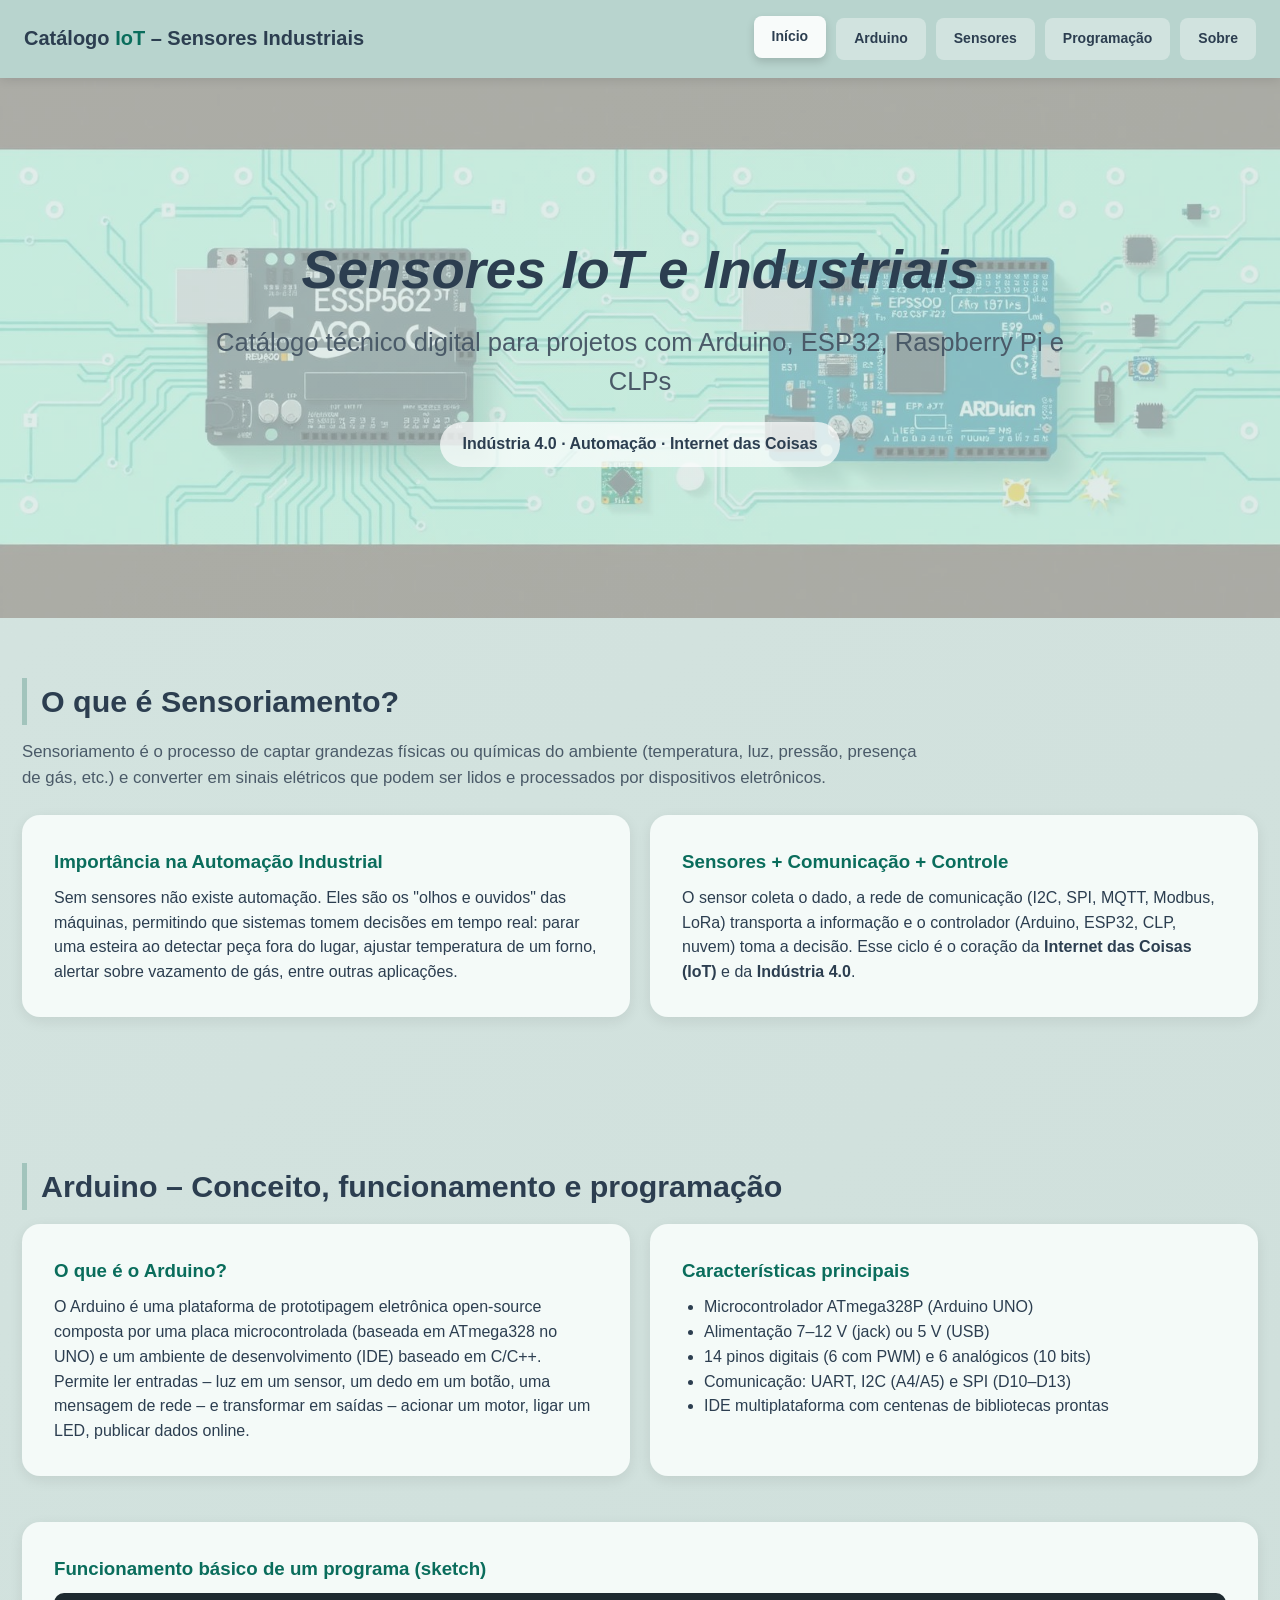
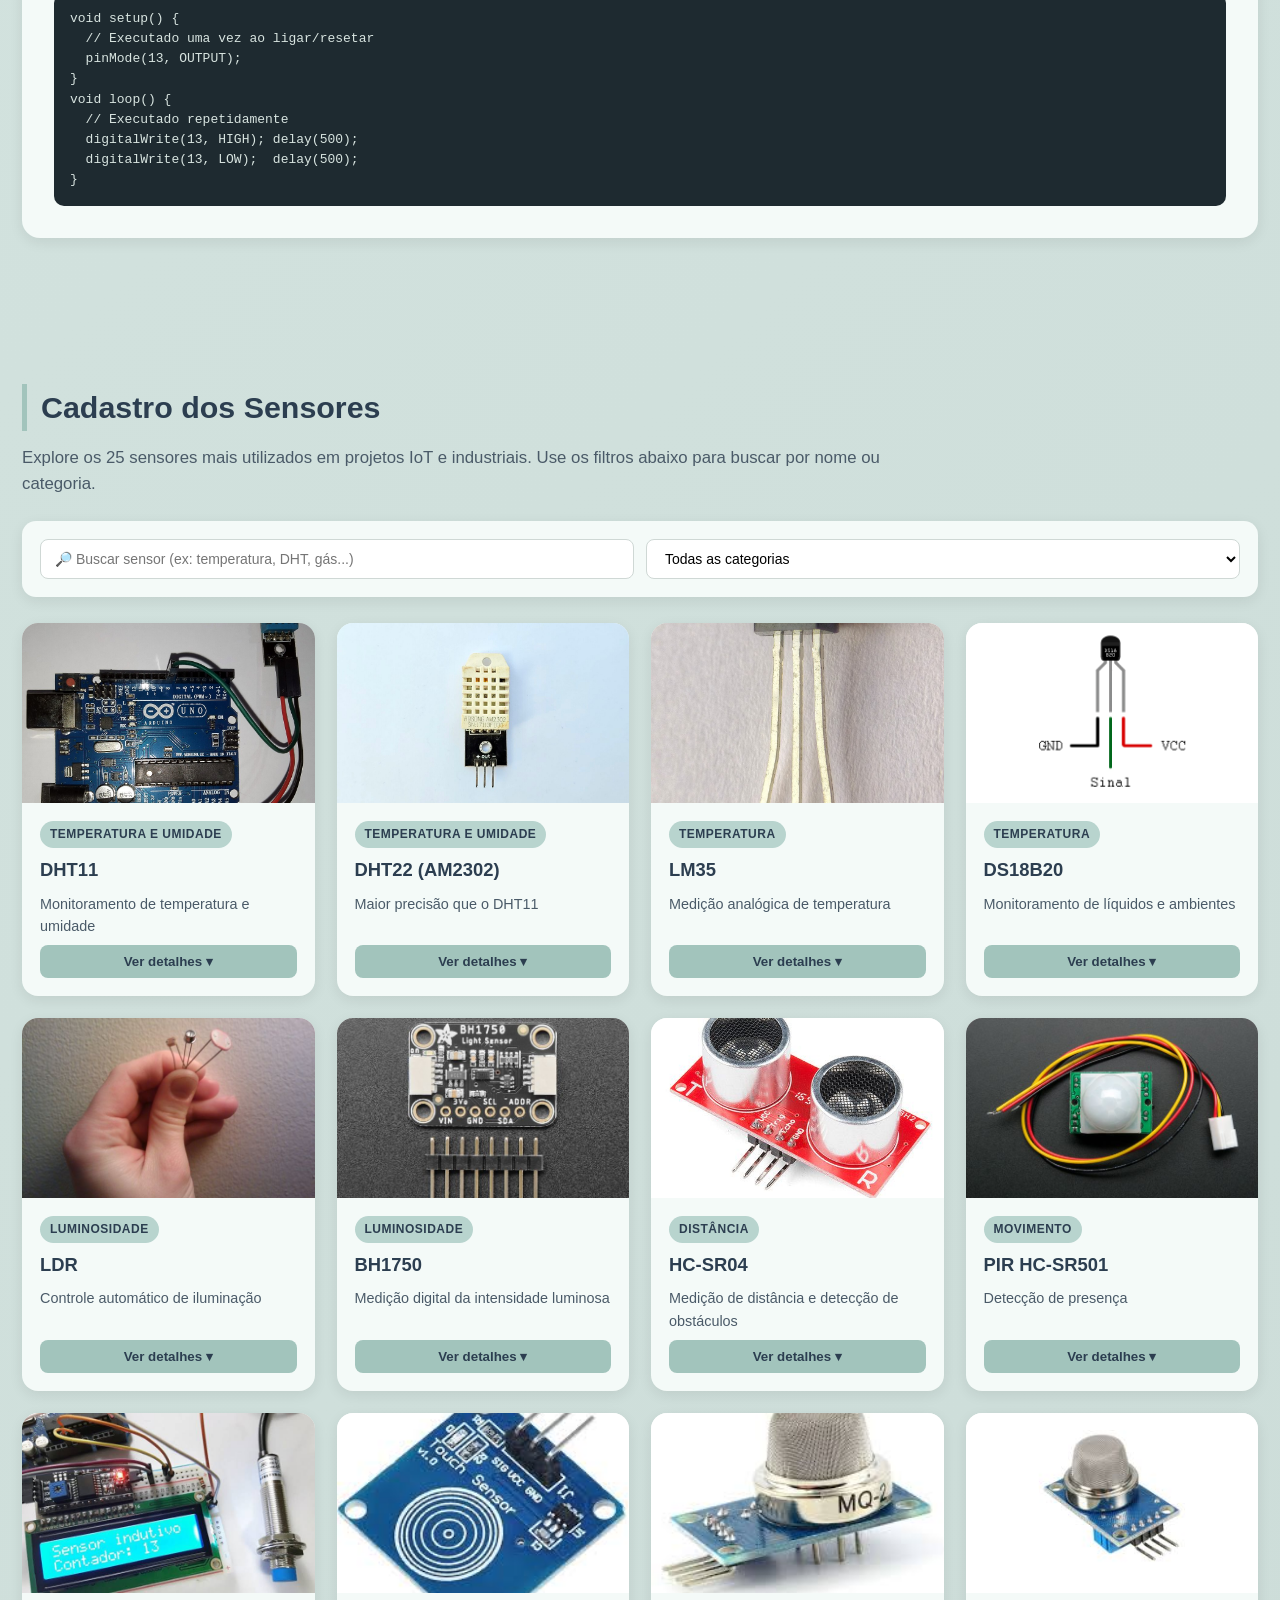
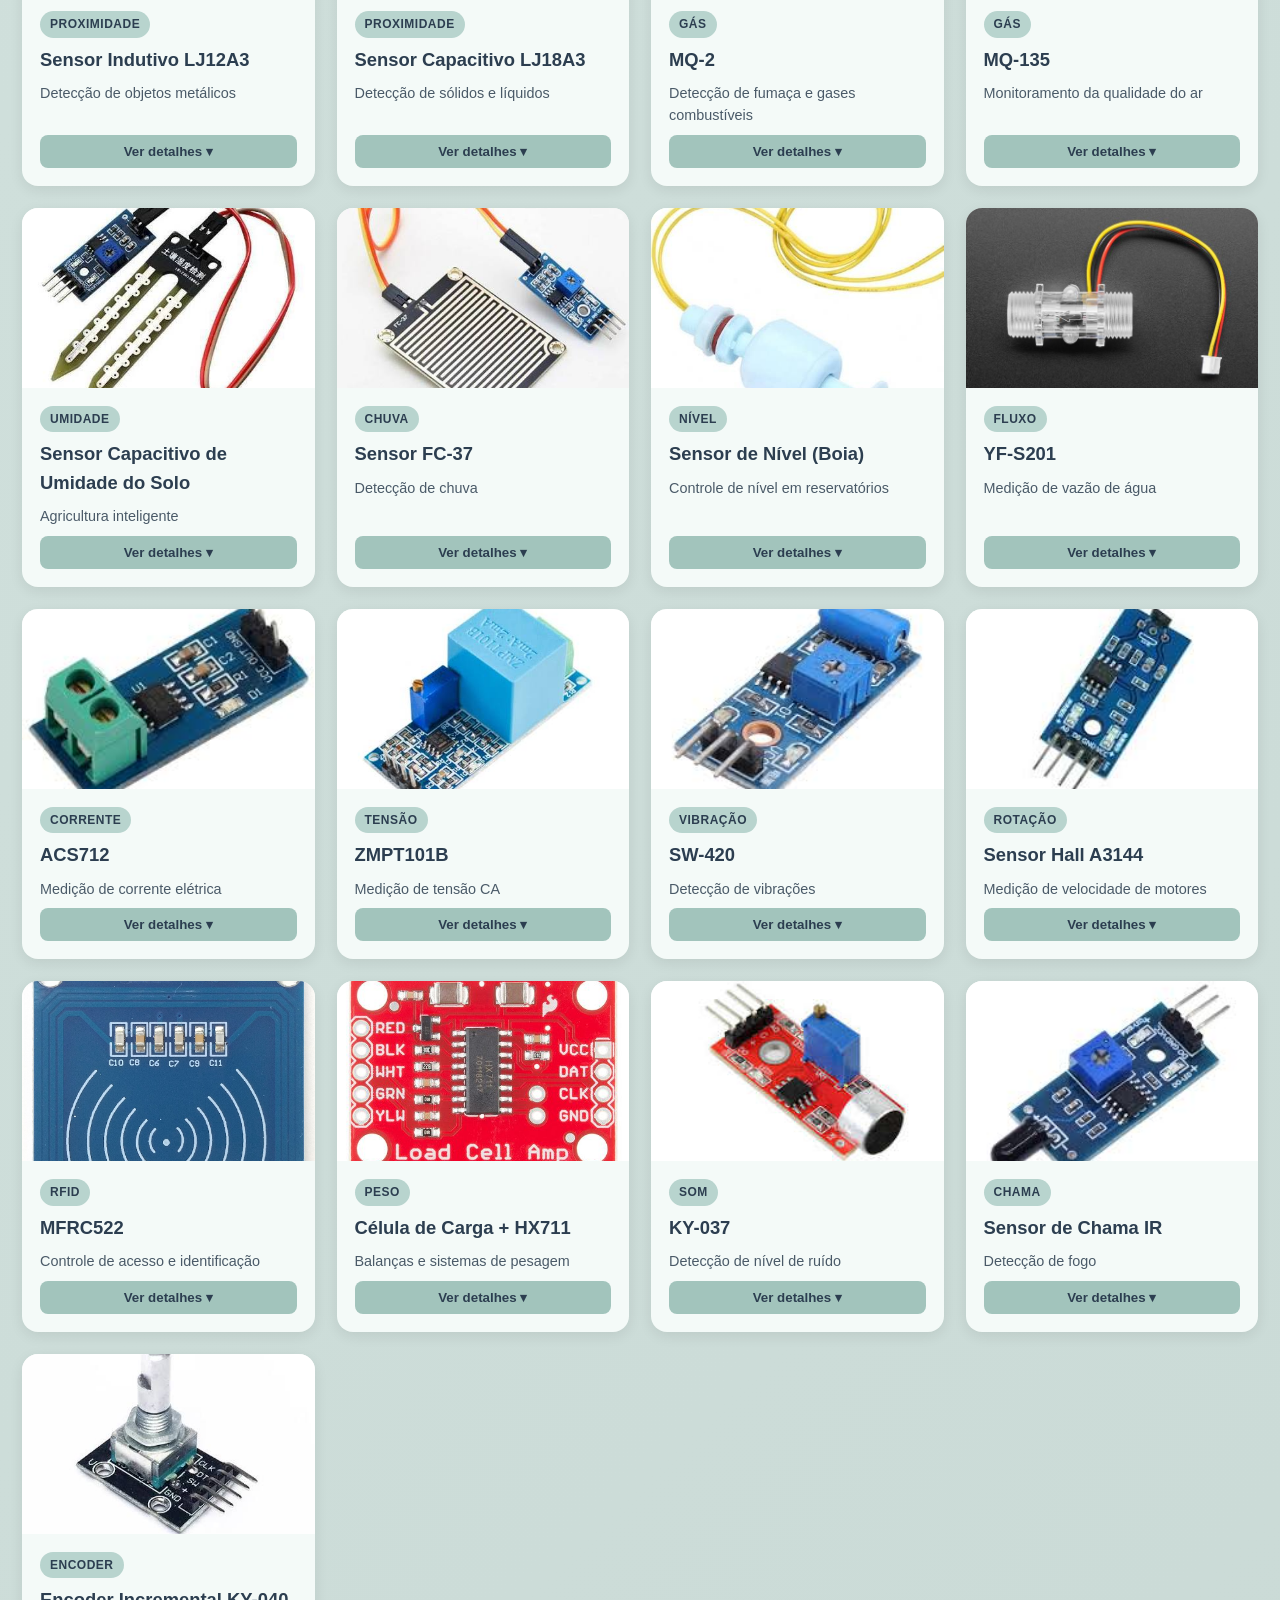
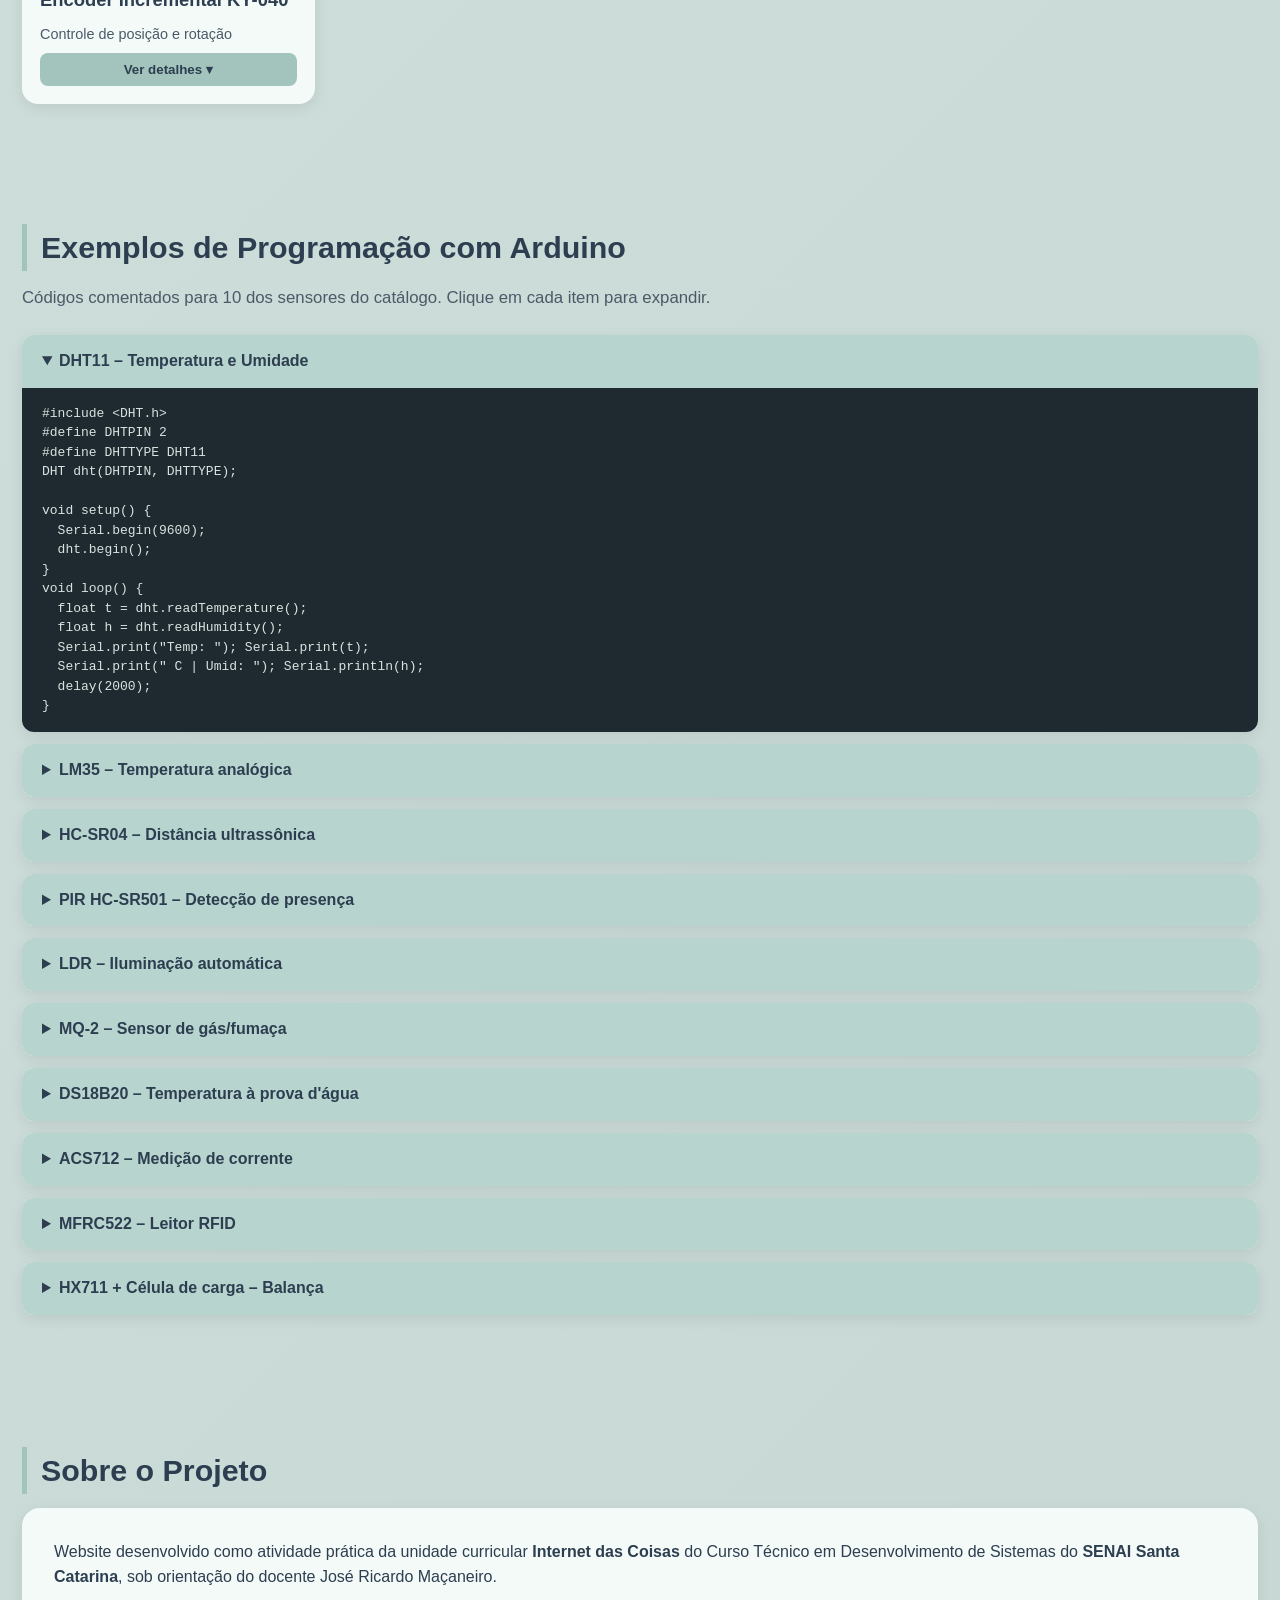
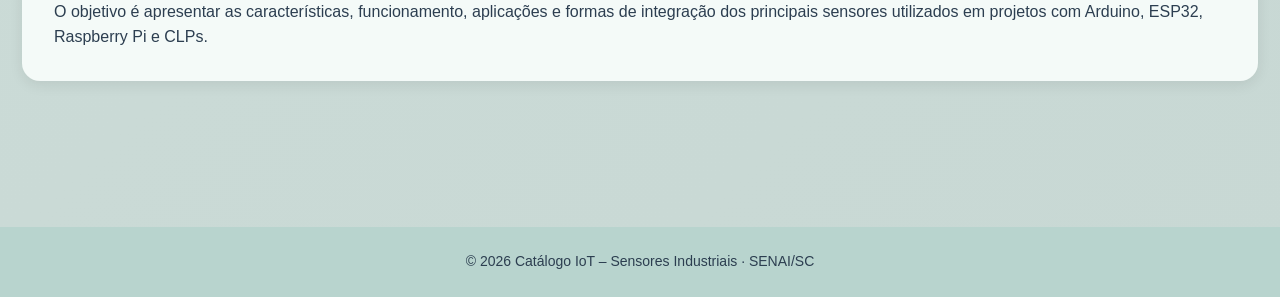
==== index.html @ 63127ea1 "first commit" ====
<!DOCTYPE html>
<html lang="pt-BR">
<head>
<meta charset="UTF-8">
<meta name="viewport" content="width=device-width, initial-scale=1">
<title>Catálogo IoT – Sensores Industriais | SENAI</title>
<script src="./script.js"defer></script>
<meta name="description" content="Catálogo técnico digital de sensores IoT e industriais para uso com Arduino, ESP32, Raspberry Pi e CLPs.">
<link rel="stylesheet" href="./styles.css">

</head>
<body>

<!-- ================= NAV ================= -->
<nav>
  <div class="nav-container">
    <div class="brand">Catálogo <span>IoT</span> – Sensores Industriais</div>
    <div class="nav-links">
      <a class="nav-link active" href="#inicio">Início</a>
      <a class="nav-link" href="#arduino">Arduino</a>
      <a class="nav-link" href="#sensores">Sensores</a>
      <a class="nav-link" href="#programacao">Programação</a>
      <a class="nav-link" href="#sobre">Sobre</a>
    </div>
  </div>
</nav>

<!-- ================= HERO ================= -->
<header class="hero" id="inicio">
  <div class="hero-content">
    <h1>Sensores IoT e Industriais</h1>
    <h2>Catálogo técnico digital para projetos com Arduino, ESP32, Raspberry Pi e CLPs</h2>
    <span class="tag">Indústria 4.0 · Automação · Internet das Coisas</span>
  </div>
</header>

<!-- ================= INÍCIO – conceitos ================= -->
<section class="page">
  <h2 class="section-title">O que é Sensoriamento?</h2>
  <p class="lead">Sensoriamento é o processo de captar grandezas físicas ou químicas do ambiente (temperatura, luz, pressão, presença de gás, etc.) e converter em sinais elétricos que podem ser lidos e processados por dispositivos eletrônicos.</p>

  <div class="two-col">
    <div class="arduino-card">
      <h3>Importância na Automação Industrial</h3>
      <p>Sem sensores não existe automação. Eles são os "olhos e ouvidos" das máquinas, permitindo que sistemas tomem decisões em tempo real: parar uma esteira ao detectar peça fora do lugar, ajustar temperatura de um forno, alertar sobre vazamento de gás, entre outras aplicações.</p>
    </div>
    <div class="arduino-card">
      <h3>Sensores + Comunicação + Controle</h3>
      <p>O sensor coleta o dado, a rede de comunicação (I2C, SPI, MQTT, Modbus, LoRa) transporta a informação e o controlador (Arduino, ESP32, CLP, nuvem) toma a decisão. Esse ciclo é o coração da <b>Internet das Coisas (IoT)</b> e da <b>Indústria 4.0</b>.</p>
    </div>
  </div>
</section>

<!-- ================= ARDUINO ================= -->
<section class="page" id="arduino">
  <h2 class="section-title">Arduino – Conceito, funcionamento e programação</h2>
  <div class="two-col">
    <div class="arduino-card">
      <h3>O que é o Arduino?</h3>
      <p>O Arduino é uma plataforma de prototipagem eletrônica open-source composta por uma placa microcontrolada (baseada em ATmega328 no UNO) e um ambiente de desenvolvimento (IDE) baseado em C/C++. Permite ler entradas – luz em um sensor, um dedo em um botão, uma mensagem de rede – e transformar em saídas – acionar um motor, ligar um LED, publicar dados online.</p>
    </div>
    <div class="arduino-card">
      <h3>Características principais</h3>
      <ul>
        <li>Microcontrolador ATmega328P (Arduino UNO)</li>
        <li>Alimentação 7–12 V (jack) ou 5 V (USB)</li>
        <li>14 pinos digitais (6 com PWM) e 6 analógicos (10 bits)</li>
        <li>Comunicação: UART, I2C (A4/A5) e SPI (D10–D13)</li>
        <li>IDE multiplataforma com centenas de bibliotecas prontas</li>
      </ul>
    </div>
  </div>
  <div class="arduino-card" style="margin-top:20px">
    <h3>Funcionamento básico de um programa (sketch)</h3>
<pre style="background:#1e2a30;color:#d8e4e0;padding:16px;border-radius:10px;overflow-x:auto"><code>void setup() {
  // Executado uma vez ao ligar/resetar
  pinMode(13, OUTPUT);
}
void loop() {
  // Executado repetidamente
  digitalWrite(13, HIGH); delay(500);
  digitalWrite(13, LOW);  delay(500);
}</code></pre>
  </div>
</section>

<!-- ================= SENSORES ================= -->
<section class="page" id="sensores">
  <h2 class="section-title">Cadastro dos Sensores</h2>
  <p class="lead">Explore os 25 sensores mais utilizados em projetos IoT e industriais. Use os filtros abaixo para buscar por nome ou categoria.</p>

  <div class="filters">
    <input type="text" id="q" placeholder="🔎 Buscar sensor (ex: temperatura, DHT, gás...)">
    <select id="cat">
      <option value="">Todas as categorias</option>
      <option value="Chama">Chama</option><option value="Chuva">Chuva</option><option value="Corrente">Corrente</option><option value="Distância">Distância</option><option value="Encoder">Encoder</option><option value="Fluxo">Fluxo</option><option value="Gás">Gás</option><option value="Luminosidade">Luminosidade</option><option value="Movimento">Movimento</option><option value="Nível">Nível</option><option value="Peso">Peso</option><option value="Proximidade">Proximidade</option><option value="RFID">RFID</option><option value="Rotação">Rotação</option><option value="Som">Som</option><option value="Temperatura">Temperatura</option><option value="Temperatura e Umidade">Temperatura e Umidade</option><option value="Tensão">Tensão</option><option value="Umidade">Umidade</option><option value="Vibração">Vibração</option>
    </select>
  </div>

  <div class="grid" id="grid">
    
    <article class="sensor-card" data-cat="Temperatura e Umidade" data-search="dht11 temperatura e umidade monitoramento de temperatura e umidade">
      <div class="card-img"><img src="images/dht11.jpg" alt="Sensor DHT11" loading="lazy"></div>
      <div class="card-body">
        <span class="badge">Temperatura e Umidade</span>
        <h3>DHT11</h3>
        <p class="app">Monitoramento de temperatura e umidade</p>
        <button class="btn-detail" aria-expanded="false">Ver detalhes ▾</button>
        <div class="details" hidden>
          <dl>
            <dt>Conceito</dt><dd>Sensor digital de baixo custo que mede temperatura e umidade relativa do ar em um único módulo.</dd>
            <dt>Princípio de funcionamento</dt><dd>Utiliza um termistor NTC para temperatura e um sensor capacitivo de polímero para umidade. Um microcontrolador interno converte os valores e envia via protocolo digital de fio único.</dd>
            <dt>Especificações técnicas</dt><dd>Alimentação 3.3–5V; Temp: 0–50°C (±2°C); Umidade: 20–90% (±5%); Taxa: 1 Hz.</dd>
            <dt>Tipo de sinal</dt><dd>Digital (1-Wire proprietário)</dd>
            <dt>Aplicações industriais / IoT</dt><dd>Estações meteorológicas, estufas, controle de HVAC residencial, monitoramento de datacenters simples.</dd>
            <dt>Exemplo de uso em projeto</dt><dd>Ligado a um Arduino UNO no pino D2 com biblioteca DHT.h para exibir temperatura e umidade em um display LCD I2C.</dd>
            <dt>Fabricantes / modelos comerciais</dt><dd>Aosong, ELEGOO, Robocore, HiLetgo</dd>
          </dl>
        </div>
      </div>
    </article>
    <article class="sensor-card" data-cat="Temperatura e Umidade" data-search="dht22 (am2302) temperatura e umidade maior precisão que o dht11">
      <div class="card-img"><img src="images/dht22.jpg" alt="Sensor DHT22 (AM2302)" loading="lazy"></div>
      <div class="card-body">
        <span class="badge">Temperatura e Umidade</span>
        <h3>DHT22 (AM2302)</h3>
        <p class="app">Maior precisão que o DHT11</p>
        <button class="btn-detail" aria-expanded="false">Ver detalhes ▾</button>
        <div class="details" hidden>
          <dl>
            <dt>Conceito</dt><dd>Versão aprimorada do DHT11, com maior faixa de medição e melhor precisão.</dd>
            <dt>Princípio de funcionamento</dt><dd>Mesmo princípio (termistor + capacitivo) porém com calibração de fábrica armazenada em memória interna.</dd>
            <dt>Especificações técnicas</dt><dd>Alimentação 3.3–6V; Temp: -40 a 80°C (±0.5°C); Umidade: 0–100% (±2%); Taxa: 0.5 Hz.</dd>
            <dt>Tipo de sinal</dt><dd>Digital (1-Wire proprietário)</dd>
            <dt>Aplicações industriais / IoT</dt><dd>Monitoramento agrícola, indústria alimentícia, climatização precisa, IoT ambiental.</dd>
            <dt>Exemplo de uso em projeto</dt><dd>Conectado a um ESP32 enviando dados de temperatura/umidade a cada 30s para um dashboard MQTT/Node-RED.</dd>
            <dt>Fabricantes / modelos comerciais</dt><dd>Aosong AM2302, Adafruit, DFRobot</dd>
          </dl>
        </div>
      </div>
    </article>
    <article class="sensor-card" data-cat="Temperatura" data-search="lm35 temperatura medição analógica de temperatura">
      <div class="card-img"><img src="images/lm35.jpg" alt="Sensor LM35" loading="lazy"></div>
      <div class="card-body">
        <span class="badge">Temperatura</span>
        <h3>LM35</h3>
        <p class="app">Medição analógica de temperatura</p>
        <button class="btn-detail" aria-expanded="false">Ver detalhes ▾</button>
        <div class="details" hidden>
          <dl>
            <dt>Conceito</dt><dd>Sensor analógico linear de temperatura que fornece 10 mV por °C.</dd>
            <dt>Princípio de funcionamento</dt><dd>Utiliza a variação da tensão base-emissor de um par de transistores em função da temperatura para gerar uma saída proporcional em milivolts.</dd>
            <dt>Especificações técnicas</dt><dd>Alimentação 4–30V; Faixa -55 a 150°C; Precisão ±0.5°C; Saída 10 mV/°C.</dd>
            <dt>Tipo de sinal</dt><dd>Analógico (tensão)</dd>
            <dt>Aplicações industriais / IoT</dt><dd>Termômetros digitais, controle de temperatura em processos, monitoramento de motores.</dd>
            <dt>Exemplo de uso em projeto</dt><dd>Ligado ao pino A0 do Arduino, valor lido por analogRead() e convertido em °C: temp = (leitura*5.0/1023)*100.</dd>
            <dt>Fabricantes / modelos comerciais</dt><dd>Texas Instruments, ON Semiconductor</dd>
          </dl>
        </div>
      </div>
    </article>
    <article class="sensor-card" data-cat="Temperatura" data-search="ds18b20 temperatura monitoramento de líquidos e ambientes">
      <div class="card-img"><img src="images/ds18b20.jpg" alt="Sensor DS18B20" loading="lazy"></div>
      <div class="card-body">
        <span class="badge">Temperatura</span>
        <h3>DS18B20</h3>
        <p class="app">Monitoramento de líquidos e ambientes</p>
        <button class="btn-detail" aria-expanded="false">Ver detalhes ▾</button>
        <div class="details" hidden>
          <dl>
            <dt>Conceito</dt><dd>Sensor digital de temperatura à prova d'água, usa protocolo OneWire.</dd>
            <dt>Princípio de funcionamento</dt><dd>Cada sensor possui um endereço único de 64 bits; converte temperatura em valor digital via ADC interno e transmite pelo barramento 1-Wire.</dd>
            <dt>Especificações técnicas</dt><dd>Alimentação 3.0–5.5V; Faixa -55 a 125°C; Precisão ±0.5°C; Resolução 9–12 bits.</dd>
            <dt>Tipo de sinal</dt><dd>Digital (1-Wire / OneWire)</dd>
            <dt>Aplicações industriais / IoT</dt><dd>Aquários, caldeiras, cervejarias artesanais, monitoramento de estufas, câmaras frias.</dd>
            <dt>Exemplo de uso em projeto</dt><dd>Vários sensores no mesmo pino do Arduino usando OneWire.h + DallasTemperature.h para monitorar caldeira e retorno.</dd>
            <dt>Fabricantes / modelos comerciais</dt><dd>Maxim/Analog Devices, Robocore</dd>
          </dl>
        </div>
      </div>
    </article>
    <article class="sensor-card" data-cat="Luminosidade" data-search="ldr luminosidade controle automático de iluminação">
      <div class="card-img"><img src="images/ldr.jpg" alt="Sensor LDR" loading="lazy"></div>
      <div class="card-body">
        <span class="badge">Luminosidade</span>
        <h3>LDR</h3>
        <p class="app">Controle automático de iluminação</p>
        <button class="btn-detail" aria-expanded="false">Ver detalhes ▾</button>
        <div class="details" hidden>
          <dl>
            <dt>Conceito</dt><dd>Resistor dependente da luz (Light Dependent Resistor); sua resistência diminui quando a incidência luminosa aumenta.</dd>
            <dt>Princípio de funcionamento</dt><dd>Composto de sulfeto de cádmio (CdS); a energia luminosa libera portadores de carga, reduzindo a resistência elétrica do material.</dd>
            <dt>Especificações técnicas</dt><dd>Resistência ~1MΩ no escuro e ~1kΩ na luz; Alimentação livre (com divisor de tensão).</dd>
            <dt>Tipo de sinal</dt><dd>Analógico (via divisor de tensão)</dd>
            <dt>Aplicações industriais / IoT</dt><dd>Postes com acendimento automático, sensores de presença de luz, contagem de rotação.</dd>
            <dt>Exemplo de uso em projeto</dt><dd>Divisor de tensão LDR+10kΩ ligado em A0 do Arduino; acende LED quando a leitura for menor que 300.</dd>
            <dt>Fabricantes / modelos comerciais</dt><dd>GL55xx, Vishay, genéricos</dd>
          </dl>
        </div>
      </div>
    </article>
    <article class="sensor-card" data-cat="Luminosidade" data-search="bh1750 luminosidade medição digital da intensidade luminosa">
      <div class="card-img"><img src="images/bh1750.jpg" alt="Sensor BH1750" loading="lazy"></div>
      <div class="card-body">
        <span class="badge">Luminosidade</span>
        <h3>BH1750</h3>
        <p class="app">Medição digital da intensidade luminosa</p>
        <button class="btn-detail" aria-expanded="false">Ver detalhes ▾</button>
        <div class="details" hidden>
          <dl>
            <dt>Conceito</dt><dd>Sensor digital de luminosidade que fornece leitura direta em lux.</dd>
            <dt>Princípio de funcionamento</dt><dd>Fotodiodo com resposta próxima ao olho humano; ADC de 16 bits converte o sinal e disponibiliza o valor via I2C.</dd>
            <dt>Especificações técnicas</dt><dd>Alimentação 2.4–3.6V; Faixa 1–65535 lux; Resolução 1 lux; Endereços I2C 0x23/0x5C.</dd>
            <dt>Tipo de sinal</dt><dd>Digital I2C</dd>
            <dt>Aplicações industriais / IoT</dt><dd>Automação de iluminação em prédios inteligentes, agricultura de precisão, câmeras.</dd>
            <dt>Exemplo de uso em projeto</dt><dd>ESP32 lendo lux via BH1750.h e ajustando via PWM a intensidade de uma fita LED.</dd>
            <dt>Fabricantes / modelos comerciais</dt><dd>Rohm Semiconductor, GY-30, GY-302</dd>
          </dl>
        </div>
      </div>
    </article>
    <article class="sensor-card" data-cat="Distância" data-search="hc-sr04 distância medição de distância e detecção de obstáculos">
      <div class="card-img"><img src="images/hcsr04.jpg" alt="Sensor HC-SR04" loading="lazy"></div>
      <div class="card-body">
        <span class="badge">Distância</span>
        <h3>HC-SR04</h3>
        <p class="app">Medição de distância e detecção de obstáculos</p>
        <button class="btn-detail" aria-expanded="false">Ver detalhes ▾</button>
        <div class="details" hidden>
          <dl>
            <dt>Conceito</dt><dd>Sensor ultrassônico que mede distância a objetos usando ondas sonoras de 40 kHz.</dd>
            <dt>Princípio de funcionamento</dt><dd>Emite pulso ultrassônico pelo TRIG; ao receber o eco no ECHO, calcula o tempo de ida e volta. Distância = (tempo * velocidade do som)/2.</dd>
            <dt>Especificações técnicas</dt><dd>Alimentação 5V; Faixa 2–400 cm; Precisão ±3 mm; Ângulo ~15°.</dd>
            <dt>Tipo de sinal</dt><dd>Digital (pulso TRIG/ECHO)</dd>
            <dt>Aplicações industriais / IoT</dt><dd>Robôs móveis, estacionamento veicular, medição de nível em silos, portas automáticas.</dd>
            <dt>Exemplo de uso em projeto</dt><dd>Robô Arduino que gira 90° quando lê distância menor que 20 cm à frente.</dd>
            <dt>Fabricantes / modelos comerciais</dt><dd>Elecfreaks, HC-SR04, HY-SRF05</dd>
          </dl>
        </div>
      </div>
    </article>
    <article class="sensor-card" data-cat="Movimento" data-search="pir hc-sr501 movimento detecção de presença">
      <div class="card-img"><img src="images/pir.jpg" alt="Sensor PIR HC-SR501" loading="lazy"></div>
      <div class="card-body">
        <span class="badge">Movimento</span>
        <h3>PIR HC-SR501</h3>
        <p class="app">Detecção de presença</p>
        <button class="btn-detail" aria-expanded="false">Ver detalhes ▾</button>
        <div class="details" hidden>
          <dl>
            <dt>Conceito</dt><dd>Sensor infravermelho passivo (Passive InfraRed) que detecta variações de calor causadas por movimento humano/animal.</dd>
            <dt>Princípio de funcionamento</dt><dd>Dois elementos piroelétricos detectam radiação IR emitida por corpos; quando um corpo se move, gera diferencial de tensão interpretado como movimento.</dd>
            <dt>Especificações técnicas</dt><dd>Alimentação 5–12V; Alcance 3–7 m; Ângulo 120°; Delay/sensibilidade ajustáveis por trimpot.</dd>
            <dt>Tipo de sinal</dt><dd>Digital (nível alto ao detectar)</dd>
            <dt>Aplicações industriais / IoT</dt><dd>Alarmes residenciais, acendimento automático de luz, contagem de pessoas.</dd>
            <dt>Exemplo de uso em projeto</dt><dd>Ligado a ESP8266 para acender lâmpada Wi-Fi via relé e enviar notificação Telegram ao detectar presença.</dd>
            <dt>Fabricantes / modelos comerciais</dt><dd>HC-SR501, HC-SR505, AM312</dd>
          </dl>
        </div>
      </div>
    </article>
    <article class="sensor-card" data-cat="Proximidade" data-search="sensor indutivo lj12a3 proximidade detecção de objetos metálicos">
      <div class="card-img"><img src="images/indutivo.jpg" alt="Sensor Sensor Indutivo LJ12A3" loading="lazy"></div>
      <div class="card-body">
        <span class="badge">Proximidade</span>
        <h3>Sensor Indutivo LJ12A3</h3>
        <p class="app">Detecção de objetos metálicos</p>
        <button class="btn-detail" aria-expanded="false">Ver detalhes ▾</button>
        <div class="details" hidden>
          <dl>
            <dt>Conceito</dt><dd>Sensor de proximidade sem contato que detecta apenas materiais metálicos.</dd>
            <dt>Princípio de funcionamento</dt><dd>Uma bobina gera campo eletromagnético; ao aproximar um metal, correntes de Foucault alteram a impedância da bobina, ativando a saída.</dd>
            <dt>Especificações técnicas</dt><dd>Alimentação 6–36V; Distância 4 mm; Corrente 300 mA; Saída NPN ou PNP (NA/NF).</dd>
            <dt>Tipo de sinal</dt><dd>Digital (NPN/PNP, 24V industrial)</dd>
            <dt>Aplicações industriais / IoT</dt><dd>Contagem de peças em esteiras, fim de curso em máquinas CNC, controle de posição em CLPs.</dd>
            <dt>Exemplo de uso em projeto</dt><dd>Ligado a uma entrada digital de CLP Siemens para contar latas metálicas em uma linha de produção.</dd>
            <dt>Fabricantes / modelos comerciais</dt><dd>Autonics, Omron, Sick, Metaltex</dd>
          </dl>
        </div>
      </div>
    </article>
    <article class="sensor-card" data-cat="Proximidade" data-search="sensor capacitivo lj18a3 proximidade detecção de sólidos e líquidos">
      <div class="card-img"><img src="images/capacitivo.jpg" alt="Sensor Sensor Capacitivo LJ18A3" loading="lazy"></div>
      <div class="card-body">
        <span class="badge">Proximidade</span>
        <h3>Sensor Capacitivo LJ18A3</h3>
        <p class="app">Detecção de sólidos e líquidos</p>
        <button class="btn-detail" aria-expanded="false">Ver detalhes ▾</button>
        <div class="details" hidden>
          <dl>
            <dt>Conceito</dt><dd>Sensor de proximidade capaz de detectar qualquer material (metal, plástico, líquido, vidro).</dd>
            <dt>Princípio de funcionamento</dt><dd>Um capacitor forma-se entre a face do sensor e o alvo; a presença de material altera a capacitância, ativando a saída.</dd>
            <dt>Especificações técnicas</dt><dd>Alimentação 6–36V; Distância 1–25 mm; Saída NPN/PNP; NA/NF.</dd>
            <dt>Tipo de sinal</dt><dd>Digital (NPN/PNP, 24V industrial)</dd>
            <dt>Aplicações industriais / IoT</dt><dd>Detecção de nível de grãos, líquidos em tanques, presença de embalagens.</dd>
            <dt>Exemplo de uso em projeto</dt><dd>Instalado no exterior de um tanque plástico para acionar bomba quando o nível cai.</dd>
            <dt>Fabricantes / modelos comerciais</dt><dd>Autonics, Omron, Sick</dd>
          </dl>
        </div>
      </div>
    </article>
    <article class="sensor-card" data-cat="Gás" data-search="mq-2 gás detecção de fumaça e gases combustíveis">
      <div class="card-img"><img src="images/mq2.jpg" alt="Sensor MQ-2" loading="lazy"></div>
      <div class="card-body">
        <span class="badge">Gás</span>
        <h3>MQ-2</h3>
        <p class="app">Detecção de fumaça e gases combustíveis</p>
        <button class="btn-detail" aria-expanded="false">Ver detalhes ▾</button>
        <div class="details" hidden>
          <dl>
            <dt>Conceito</dt><dd>Sensor de gás semicondutor sensível a GLP, butano, metano, álcool, hidrogênio e fumaça.</dd>
            <dt>Princípio de funcionamento</dt><dd>Um filme de SnO2 aquecido varia sua resistência conforme moléculas de gás são adsorvidas em sua superfície.</dd>
            <dt>Especificações técnicas</dt><dd>Alimentação 5V; Faixa 300–10000 ppm; Aquecedor ~150 mA; Saídas analógica e digital.</dd>
            <dt>Tipo de sinal</dt><dd>Analógico e Digital</dd>
            <dt>Aplicações industriais / IoT</dt><dd>Alarmes de incêndio, detectores de vazamento de GLP em cozinhas industriais.</dd>
            <dt>Exemplo de uso em projeto</dt><dd>ESP32 lendo A0; se leitura &gt; limite, aciona buzzer e envia alerta para app Blynk.</dd>
            <dt>Fabricantes / modelos comerciais</dt><dd>Hanwei Electronics, Winsen</dd>
          </dl>
        </div>
      </div>
    </article>
    <article class="sensor-card" data-cat="Gás" data-search="mq-135 gás monitoramento da qualidade do ar">
      <div class="card-img"><img src="images/mq135.jpg" alt="Sensor MQ-135" loading="lazy"></div>
      <div class="card-body">
        <span class="badge">Gás</span>
        <h3>MQ-135</h3>
        <p class="app">Monitoramento da qualidade do ar</p>
        <button class="btn-detail" aria-expanded="false">Ver detalhes ▾</button>
        <div class="details" hidden>
          <dl>
            <dt>Conceito</dt><dd>Sensor sensível a NH3, NOx, álcool, benzeno, fumaça e CO2, útil para IAQ (Indoor Air Quality).</dd>
            <dt>Princípio de funcionamento</dt><dd>Mesmo princípio semicondutor (SnO2) do MQ-2, calibrado para outros compostos.</dd>
            <dt>Especificações técnicas</dt><dd>Alimentação 5V; Faixa 10–1000 ppm; Aquecedor &lt;800 mW.</dd>
            <dt>Tipo de sinal</dt><dd>Analógico e Digital</dd>
            <dt>Aplicações industriais / IoT</dt><dd>Purificadores de ar inteligentes, monitoramento urbano, estações IoT ambientais.</dd>
            <dt>Exemplo de uso em projeto</dt><dd>Raspberry Pi + ADC MCP3008 lendo MQ-135 e postando índice de qualidade do ar via HTTP.</dd>
            <dt>Fabricantes / modelos comerciais</dt><dd>Hanwei, Winsen</dd>
          </dl>
        </div>
      </div>
    </article>
    <article class="sensor-card" data-cat="Umidade" data-search="sensor capacitivo de umidade do solo umidade agricultura inteligente">
      <div class="card-img"><img src="images/umidade_solo.jpg" alt="Sensor Sensor Capacitivo de Umidade do Solo" loading="lazy"></div>
      <div class="card-body">
        <span class="badge">Umidade</span>
        <h3>Sensor Capacitivo de Umidade do Solo</h3>
        <p class="app">Agricultura inteligente</p>
        <button class="btn-detail" aria-expanded="false">Ver detalhes ▾</button>
        <div class="details" hidden>
          <dl>
            <dt>Conceito</dt><dd>Sensor que mede a umidade do solo por capacitância, sem contato metálico direto com a terra.</dd>
            <dt>Princípio de funcionamento</dt><dd>A umidade do solo altera a constante dielétrica entre placas do sensor, mudando a frequência de um oscilador; convertida em tensão analógica.</dd>
            <dt>Especificações técnicas</dt><dd>Alimentação 3.3–5.5V; Saída 0–3V; Resistente a corrosão.</dd>
            <dt>Tipo de sinal</dt><dd>Analógico</dd>
            <dt>Aplicações industriais / IoT</dt><dd>Irrigação automática de vasos e hortas, agricultura de precisão, estufas.</dd>
            <dt>Exemplo de uso em projeto</dt><dd>ESP32 lê o sensor a cada 10 min e liga relé da bomba d'água quando abaixo de 30%.</dd>
            <dt>Fabricantes / modelos comerciais</dt><dd>DFRobot Gravity, genéricos v1.2/v2.0</dd>
          </dl>
        </div>
      </div>
    </article>
    <article class="sensor-card" data-cat="Chuva" data-search="sensor fc-37 chuva detecção de chuva">
      <div class="card-img"><img src="images/chuva.jpg" alt="Sensor Sensor FC-37" loading="lazy"></div>
      <div class="card-body">
        <span class="badge">Chuva</span>
        <h3>Sensor FC-37</h3>
        <p class="app">Detecção de chuva</p>
        <button class="btn-detail" aria-expanded="false">Ver detalhes ▾</button>
        <div class="details" hidden>
          <dl>
            <dt>Conceito</dt><dd>Módulo que detecta a presença de gotas de água em sua placa condutora.</dd>
            <dt>Princípio de funcionamento</dt><dd>Duas trilhas condutoras em paralelo formam um circuito aberto; ao serem molhadas, sua resistência cai e é lida pelo comparador LM393.</dd>
            <dt>Especificações técnicas</dt><dd>Alimentação 3.3–5V; Saídas analógica (A0) e digital (D0) com limite ajustável.</dd>
            <dt>Tipo de sinal</dt><dd>Analógico e Digital</dd>
            <dt>Aplicações industriais / IoT</dt><dd>Fechamento automático de janelas/toldos, alarme de chuva em estufas, estações climáticas.</dd>
            <dt>Exemplo de uso em projeto</dt><dd>Arduino detecta chuva e aciona servo motor para fechar cobertura do varal.</dd>
            <dt>Fabricantes / modelos comerciais</dt><dd>FC-37, YL-83</dd>
          </dl>
        </div>
      </div>
    </article>
    <article class="sensor-card" data-cat="Nível" data-search="sensor de nível (boia) nível controle de nível em reservatórios">
      <div class="card-img"><img src="images/boia.jpg" alt="Sensor Sensor de Nível (Boia)" loading="lazy"></div>
      <div class="card-body">
        <span class="badge">Nível</span>
        <h3>Sensor de Nível (Boia)</h3>
        <p class="app">Controle de nível em reservatórios</p>
        <button class="btn-detail" aria-expanded="false">Ver detalhes ▾</button>
        <div class="details" hidden>
          <dl>
            <dt>Conceito</dt><dd>Interruptor magnético acionado pela flutuação de uma boia sobre o líquido.</dd>
            <dt>Princípio de funcionamento</dt><dd>Um reed switch dentro do corpo é ativado por um ímã embutido na boia quando esta atinge determinado nível.</dd>
            <dt>Especificações técnicas</dt><dd>Tensão até 100 V; Corrente até 0.5 A; Materiais em PP ou inox.</dd>
            <dt>Tipo de sinal</dt><dd>Digital (contato seco NA/NF)</dd>
            <dt>Aplicações industriais / IoT</dt><dd>Caixas d'água, cisternas, bombas de esgoto, indústrias químicas.</dd>
            <dt>Exemplo de uso em projeto</dt><dd>CLP recebendo contato da boia para ligar bomba de recalque automaticamente.</dd>
            <dt>Fabricantes / modelos comerciais</dt><dd>Icos, Margirius, Genebre</dd>
          </dl>
        </div>
      </div>
    </article>
    <article class="sensor-card" data-cat="Fluxo" data-search="yf-s201 fluxo medição de vazão de água">
      <div class="card-img"><img src="images/yfs201.jpg" alt="Sensor YF-S201" loading="lazy"></div>
      <div class="card-body">
        <span class="badge">Fluxo</span>
        <h3>YF-S201</h3>
        <p class="app">Medição de vazão de água</p>
        <button class="btn-detail" aria-expanded="false">Ver detalhes ▾</button>
        <div class="details" hidden>
          <dl>
            <dt>Conceito</dt><dd>Sensor de vazão que mede quantos litros passam por uma tubulação.</dd>
            <dt>Princípio de funcionamento</dt><dd>Uma turbina interna gira conforme o fluxo; um sensor Hall converte a rotação em pulsos de frequência proporcional à vazão.</dd>
            <dt>Especificações técnicas</dt><dd>Alimentação 5–24V; Faixa 1–30 L/min; Pressão máx. 1.75 MPa; Rosca 1/2".</dd>
            <dt>Tipo de sinal</dt><dd>Digital (pulso de frequência)</dd>
            <dt>Aplicações industriais / IoT</dt><dd>Hidrômetros, controle de consumo em prédios, dosagem em cervejarias.</dd>
            <dt>Exemplo de uso em projeto</dt><dd>Arduino conta pulsos via interrupção e calcula L/min; envia via LoRa para gateway.</dd>
            <dt>Fabricantes / modelos comerciais</dt><dd>YF-S201, Digiten</dd>
          </dl>
        </div>
      </div>
    </article>
    <article class="sensor-card" data-cat="Corrente" data-search="acs712 corrente medição de corrente elétrica">
      <div class="card-img"><img src="images/acs712.jpg" alt="Sensor ACS712" loading="lazy"></div>
      <div class="card-body">
        <span class="badge">Corrente</span>
        <h3>ACS712</h3>
        <p class="app">Medição de corrente elétrica</p>
        <button class="btn-detail" aria-expanded="false">Ver detalhes ▾</button>
        <div class="details" hidden>
          <dl>
            <dt>Conceito</dt><dd>Sensor de corrente CA/CC baseado em efeito Hall, com isolação galvânica.</dd>
            <dt>Princípio de funcionamento</dt><dd>O condutor passa por um caminho interno; o campo magnético gerado é convertido em tensão proporcional à corrente por um elemento Hall.</dd>
            <dt>Especificações técnicas</dt><dd>Alimentação 5V; Faixas 5A/20A/30A; Sensibilidade 185/100/66 mV/A.</dd>
            <dt>Tipo de sinal</dt><dd>Analógico</dd>
            <dt>Aplicações industriais / IoT</dt><dd>Medidores de consumo, proteção contra sobrecorrente, monitoramento de motores.</dd>
            <dt>Exemplo de uso em projeto</dt><dd>Arduino calcula RMS de corrente CA e mostra kWh consumido em display OLED.</dd>
            <dt>Fabricantes / modelos comerciais</dt><dd>Allegro Microsystems</dd>
          </dl>
        </div>
      </div>
    </article>
    <article class="sensor-card" data-cat="Tensão" data-search="zmpt101b tensão medição de tensão ca">
      <div class="card-img"><img src="images/zmpt101b.jpg" alt="Sensor ZMPT101B" loading="lazy"></div>
      <div class="card-body">
        <span class="badge">Tensão</span>
        <h3>ZMPT101B</h3>
        <p class="app">Medição de tensão CA</p>
        <button class="btn-detail" aria-expanded="false">Ver detalhes ▾</button>
        <div class="details" hidden>
          <dl>
            <dt>Conceito</dt><dd>Transformador de precisão para medir tensão alternada da rede elétrica com segurança.</dd>
            <dt>Princípio de funcionamento</dt><dd>Um transformador de tensão reduz 220/110V para valores lidos por microcontrolador; um op-amp ajusta o ganho.</dd>
            <dt>Especificações técnicas</dt><dd>Faixa 0–250 VCA; Saída ajustável 0–3.3V/5V; Precisão ~1%.</dd>
            <dt>Tipo de sinal</dt><dd>Analógico</dd>
            <dt>Aplicações industriais / IoT</dt><dd>Wattímetros, monitoramento de qualidade de energia, medidores inteligentes.</dd>
            <dt>Exemplo de uso em projeto</dt><dd>ESP32 mede Vrms + corrente do ACS712 e calcula potência ativa/reativa e fator de potência.</dd>
            <dt>Fabricantes / modelos comerciais</dt><dd>Qingxian Zeming Langxi Electronic</dd>
          </dl>
        </div>
      </div>
    </article>
    <article class="sensor-card" data-cat="Vibração" data-search="sw-420 vibração detecção de vibrações">
      <div class="card-img"><img src="images/sw420.jpg" alt="Sensor SW-420" loading="lazy"></div>
      <div class="card-body">
        <span class="badge">Vibração</span>
        <h3>SW-420</h3>
        <p class="app">Detecção de vibrações</p>
        <button class="btn-detail" aria-expanded="false">Ver detalhes ▾</button>
        <div class="details" hidden>
          <dl>
            <dt>Conceito</dt><dd>Módulo de detecção de vibração/choque com saída digital.</dd>
            <dt>Princípio de funcionamento</dt><dd>Um cilindro com esfera metálica interna fecha um contato quando vibrado; comparador LM393 gera saída digital com sensibilidade ajustável.</dd>
            <dt>Especificações técnicas</dt><dd>Alimentação 3.3–5V; Sensibilidade via trimpot; Saídas D0 e A0.</dd>
            <dt>Tipo de sinal</dt><dd>Digital (com trimpot) e Analógico</dd>
            <dt>Aplicações industriais / IoT</dt><dd>Alarmes antifurto, monitoramento predictivo de motores, detecção de queda.</dd>
            <dt>Exemplo de uso em projeto</dt><dd>ESP8266 detecta vibração em portão e envia notificação MQTT para Home Assistant.</dd>
            <dt>Fabricantes / modelos comerciais</dt><dd>Genéricos SW-420, SW-18010P</dd>
          </dl>
        </div>
      </div>
    </article>
    <article class="sensor-card" data-cat="Rotação" data-search="sensor hall a3144 rotação medição de velocidade de motores">
      <div class="card-img"><img src="images/hall.jpg" alt="Sensor Sensor Hall A3144" loading="lazy"></div>
      <div class="card-body">
        <span class="badge">Rotação</span>
        <h3>Sensor Hall A3144</h3>
        <p class="app">Medição de velocidade de motores</p>
        <button class="btn-detail" aria-expanded="false">Ver detalhes ▾</button>
        <div class="details" hidden>
          <dl>
            <dt>Conceito</dt><dd>Sensor de efeito Hall que detecta a proximidade de um campo magnético.</dd>
            <dt>Princípio de funcionamento</dt><dd>Uma corrente atravessando um semicondutor sujeito a campo magnético gera diferença de potencial perpendicular (efeito Hall), amplificada em saída digital.</dd>
            <dt>Especificações técnicas</dt><dd>Alimentação 4.5–24V; Saída Open Collector; Corrente 25 mA.</dd>
            <dt>Tipo de sinal</dt><dd>Digital (Open Collector)</dd>
            <dt>Aplicações industriais / IoT</dt><dd>Tacômetros, ventiladores PC, sensores de posição em motores BLDC.</dd>
            <dt>Exemplo de uso em projeto</dt><dd>Arduino conta pulsos do A3144 acionado por ímã na roda para calcular RPM de um motor.</dd>
            <dt>Fabricantes / modelos comerciais</dt><dd>Allegro, Honeywell, Melexis</dd>
          </dl>
        </div>
      </div>
    </article>
    <article class="sensor-card" data-cat="RFID" data-search="mfrc522 rfid controle de acesso e identificação">
      <div class="card-img"><img src="images/mfrc522.jpg" alt="Sensor MFRC522" loading="lazy"></div>
      <div class="card-body">
        <span class="badge">RFID</span>
        <h3>MFRC522</h3>
        <p class="app">Controle de acesso e identificação</p>
        <button class="btn-detail" aria-expanded="false">Ver detalhes ▾</button>
        <div class="details" hidden>
          <dl>
            <dt>Conceito</dt><dd>Módulo leitor/gravador RFID de 13.56 MHz compatível com padrão MIFARE.</dd>
            <dt>Princípio de funcionamento</dt><dd>Antena gera campo eletromagnético de 13.56 MHz que alimenta o cartão passivo; comunicação por modulação de carga entre cartão e módulo, usando SPI para o microcontrolador.</dd>
            <dt>Especificações técnicas</dt><dd>Alimentação 3.3V; Frequência 13.56 MHz; Distância até 5 cm; SPI/I2C/UART.</dd>
            <dt>Tipo de sinal</dt><dd>SPI (padrão) / I2C / UART</dd>
            <dt>Aplicações industriais / IoT</dt><dd>Catracas, controle de ponto, chaves eletrônicas em condomínios, rastreio industrial.</dd>
            <dt>Exemplo de uso em projeto</dt><dd>Arduino com MFRC522.h destranca fechadura elétrica ao ler UID cadastrado.</dd>
            <dt>Fabricantes / modelos comerciais</dt><dd>NXP Semiconductors</dd>
          </dl>
        </div>
      </div>
    </article>
    <article class="sensor-card" data-cat="Peso" data-search="célula de carga + hx711 peso balanças e sistemas de pesagem">
      <div class="card-img"><img src="images/hx711.jpg" alt="Sensor Célula de Carga + HX711" loading="lazy"></div>
      <div class="card-body">
        <span class="badge">Peso</span>
        <h3>Célula de Carga + HX711</h3>
        <p class="app">Balanças e sistemas de pesagem</p>
        <button class="btn-detail" aria-expanded="false">Ver detalhes ▾</button>
        <div class="details" hidden>
          <dl>
            <dt>Conceito</dt><dd>Combinação de uma célula de carga (strain gauge) com o amplificador/ADC HX711 de 24 bits.</dd>
            <dt>Princípio de funcionamento</dt><dd>O peso deforma o extensômetro alterando sua resistência; a ponte de Wheatstone gera pequena tensão diferencial amplificada e digitalizada pelo HX711.</dd>
            <dt>Especificações técnicas</dt><dd>Alimentação 2.7–5V; ADC 24 bits; Taxa 10/80 Hz; Células comuns 1, 5, 10, 20 kg.</dd>
            <dt>Tipo de sinal</dt><dd>Digital (protocolo serial próprio)</dd>
            <dt>Aplicações industriais / IoT</dt><dd>Balanças comerciais, silos de ração, dosadores, prensas.</dd>
            <dt>Exemplo de uso em projeto</dt><dd>Arduino com HX711.h e célula de 5 kg exibe peso em display LCD para uma balança de cozinha.</dd>
            <dt>Fabricantes / modelos comerciais</dt><dd>Avia Semiconductor, SparkFun</dd>
          </dl>
        </div>
      </div>
    </article>
    <article class="sensor-card" data-cat="Som" data-search="ky-037 som detecção de nível de ruído">
      <div class="card-img"><img src="images/ky037.jpg" alt="Sensor KY-037" loading="lazy"></div>
      <div class="card-body">
        <span class="badge">Som</span>
        <h3>KY-037</h3>
        <p class="app">Detecção de nível de ruído</p>
        <button class="btn-detail" aria-expanded="false">Ver detalhes ▾</button>
        <div class="details" hidden>
          <dl>
            <dt>Conceito</dt><dd>Módulo com microfone de eletreto de alta sensibilidade e comparador para detecção de som.</dd>
            <dt>Princípio de funcionamento</dt><dd>O microfone converte pressão sonora em sinal elétrico; o amplificador aumenta a amplitude e o comparador aciona a saída digital.</dd>
            <dt>Especificações técnicas</dt><dd>Alimentação 3.3–5V; Saída analógica e digital; Sensibilidade ajustável.</dd>
            <dt>Tipo de sinal</dt><dd>Analógico e Digital</dd>
            <dt>Aplicações industriais / IoT</dt><dd>Palmas para ligar luz, detecção de estouro de vidros, monitoramento acústico.</dd>
            <dt>Exemplo de uso em projeto</dt><dd>Arduino acende LED quando um som forte é detectado, usando saída digital do módulo.</dd>
            <dt>Fabricantes / modelos comerciais</dt><dd>Keyes, genéricos KY-037/KY-038</dd>
          </dl>
        </div>
      </div>
    </article>
    <article class="sensor-card" data-cat="Chama" data-search="sensor de chama ir chama detecção de fogo">
      <div class="card-img"><img src="images/chama.jpg" alt="Sensor Sensor de Chama IR" loading="lazy"></div>
      <div class="card-body">
        <span class="badge">Chama</span>
        <h3>Sensor de Chama IR</h3>
        <p class="app">Detecção de fogo</p>
        <button class="btn-detail" aria-expanded="false">Ver detalhes ▾</button>
        <div class="details" hidden>
          <dl>
            <dt>Conceito</dt><dd>Sensor sensível a radiação infravermelha emitida por chamas na faixa de 760–1100 nm.</dd>
            <dt>Princípio de funcionamento</dt><dd>Um fotodiodo IR responde à radiação da chama e o LM393 fornece saída digital comparada a um limiar.</dd>
            <dt>Especificações técnicas</dt><dd>Alimentação 3.3–5V; Ângulo ~60°; Distância até 100 cm.</dd>
            <dt>Tipo de sinal</dt><dd>Analógico e Digital</dd>
            <dt>Aplicações industriais / IoT</dt><dd>Robôs bombeiros, alarmes de incêndio, sistemas de segurança em caldeiras.</dd>
            <dt>Exemplo de uso em projeto</dt><dd>Robô Arduino direcionado pelo sensor de chama que aciona ventoinha para apagar vela.</dd>
            <dt>Fabricantes / modelos comerciais</dt><dd>Keyes, genéricos</dd>
          </dl>
        </div>
      </div>
    </article>
    <article class="sensor-card" data-cat="Encoder" data-search="encoder incremental ky-040 encoder controle de posição e rotação">
      <div class="card-img"><img src="images/ky040.jpg" alt="Sensor Encoder Incremental KY-040" loading="lazy"></div>
      <div class="card-body">
        <span class="badge">Encoder</span>
        <h3>Encoder Incremental KY-040</h3>
        <p class="app">Controle de posição e rotação</p>
        <button class="btn-detail" aria-expanded="false">Ver detalhes ▾</button>
        <div class="details" hidden>
          <dl>
            <dt>Conceito</dt><dd>Encoder rotativo incremental com botão de pressão, usado para entrada de usuário e leitura de posição.</dd>
            <dt>Princípio de funcionamento</dt><dd>Dois canais (A e B) defasados 90° geram pulsos ao girar; a ordem determina a direção e a quantidade determina o deslocamento.</dd>
            <dt>Especificações técnicas</dt><dd>Alimentação 5V; 20 pulsos/volta; Chave push-button integrada.</dd>
            <dt>Tipo de sinal</dt><dd>Digital (quadratura)</dd>
            <dt>Aplicações industriais / IoT</dt><dd>Menus em displays, controle de volume, ajuste de setpoint em CLPs.</dd>
            <dt>Exemplo de uso em projeto</dt><dd>Arduino ajusta setpoint de temperatura em display OLED com giro e confirma com o clique do encoder.</dd>
            <dt>Fabricantes / modelos comerciais</dt><dd>Keyes, Bourns, ALPS</dd>
          </dl>
        </div>
      </div>
    </article>
  </div>
  <p id="empty" style="display:none;text-align:center;margin-top:30px;color:var(--ink-2)">Nenhum sensor encontrado com esse filtro.</p>
</section>

<!-- ================= PROGRAMAÇÃO ================= -->
<section class="page" id="programacao">
  <h2 class="section-title">Exemplos de Programação com Arduino</h2>
  <p class="lead">Códigos comentados para 10 dos sensores do catálogo. Clique em cada item para expandir.</p>
  
    <details class="prog-item" open>
      <summary>DHT11 – Temperatura e Umidade</summary>
      <pre><code>#include &lt;DHT.h&gt;
#define DHTPIN 2
#define DHTTYPE DHT11
DHT dht(DHTPIN, DHTTYPE);

void setup() {
  Serial.begin(9600);
  dht.begin();
}
void loop() {
  float t = dht.readTemperature();
  float h = dht.readHumidity();
  Serial.print("Temp: "); Serial.print(t);
  Serial.print(" C | Umid: "); Serial.println(h);
  delay(2000);
}</code></pre>
    </details>
    <details class="prog-item" >
      <summary>LM35 – Temperatura analógica</summary>
      <pre><code>void setup() { Serial.begin(9600); }
void loop() {
  int leitura = analogRead(A0);
  float tempC = (leitura * 5.0 / 1023.0) * 100.0;
  Serial.print("Temperatura: ");
  Serial.print(tempC); Serial.println(" C");
  delay(1000);
}</code></pre>
    </details>
    <details class="prog-item" >
      <summary>HC-SR04 – Distância ultrassônica</summary>
      <pre><code>#define TRIG 9
#define ECHO 10
void setup() {
  pinMode(TRIG, OUTPUT); pinMode(ECHO, INPUT);
  Serial.begin(9600);
}
void loop() {
  digitalWrite(TRIG, LOW); delayMicroseconds(2);
  digitalWrite(TRIG, HIGH); delayMicroseconds(10);
  digitalWrite(TRIG, LOW);
  long dur = pulseIn(ECHO, HIGH);
  float cm = dur * 0.0343 / 2;
  Serial.print("Dist: "); Serial.println(cm);
  delay(300);
}</code></pre>
    </details>
    <details class="prog-item" >
      <summary>PIR HC-SR501 – Detecção de presença</summary>
      <pre><code>#define PIR 2
#define LED 13
void setup() {
  pinMode(PIR, INPUT); pinMode(LED, OUTPUT);
  Serial.begin(9600);
}
void loop() {
  if (digitalRead(PIR) == HIGH) {
    digitalWrite(LED, HIGH);
    Serial.println("Movimento detectado!");
  } else digitalWrite(LED, LOW);
  delay(200);
}</code></pre>
    </details>
    <details class="prog-item" >
      <summary>LDR – Iluminação automática</summary>
      <pre><code>#define LDR A0
#define LED 9
void setup() { pinMode(LED, OUTPUT); Serial.begin(9600); }
void loop() {
  int luz = analogRead(LDR);
  Serial.println(luz);
  if (luz &lt; 300) digitalWrite(LED, HIGH);
  else digitalWrite(LED, LOW);
  delay(200);
}</code></pre>
    </details>
    <details class="prog-item" >
      <summary>MQ-2 – Sensor de gás/fumaça</summary>
      <pre><code>#define MQ2_A A0
#define BUZZER 8
void setup() { pinMode(BUZZER, OUTPUT); Serial.begin(9600); }
void loop() {
  int gas = analogRead(MQ2_A);
  Serial.print("Gas: "); Serial.println(gas);
  digitalWrite(BUZZER, gas &gt; 400 ? HIGH : LOW);
  delay(500);
}</code></pre>
    </details>
    <details class="prog-item" >
      <summary>DS18B20 – Temperatura à prova d'água</summary>
      <pre><code>#include &lt;OneWire.h&gt;
#include &lt;DallasTemperature.h&gt;
OneWire oneWire(2);
DallasTemperature sensors(&amp;oneWire);

void setup() {
  Serial.begin(9600);
  sensors.begin();
}
void loop() {
  sensors.requestTemperatures();
  Serial.print("Temp: ");
  Serial.println(sensors.getTempCByIndex(0));
  delay(1000);
}</code></pre>
    </details>
    <details class="prog-item" >
      <summary>ACS712 – Medição de corrente</summary>
      <pre><code>#define ACS A0
void setup() { Serial.begin(9600); }
void loop() {
  int leitura = analogRead(ACS);
  float tensao = (leitura / 1023.0) * 5.0;
  float corrente = (tensao - 2.5) / 0.185; // modelo 5A
  Serial.print("Corrente (A): ");
  Serial.println(corrente, 3);
  delay(500);
}</code></pre>
    </details>
    <details class="prog-item" >
      <summary>MFRC522 – Leitor RFID</summary>
      <pre><code>#include &lt;SPI.h&gt;
#include &lt;MFRC522.h&gt;
MFRC522 rfid(10, 9); // SS, RST

void setup() {
  Serial.begin(9600); SPI.begin(); rfid.PCD_Init();
}
void loop() {
  if (rfid.PICC_IsNewCardPresent() &amp;&amp; rfid.PICC_ReadCardSerial()) {
    Serial.print("UID: ");
    for (byte i=0;i&lt;rfid.uid.size;i++) {
      Serial.print(rfid.uid.uidByte[i], HEX); Serial.print(" ");
    }
    Serial.println();
    rfid.PICC_HaltA();
  }
}</code></pre>
    </details>
    <details class="prog-item" >
      <summary>HX711 + Célula de carga – Balança</summary>
      <pre><code>#include &lt;HX711.h&gt;
HX711 balanca;
void setup() {
  Serial.begin(9600);
  balanca.begin(3, 2); // DT, SCK
  balanca.set_scale(2280.f); // calibração
  balanca.tare();
}
void loop() {
  float peso = balanca.get_units(10);
  Serial.print("Peso (g): "); Serial.println(peso);
  delay(500);
}</code></pre>
    </details>
</section>

<!-- ================= SOBRE ================= -->
<section class="page" id="sobre">
  <h2 class="section-title">Sobre o Projeto</h2>
  <div class="arduino-card">
    <p>Website desenvolvido como atividade prática da unidade curricular <b>Internet das Coisas</b> do Curso Técnico em Desenvolvimento de Sistemas do <b>SENAI Santa Catarina</b>, sob orientação do docente José Ricardo Maçaneiro.</p>
    <p style="margin-top:10px">O objetivo é apresentar as características, funcionamento, aplicações e formas de integração dos principais sensores utilizados em projetos com Arduino, ESP32, Raspberry Pi e CLPs.</p>
  </div>
</section>

<footer>
  © <span id="year"></span> Catálogo IoT – Sensores Industriais · SENAI/SC
</footer>

</body>
</html>
---- styles.css ----
/* =========================================================
   Design system – paleta verde-menta inspirada no site Abel Company
   ========================================================= */
* { margin: 0; padding: 0; box-sizing: border-box; }
:root {
  --mint-1:#d4e4e0; --mint-2:#c8d8d4; --mint-3:#b8d4ce; --mint-4:#a2c4bc;
  --ink:#2c3e50; --ink-2:#4a5a68; --white:#fff; --card:#f4faf8;
  --shadow: 0 4px 14px rgba(0,0,0,.08);
}
html { scroll-behavior:smooth; }
body {
  font-family: 'Segoe UI', Tahoma, Geneva, Verdana, sans-serif;
  background: linear-gradient(135deg, var(--mint-1) 0%, var(--mint-2) 100%);
  min-height:100vh; color:var(--ink); line-height:1.55;
}

/* Navegação */
nav { background-color: var(--mint-3); padding:18px 0; box-shadow:0 2px 10px rgba(0,0,0,.1); position:sticky; top:0; z-index:100; }
.nav-container { max-width:1400px; margin:0 auto; display:flex; justify-content:space-between; align-items:center; flex-wrap:wrap; gap:15px; padding:0 24px; }
.brand { font-weight:700; font-size:20px; color:var(--ink); }
.brand span { color:#0a6d5c; }
.nav-links { display:flex; flex-wrap:wrap; gap:10px; }
.nav-link { color:var(--ink); text-decoration:none; font-size:14px; font-weight:600; padding:10px 18px; border-radius:8px; transition:all .3s; background:rgba(255,255,255,.35); }
.nav-link:hover, .nav-link.active { background:rgba(255,255,255,.9); transform:translateY(-2px); box-shadow:0 4px 8px rgba(0,0,0,.15); }

/* Hero */
.hero { position:relative; min-height:60vh; display:flex; align-items:center; justify-content:center; padding:60px 20px; overflow:hidden; }
.hero::before { content:''; position:absolute; inset:0; background:url('images/hero.jpg') center/cover no-repeat; opacity:.35; }
.hero-content { position:relative; max-width:900px; text-align:center; }
.hero h1 { font-size:clamp(2rem,5vw,3.4rem); font-style:italic; color:var(--ink); margin-bottom:10px; }
.hero h2 { font-size:clamp(1.1rem,2.2vw,1.6rem); color:var(--ink-2); font-weight:500; }
.hero .tag { display:inline-block; margin-top:20px; padding:10px 22px; background:rgba(255,255,255,.7); border-radius:30px; font-weight:600; }

/* Seções */
section.page { padding:60px 22px; max-width:1300px; margin:0 auto; }
section.page h2.section-title { font-size:1.9rem; margin-bottom:14px; color:var(--ink); border-left:5px solid var(--mint-4); padding-left:14px; }
section.page p.lead { font-size:1.05rem; color:var(--ink-2); margin-bottom:24px; max-width:900px; }

/* Cards Arduino / Info */
.arduino-card { background:var(--card); border-radius:18px; box-shadow:var(--shadow); padding:32px; margin-bottom:26px; }
.arduino-card h3 { color:#0a6d5c; margin-bottom:10px; }
.arduino-card ul { margin-left:22px; }
.two-col { display:grid; grid-template-columns:1fr 1fr; gap:20px; }
@media(max-width:800px) { .two-col { grid-template-columns:1fr; } }

/* Filtros */
.filters { display:flex; flex-wrap:wrap; gap:12px; margin-bottom:26px; background:var(--card); padding:18px; border-radius:14px; box-shadow:var(--shadow); }
.filters input, .filters select { padding:10px 14px; border:1px solid #cfd8d5; border-radius:8px; font-size:14px; background:#fff; flex:1; min-width:180px; }

/* Grid de sensores */
.grid { display:grid; grid-template-columns:repeat(auto-fill,minmax(280px,1fr)); gap:22px; }
.sensor-card { background:var(--card); border-radius:16px; overflow:hidden; box-shadow:var(--shadow); display:flex; flex-direction:column; transition:transform .3s, box-shadow .3s; }
.sensor-card:hover { transform:translateY(-4px); box-shadow:0 10px 24px rgba(0,0,0,.14); }
.card-img { height:180px; overflow:hidden; background:#e6efec; display:flex; align-items:center; justify-content:center; }
.card-img img { width:100%; height:100%; object-fit:cover; }
.card-body { padding:18px; display:flex; flex-direction:column; gap:8px; flex:1; }
.badge { align-self:flex-start; background:var(--mint-3); color:var(--ink); font-size:12px; font-weight:700; padding:4px 10px; border-radius:20px; text-transform:uppercase; letter-spacing:.5px; }
.card-body h3 { font-size:1.15rem; color:var(--ink); }
.card-body .app { font-size:.9rem; color:var(--ink-2); }
.btn-detail { margin-top:auto; background:var(--mint-4); color:var(--ink); border:none; padding:9px 14px; border-radius:8px; cursor:pointer; font-weight:600; transition:background .2s; }
.btn-detail:hover { background:#8fb5ad; }
.details { margin-top:12px; font-size:.9rem; }
.details dt { font-weight:700; margin-top:8px; color:#0a6d5c; }
.details dd { margin-left:0; color:var(--ink-2); }

/* Códigos */
.prog-item { background:var(--card); margin-bottom:12px; border-radius:12px; box-shadow:var(--shadow); overflow:hidden; }
.prog-item summary { cursor:pointer; padding:14px 20px; font-weight:600; background:var(--mint-3); }
.prog-item pre { padding:16px 20px; overflow-x:auto; background:#1e2a30; color:#d8e4e0; font-size:13px; line-height:1.5; }
.code-block { background:#1e2a30; color:#d8e4e0; padding:16px; border-radius:10px; overflow-x:auto; }

/* Footer */
footer { background:var(--mint-3); text-align:center; padding:24px; margin-top:60px; color:var(--ink); font-size:14px; }

/* Utilitário: scroll acima do nav sticky */
section.page { scroll-margin-top:90px; }

/* Classes utilitárias */
.card-top-space { margin-top:20px; }
.about-paragraph { margin-top:10px; }
.empty-state { display:none; text-align:center; margin-top:30px; color:var(--ink-2); }
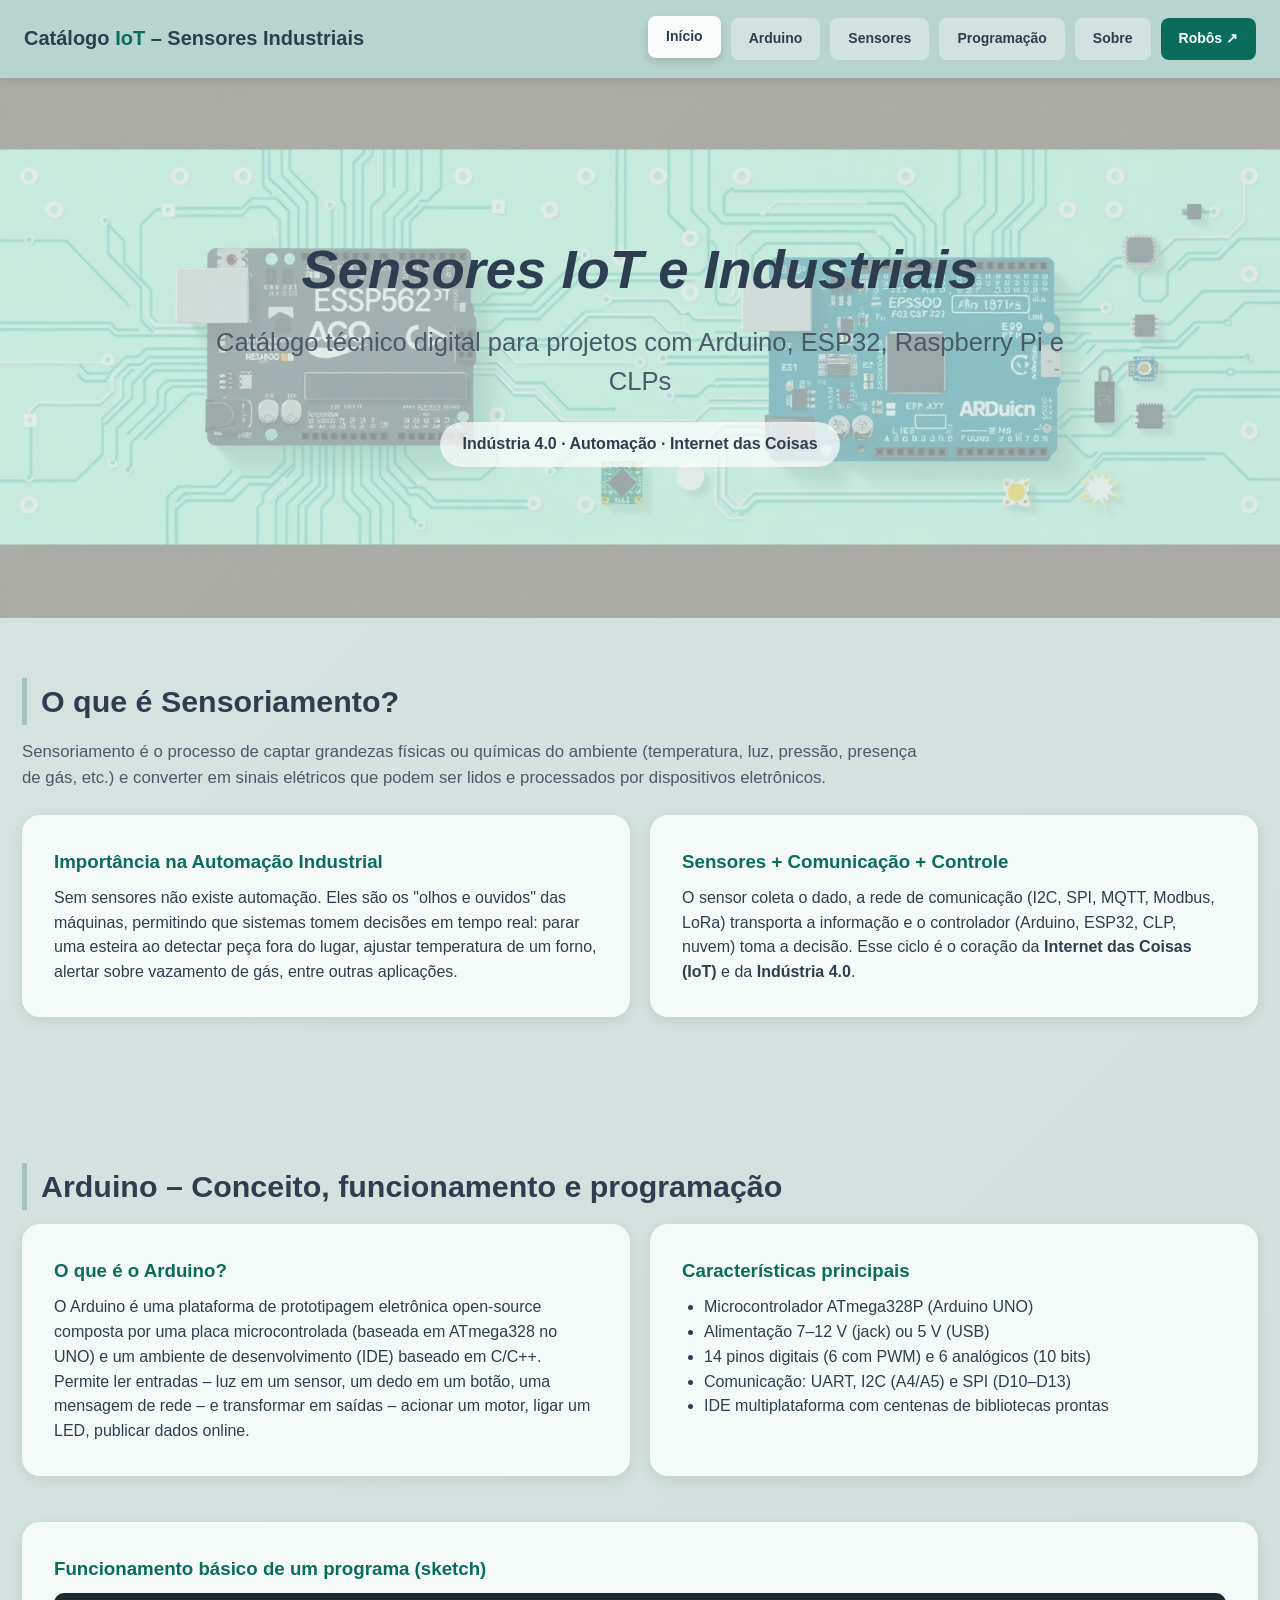
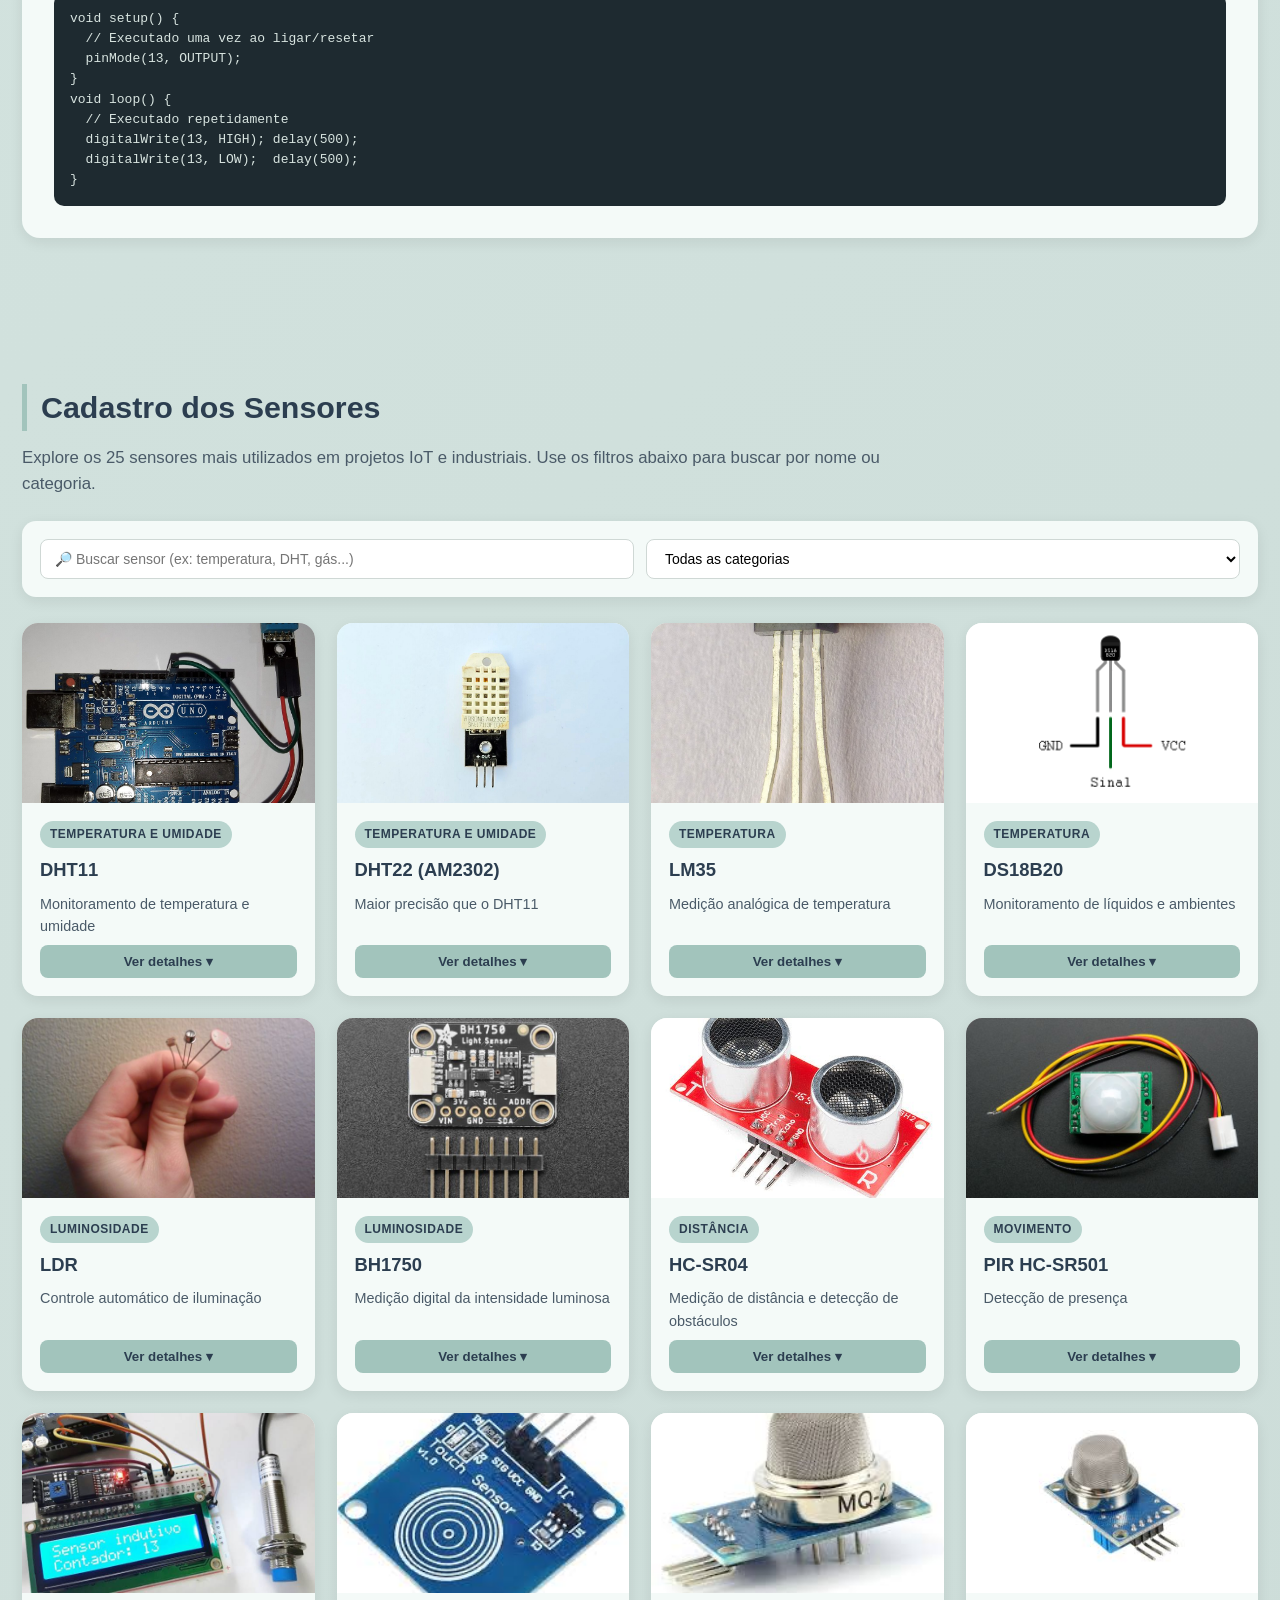
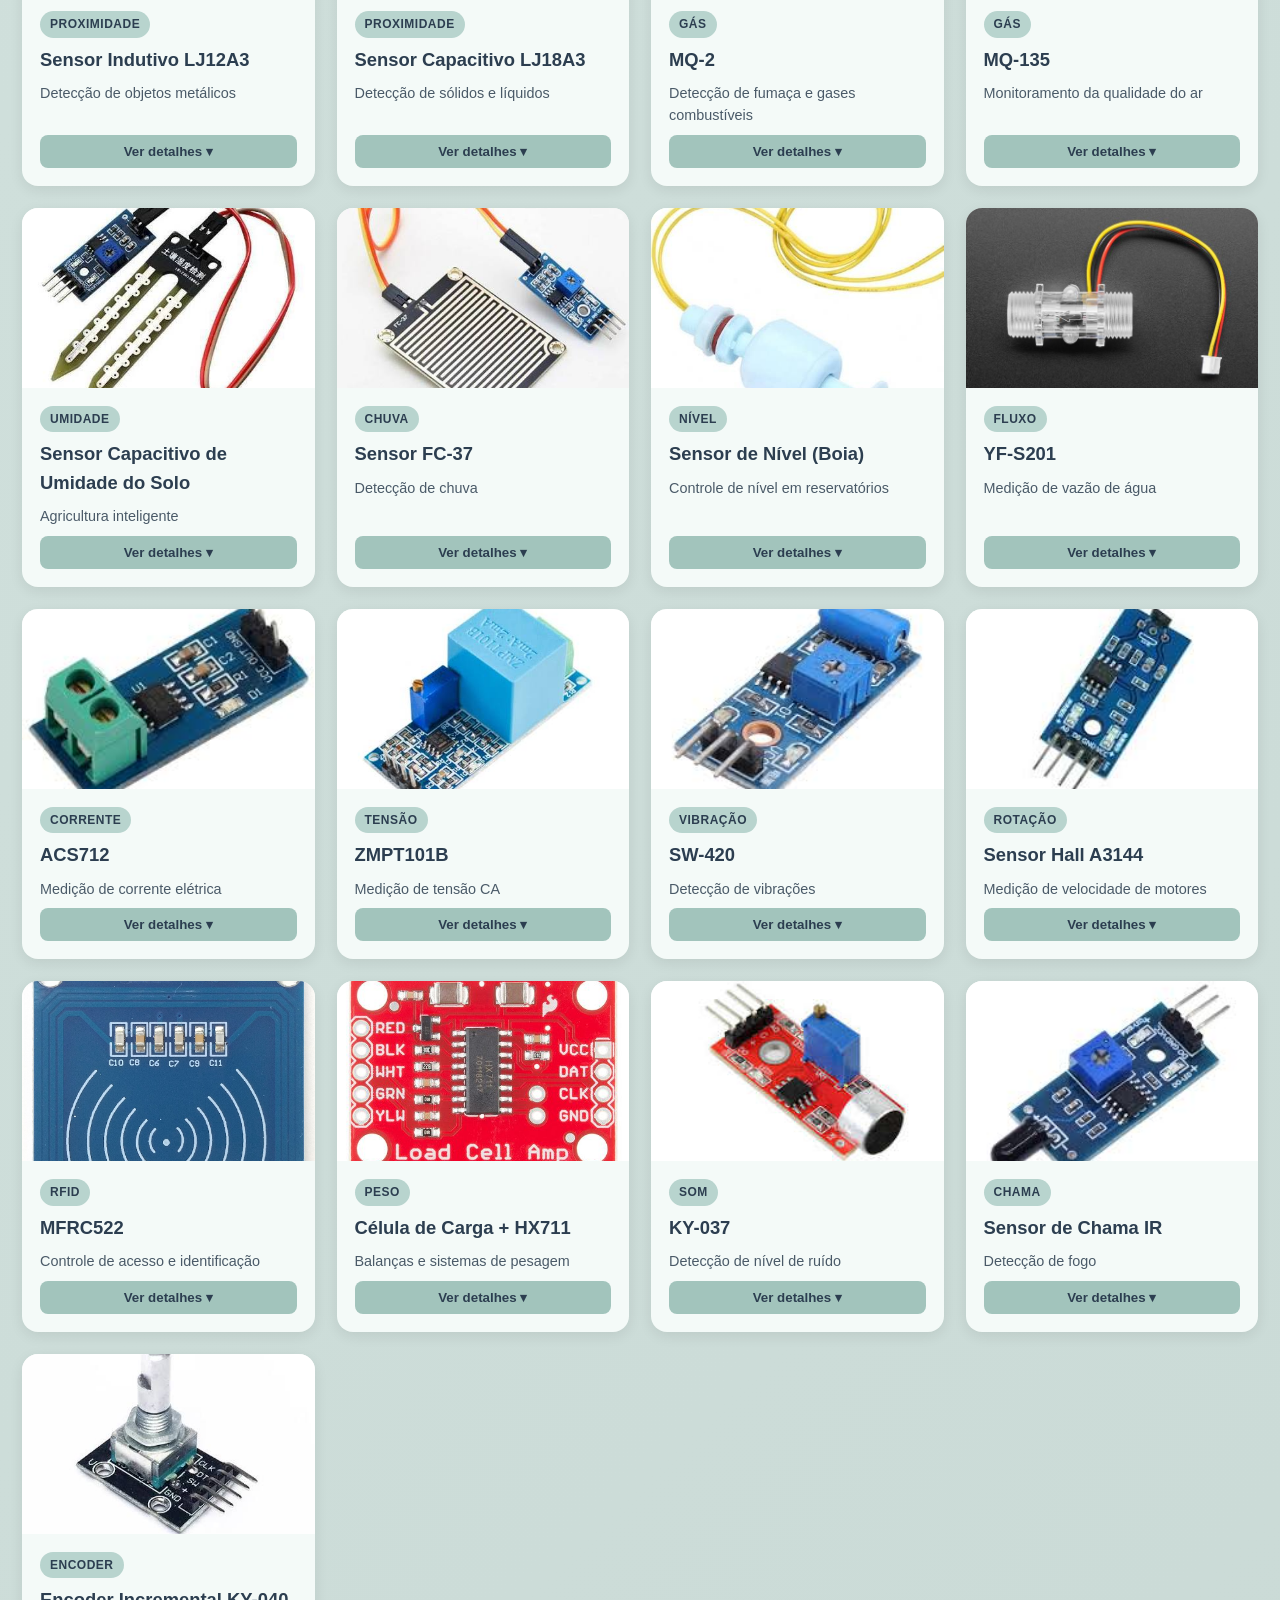
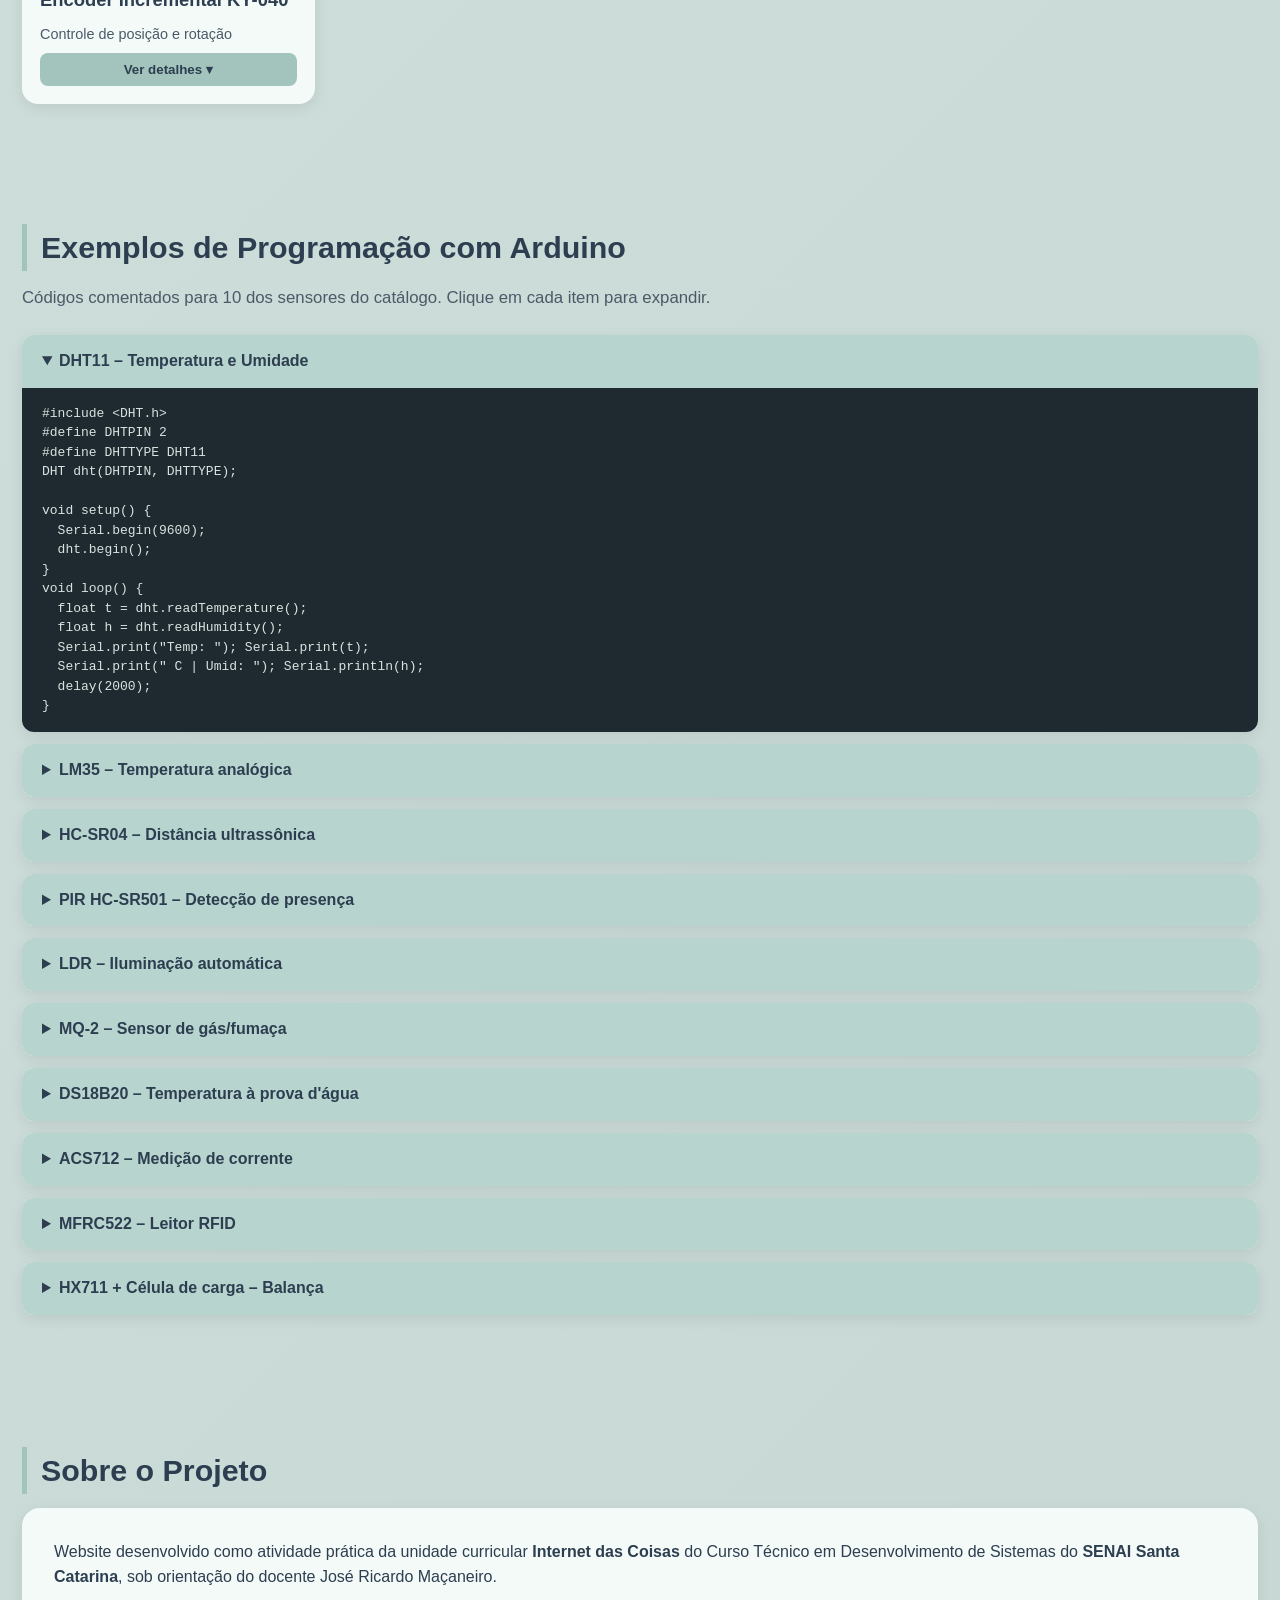
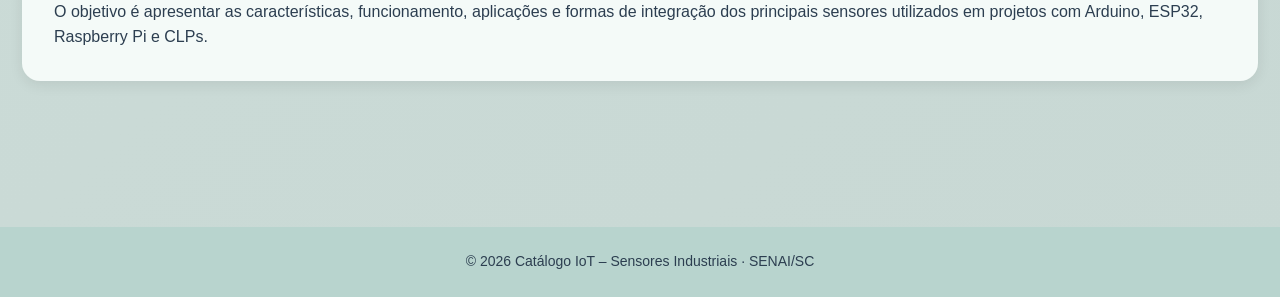
==== commit e251bc15: "site dos robôs" ====
--- a/index.html
+++ b/index.html
@@ -21,6 +21,9 @@
       <a class="nav-link" href="#sensores">Sensores</a>
       <a class="nav-link" href="#programacao">Programação</a>
       <a class="nav-link" href="#sobre">Sobre</a>
+      <a class="nav-link" href="https://site-macaneiro.vercel.app/" target="_blank" style="background: #0a6d5c; color: white;">
+        Robôs ↗
+      </a>
     </div>
   </div>
 </nav>
--- a/styles.css
+++ b/styles.css
@@ -1,6 +1,4 @@
-/* =========================================================
-   Design system – paleta verde-menta inspirada no site Abel Company
-   ========================================================= */
+
 * { margin: 0; padding: 0; box-sizing: border-box; }
 :root {
   --mint-1:#d4e4e0; --mint-2:#c8d8d4; --mint-3:#b8d4ce; --mint-4:#a2c4bc;
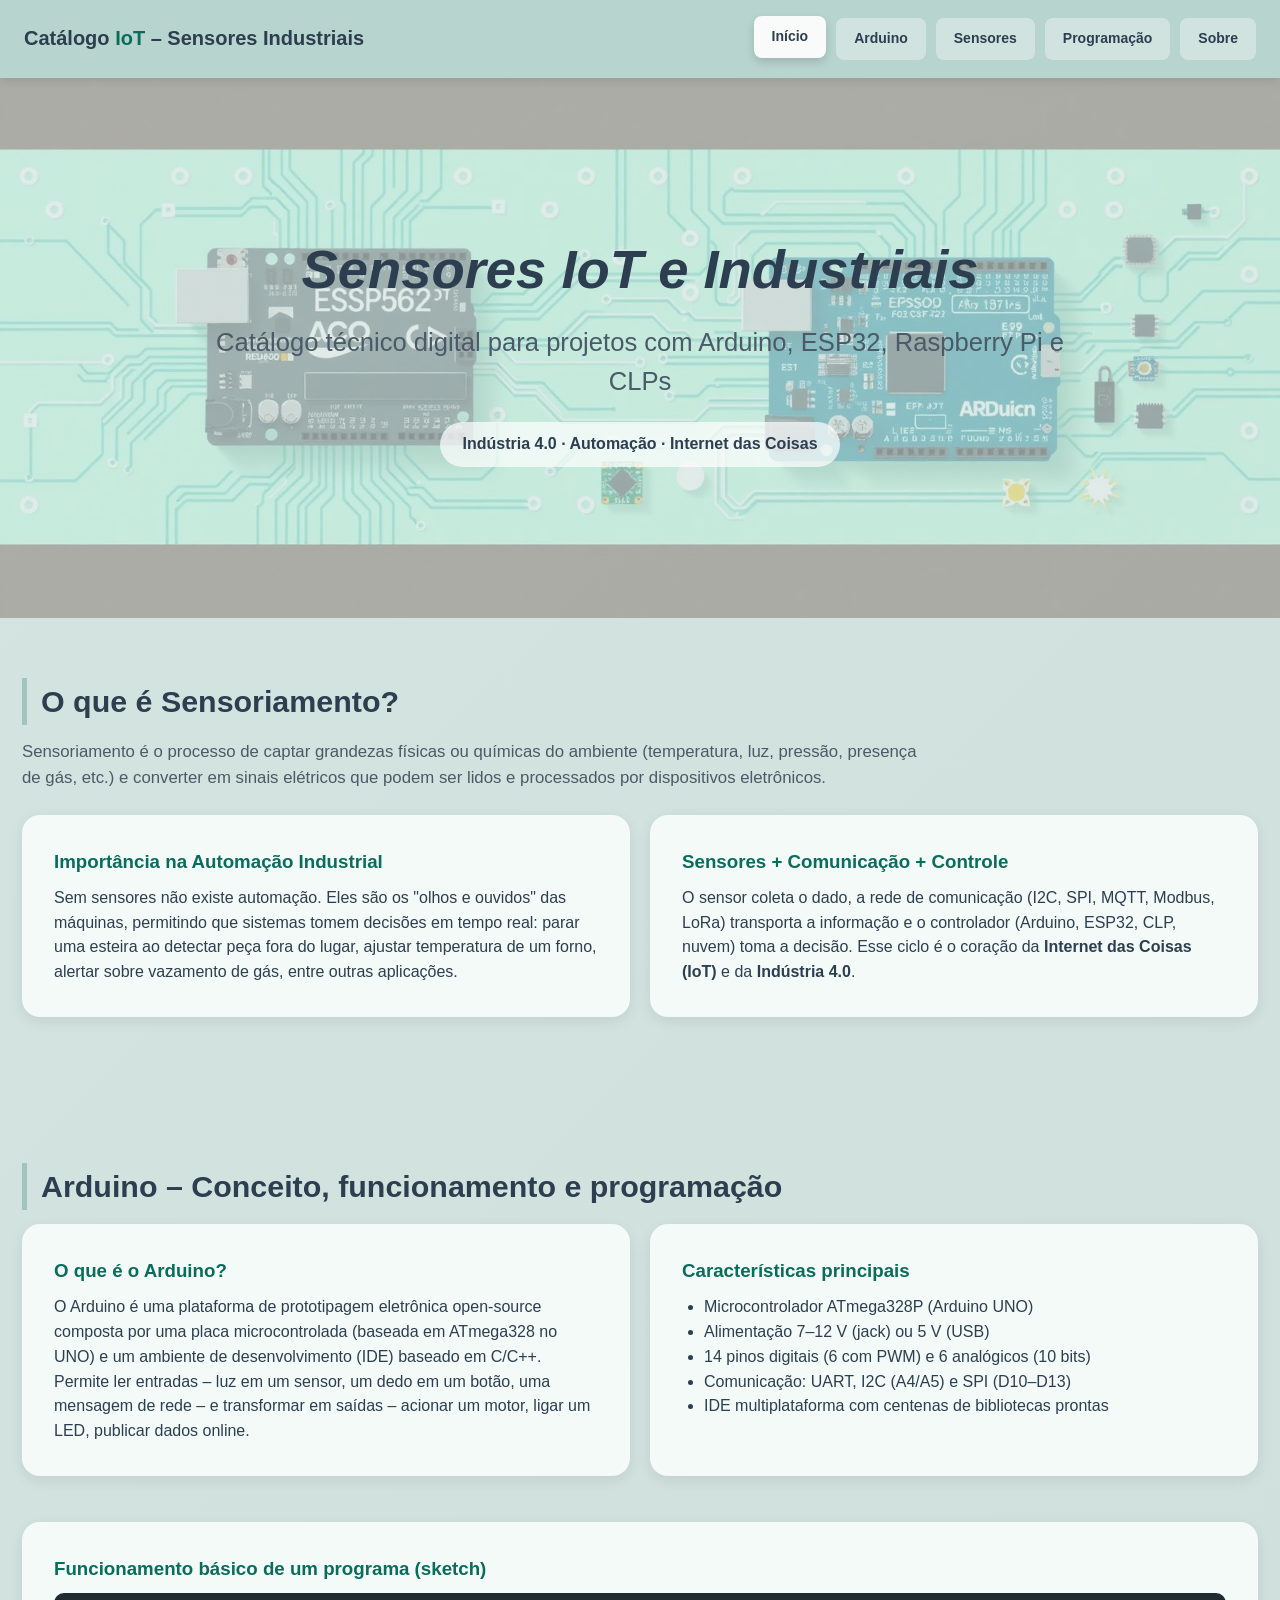
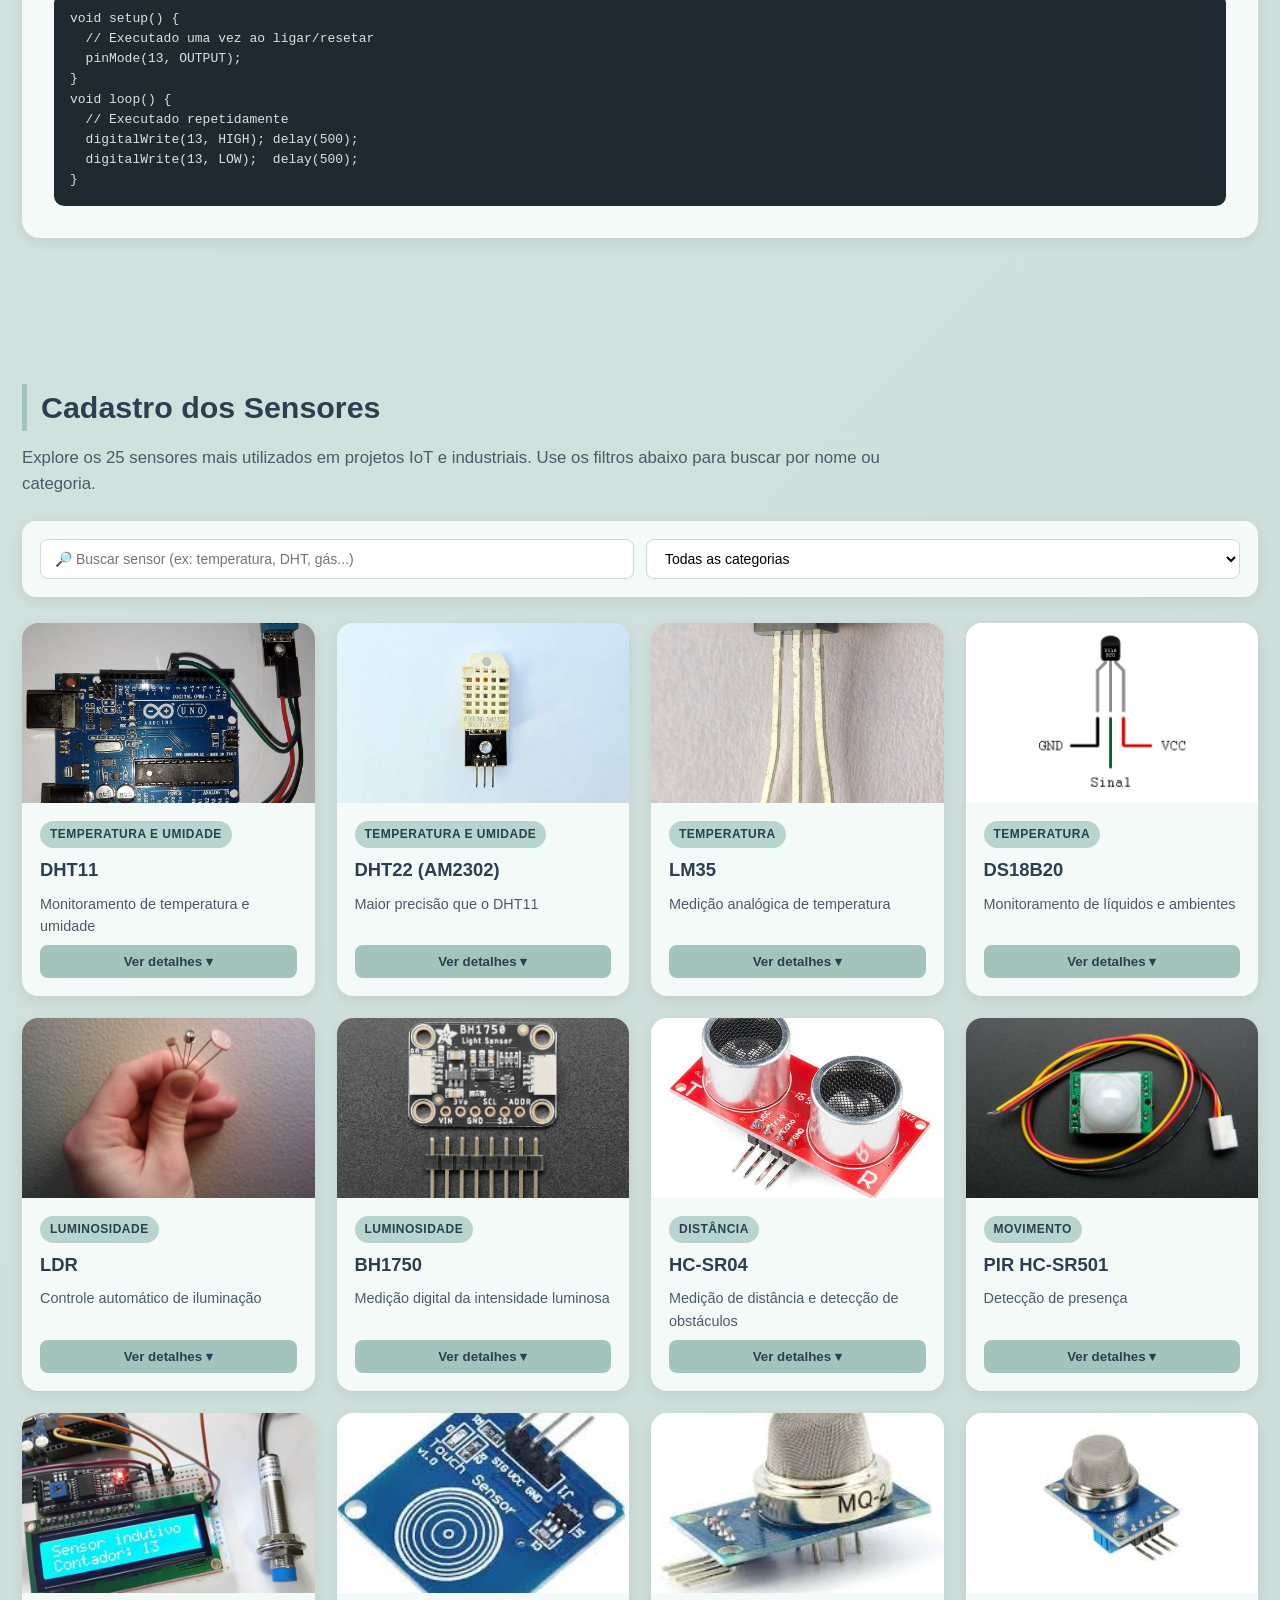
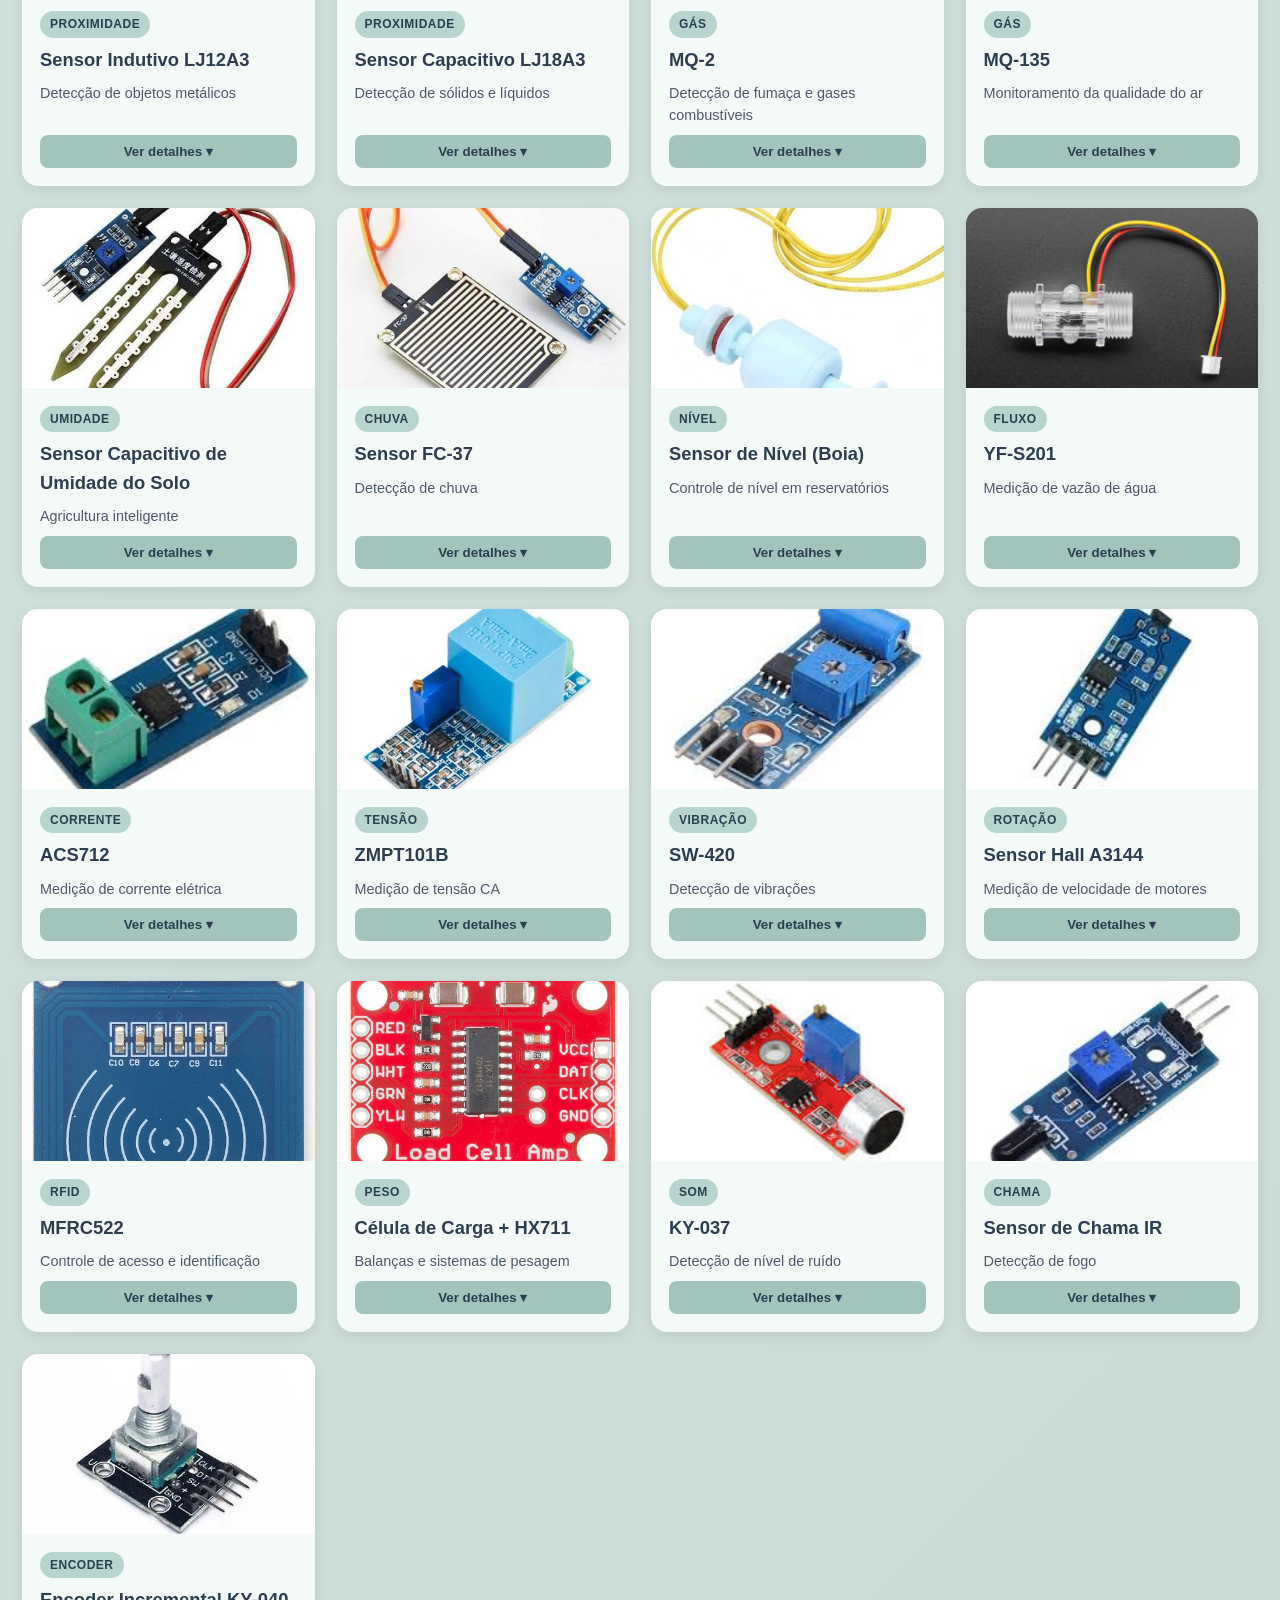
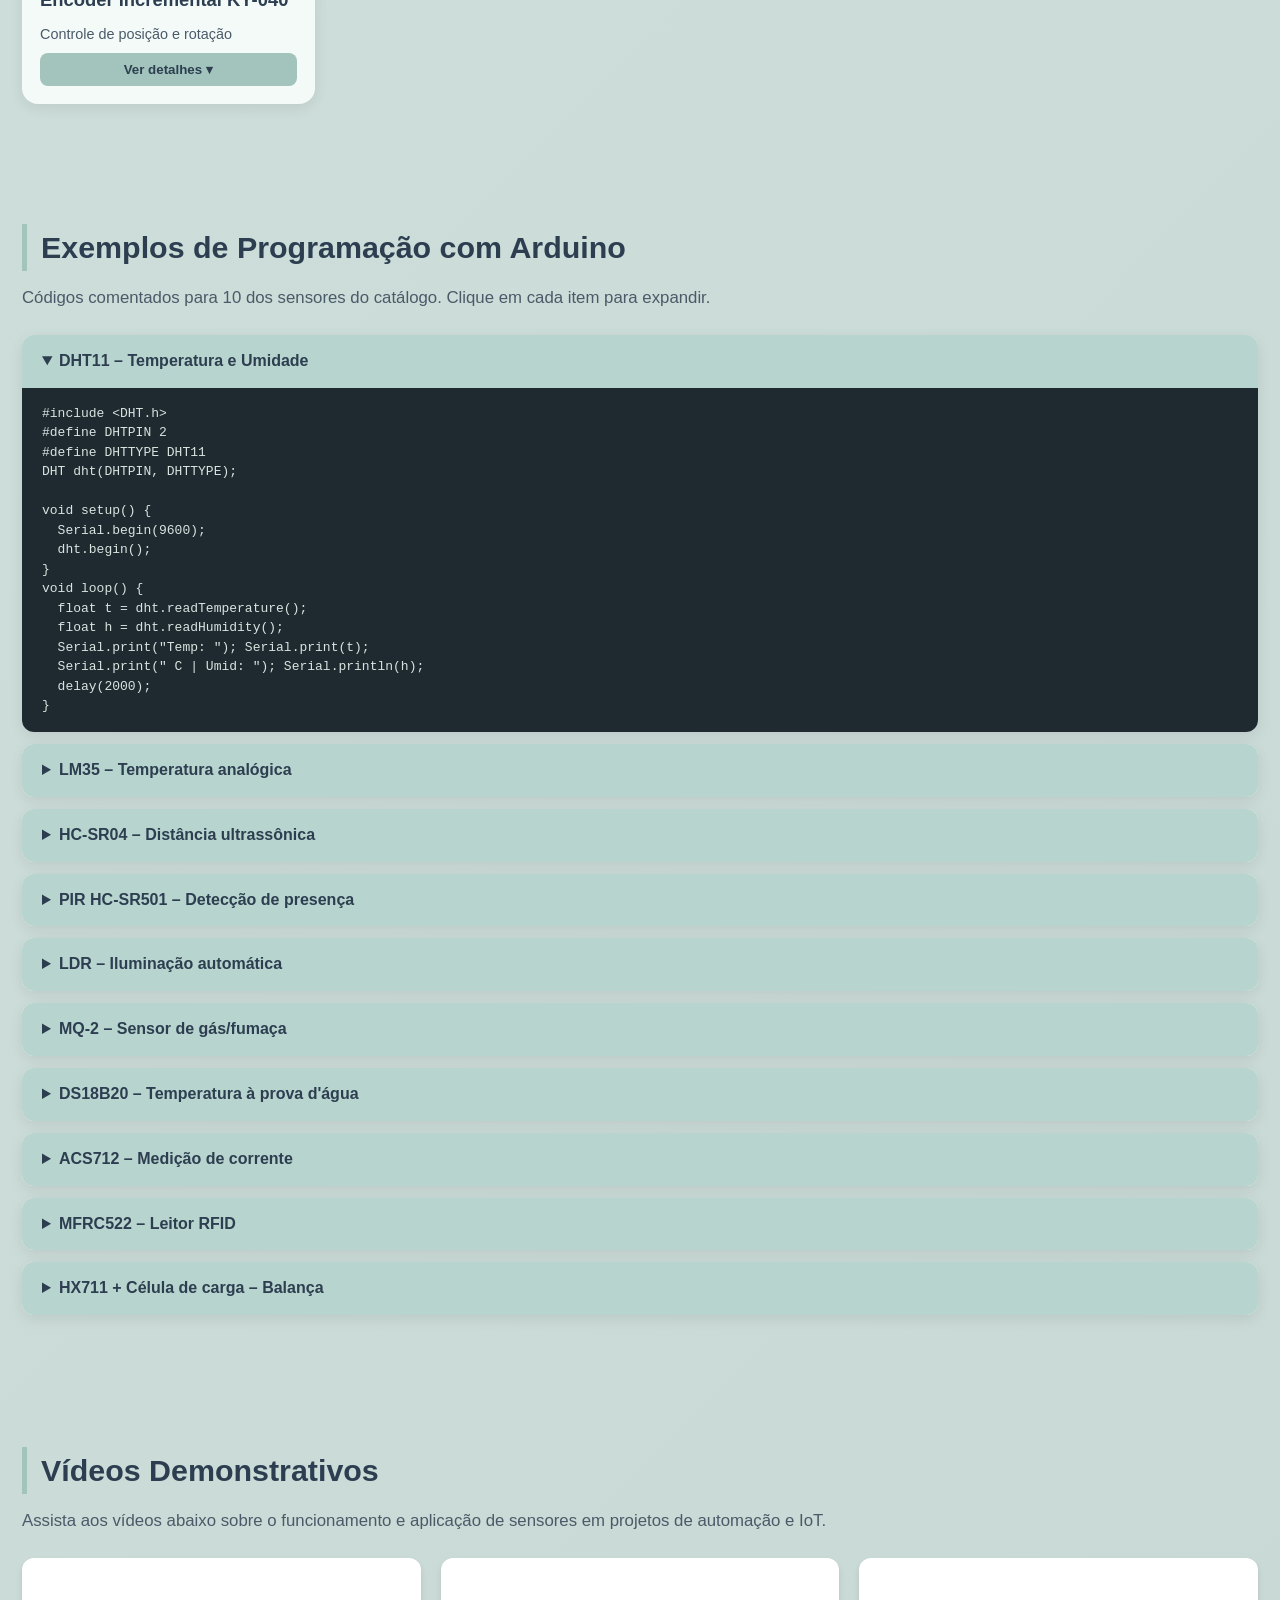
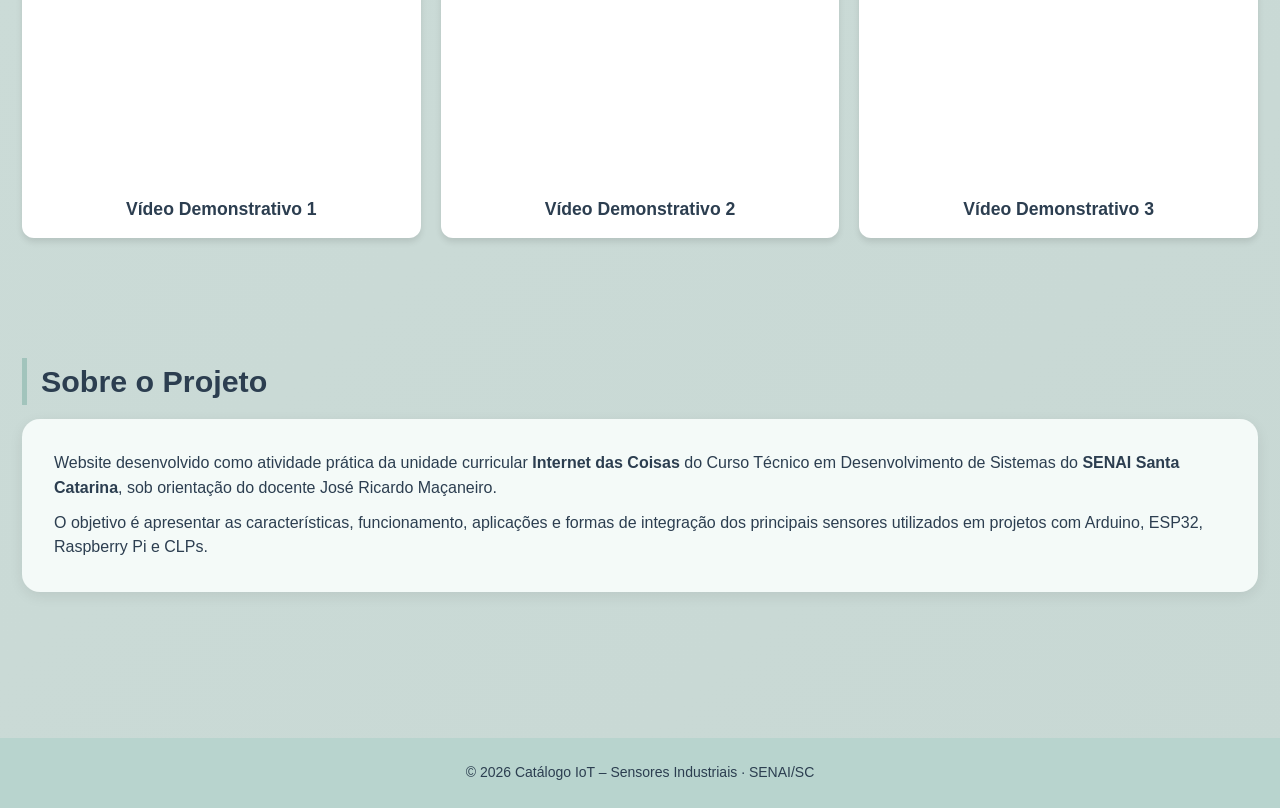
==== commit 6b9de7e0: "Videos Arduinos" ====
--- a/index.html
+++ b/index.html
@@ -21,9 +21,6 @@
       <a class="nav-link" href="#sensores">Sensores</a>
       <a class="nav-link" href="#programacao">Programação</a>
       <a class="nav-link" href="#sobre">Sobre</a>
-      <a class="nav-link" href="https://site-macaneiro.vercel.app/" target="_blank" style="background: #0a6d5c; color: white;">
-        Robôs ↗
-      </a>
     </div>
   </div>
 </nav>
@@ -769,6 +766,34 @@
     </details>
 </section>
 
+<section class="page" id="videos">
+  <h2 class="section-title">Vídeos Demonstrativos</h2>
+  <p class="lead">Assista aos vídeos abaixo sobre o funcionamento e aplicação de sensores em projetos de automação e IoT.</p>
+  
+  <div class="video-grid">
+    <div class="video-card">
+      <div class="video-container">
+        <iframe src="https://www.youtube.com/embed/CDL35vgY7Bw" title="Vídeo Demonstrativo 1" frameborder="0" allow="accelerometer; autoplay; clipboard-write; encrypted-media; gyroscope; picture-in-picture; web-share" allowfullscreen></iframe>
+      </div>
+      <h3>Vídeo Demonstrativo 1</h3>
+    </div>
+
+    <div class="video-card">
+      <div class="video-container">
+        <iframe src="https://www.youtube.com/embed/377jkQuDaVc" title="Vídeo Demonstrativo 2" frameborder="0" allow="accelerometer; autoplay; clipboard-write; encrypted-media; gyroscope; picture-in-picture; web-share" allowfullscreen></iframe>
+      </div>
+      <h3>Vídeo Demonstrativo 2</h3>
+    </div>
+
+    <div class="video-card">
+      <div class="video-container">
+        <iframe src="https://www.youtube.com/embed/dptFgBCqmzM" title="Vídeo Demonstrativo 3" frameborder="0" allow="accelerometer; autoplay; clipboard-write; encrypted-media; gyroscope; picture-in-picture; web-share" allowfullscreen></iframe>
+      </div>
+      <h3>Vídeo Demonstrativo 3</h3>
+    </div>
+  </div>
+</section>
+
 <!-- ================= SOBRE ================= -->
 <section class="page" id="sobre">
   <h2 class="section-title">Sobre o Projeto</h2>
--- a/styles.css
+++ b/styles.css
@@ -1,4 +1,6 @@
-
+/* =========================================================
+   Design system – paleta verde-menta inspirada no site Abel Company
+   ========================================================= */
 * { margin: 0; padding: 0; box-sizing: border-box; }
 :root {
   --mint-1:#d4e4e0; --mint-2:#c8d8d4; --mint-3:#b8d4ce; --mint-4:#a2c4bc;
@@ -10,6 +12,46 @@
   font-family: 'Segoe UI', Tahoma, Geneva, Verdana, sans-serif;
   background: linear-gradient(135deg, var(--mint-1) 0%, var(--mint-2) 100%);
   min-height:100vh; color:var(--ink); line-height:1.55;
+}
+
+.video-grid {
+  display: grid;
+  grid-template-columns: repeat(auto-fit, minmax(300px, 1fr));
+  gap: 20px;
+  margin-top: 20px;
+}
+
+.video-card {
+  background: var(--bg-card, #ffffff);
+  border-radius: 12px;
+  padding: 15px;
+  box-shadow: 0 4px 6px rgba(0,0,0,0.1);
+  display: flex;
+  flex-direction: column;
+}
+
+.video-card h3 {
+  margin-top: 15px;
+  font-size: 1.1rem;
+  text-align: center;
+}
+
+.video-container {
+  position: relative;
+  width: 100%;
+  padding-bottom: 56.25%; /* Proporção 16:9 */
+  height: 0;
+  overflow: hidden;
+  border-radius: 8px;
+}
+
+.video-container iframe {
+  position: absolute;
+  top: 0;
+  left: 0;
+  width: 100%;
+  height: 100%;
+  border: 0;
 }
 
 /* Navegação */
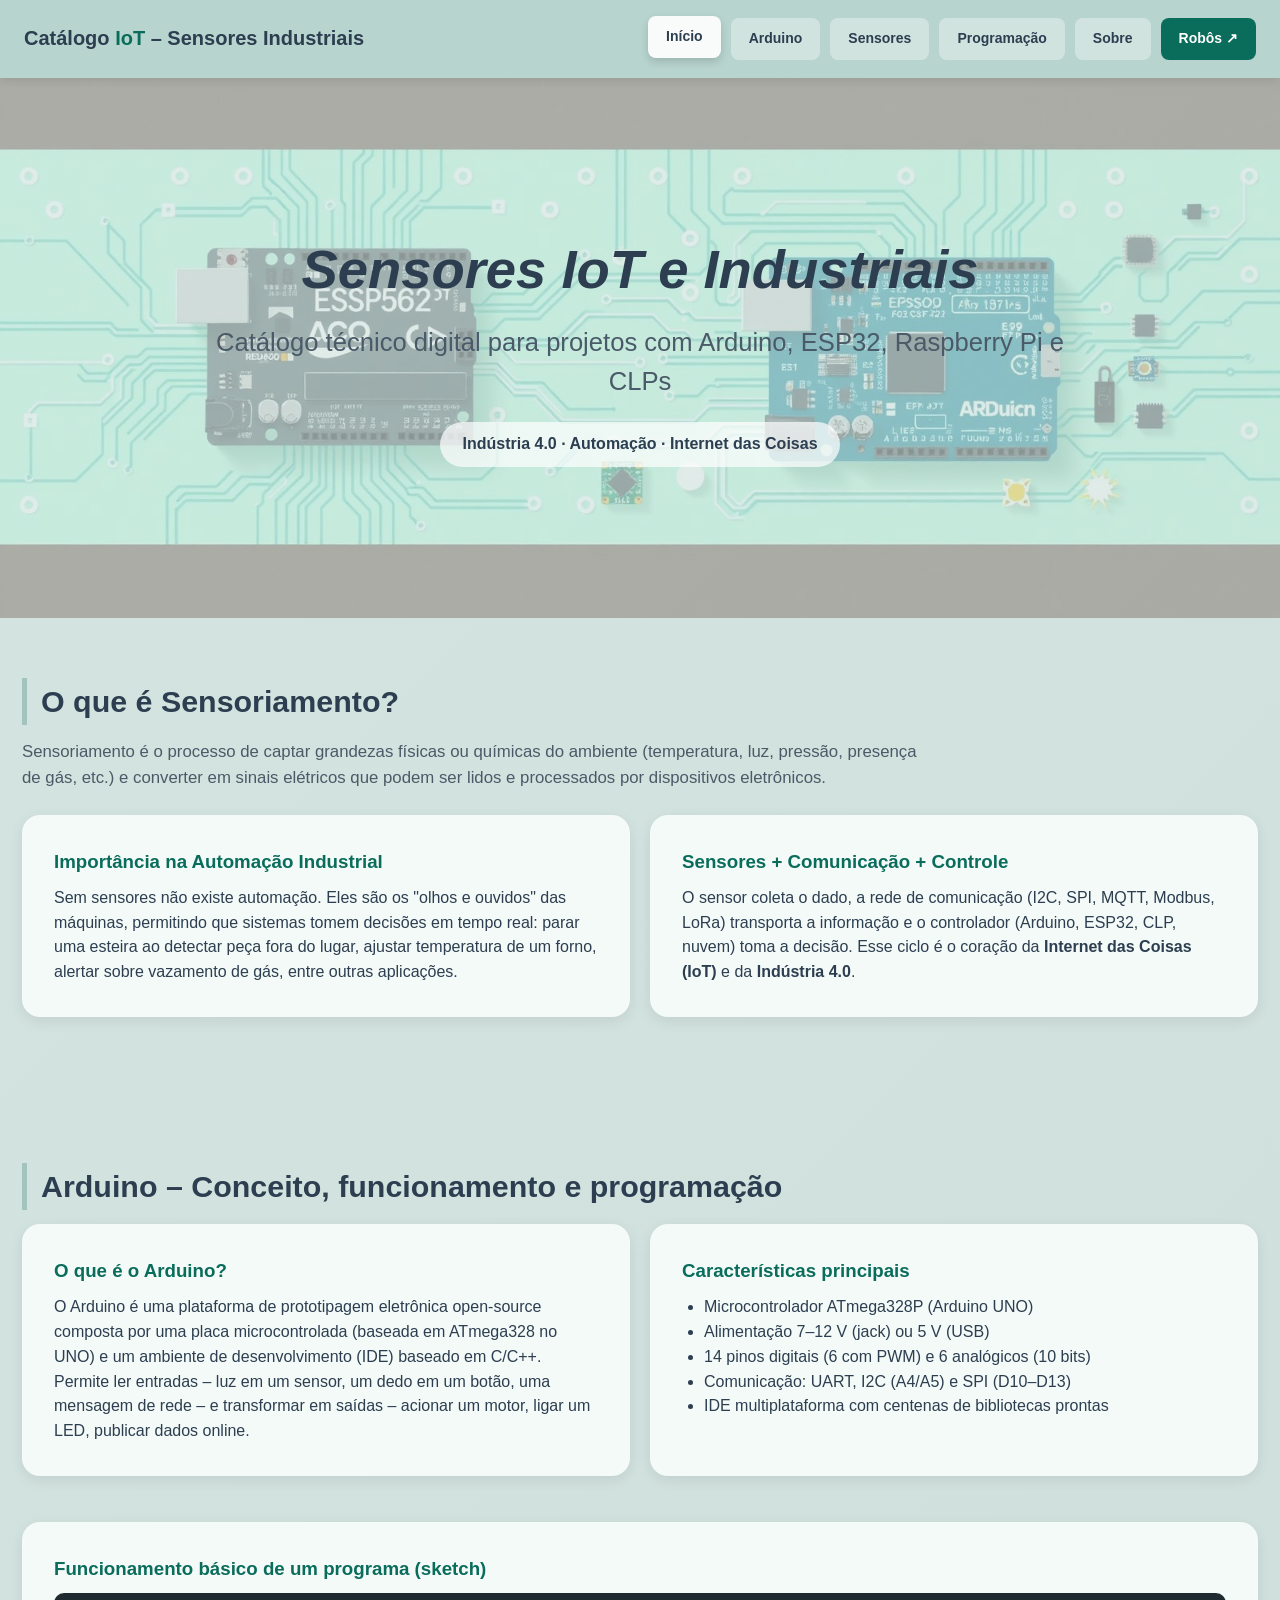
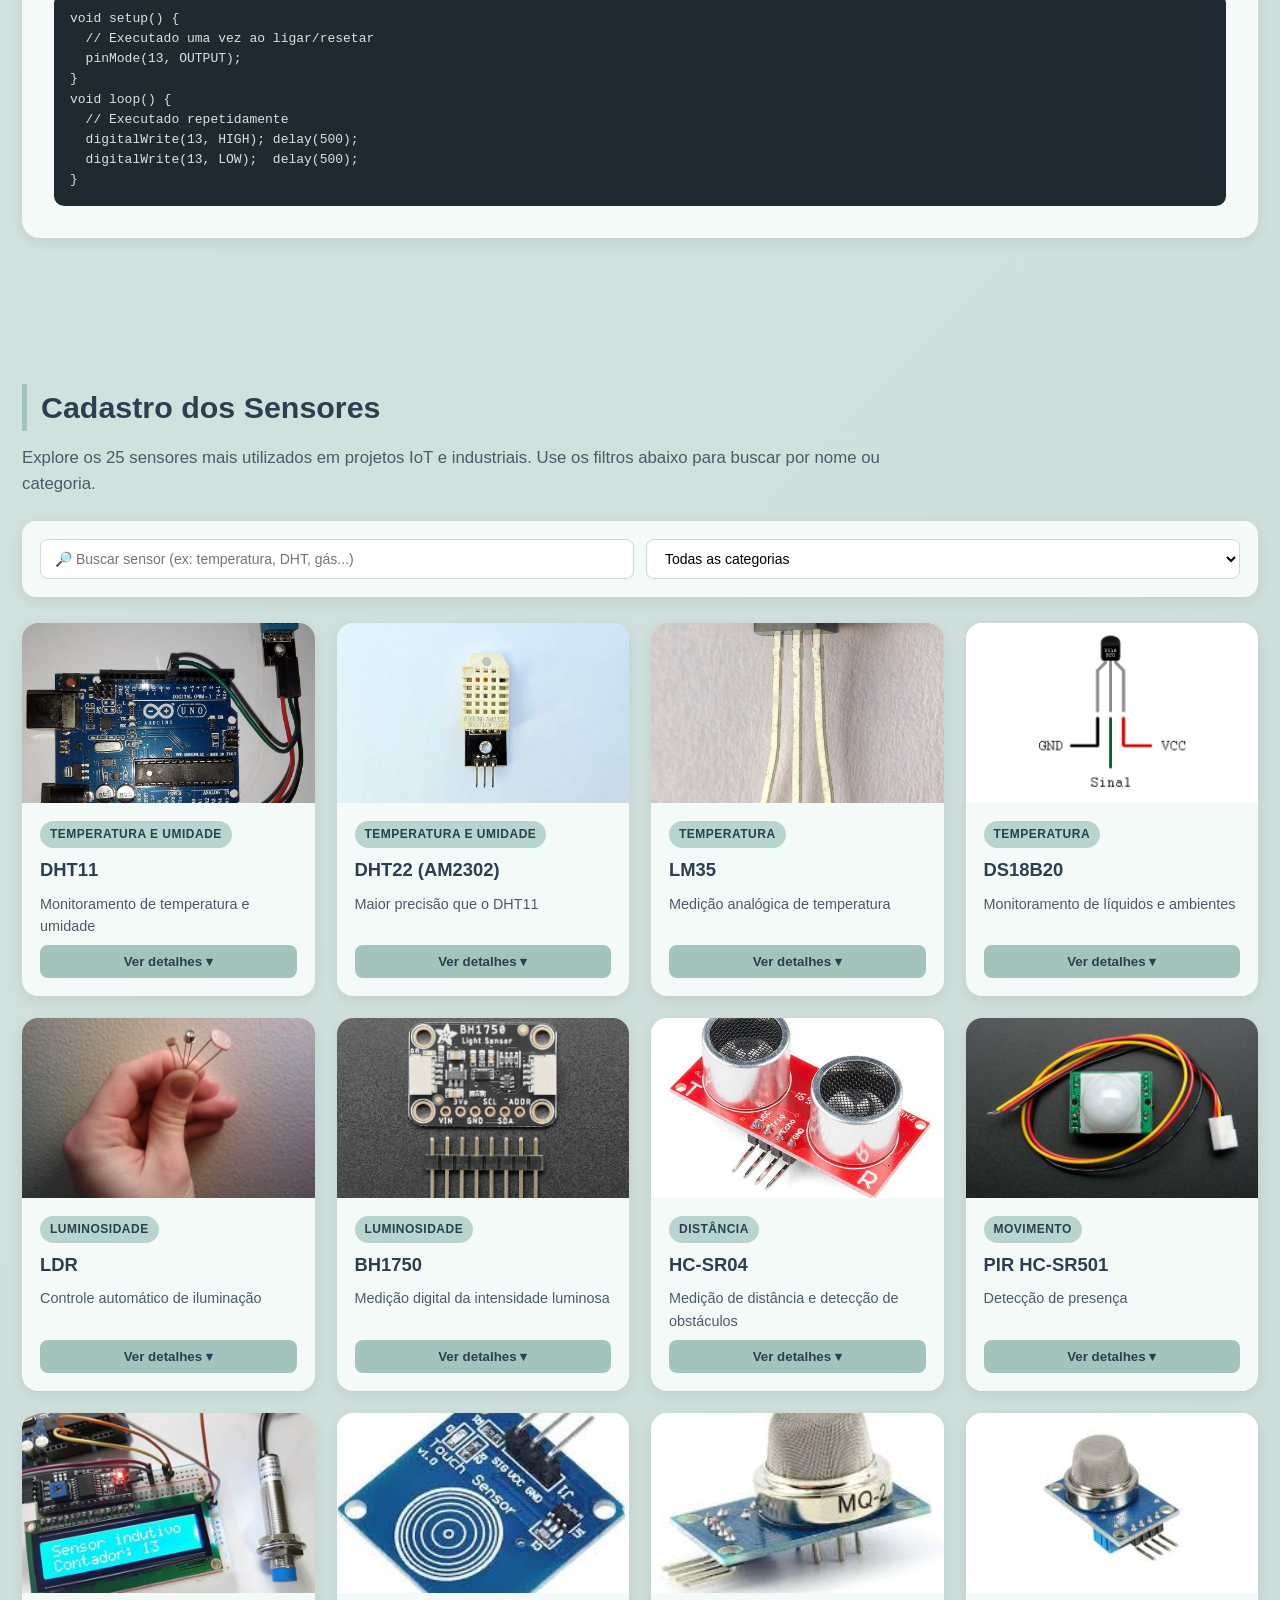
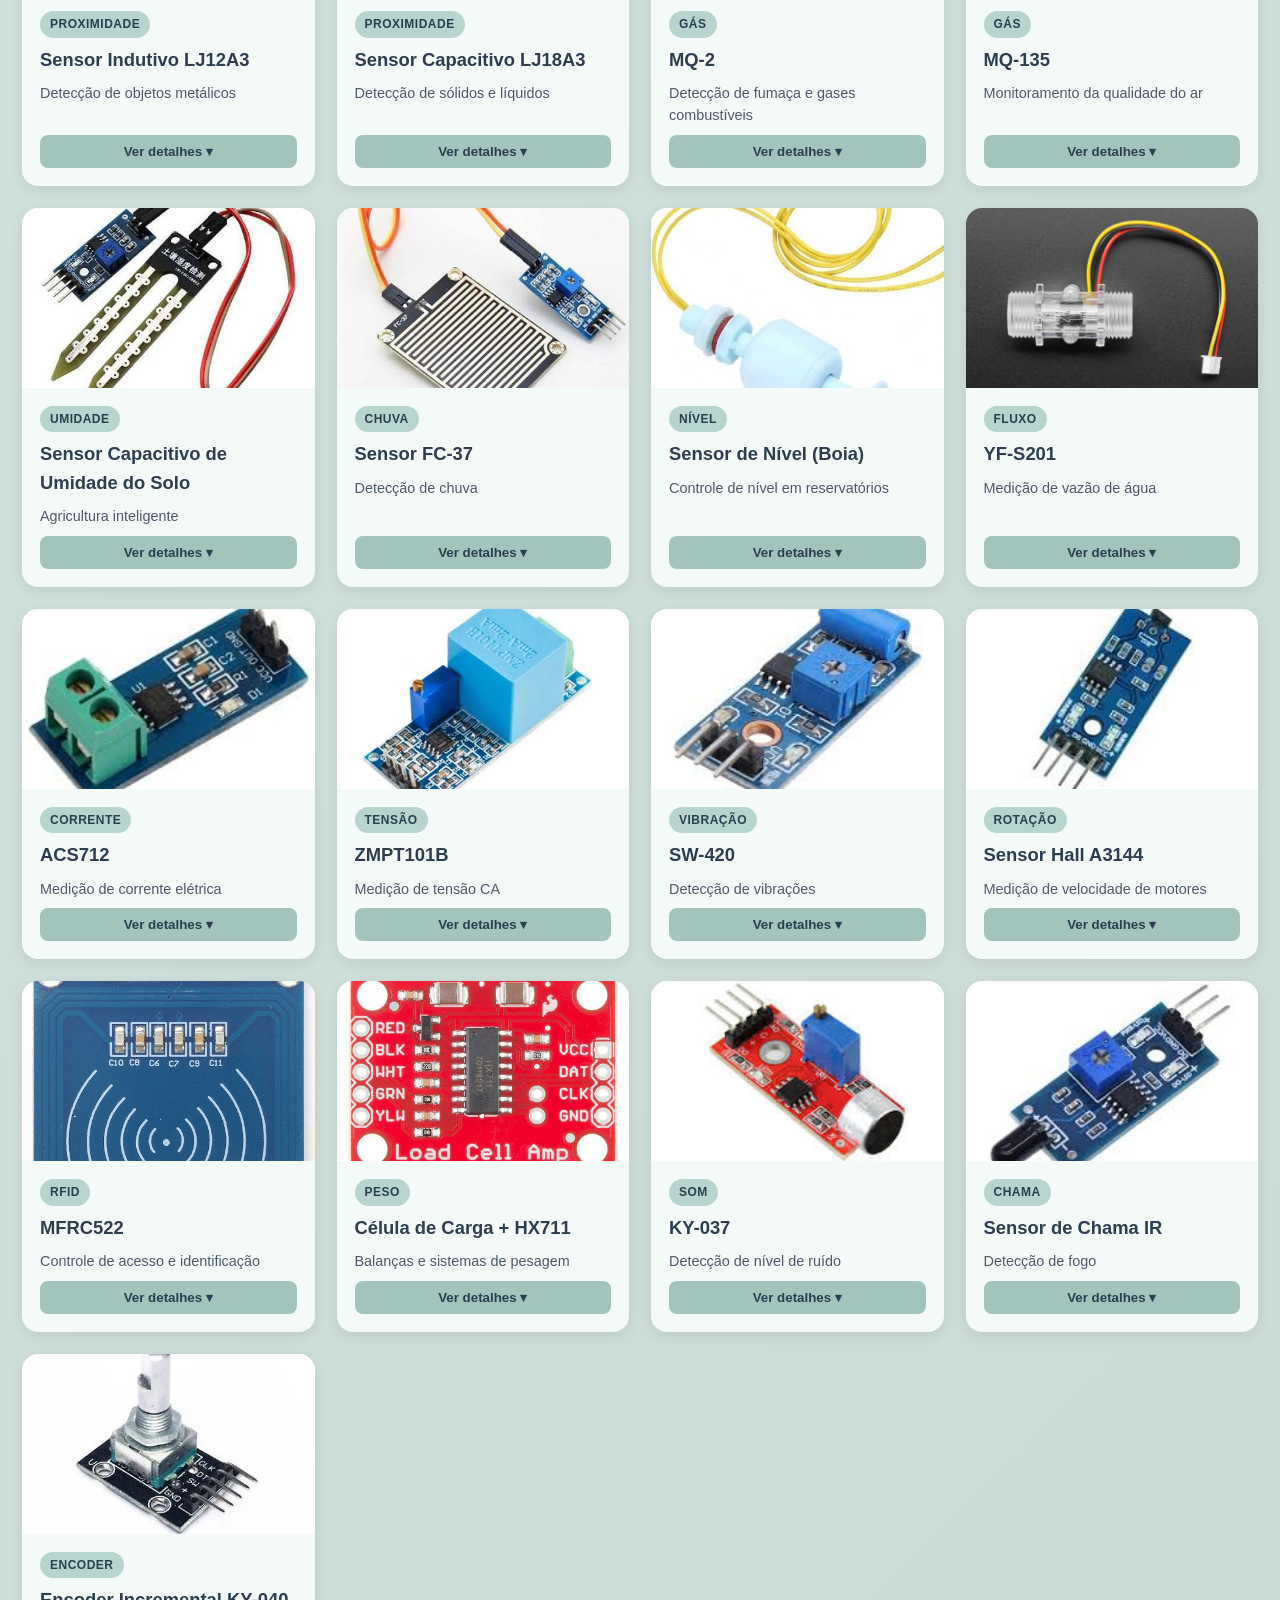
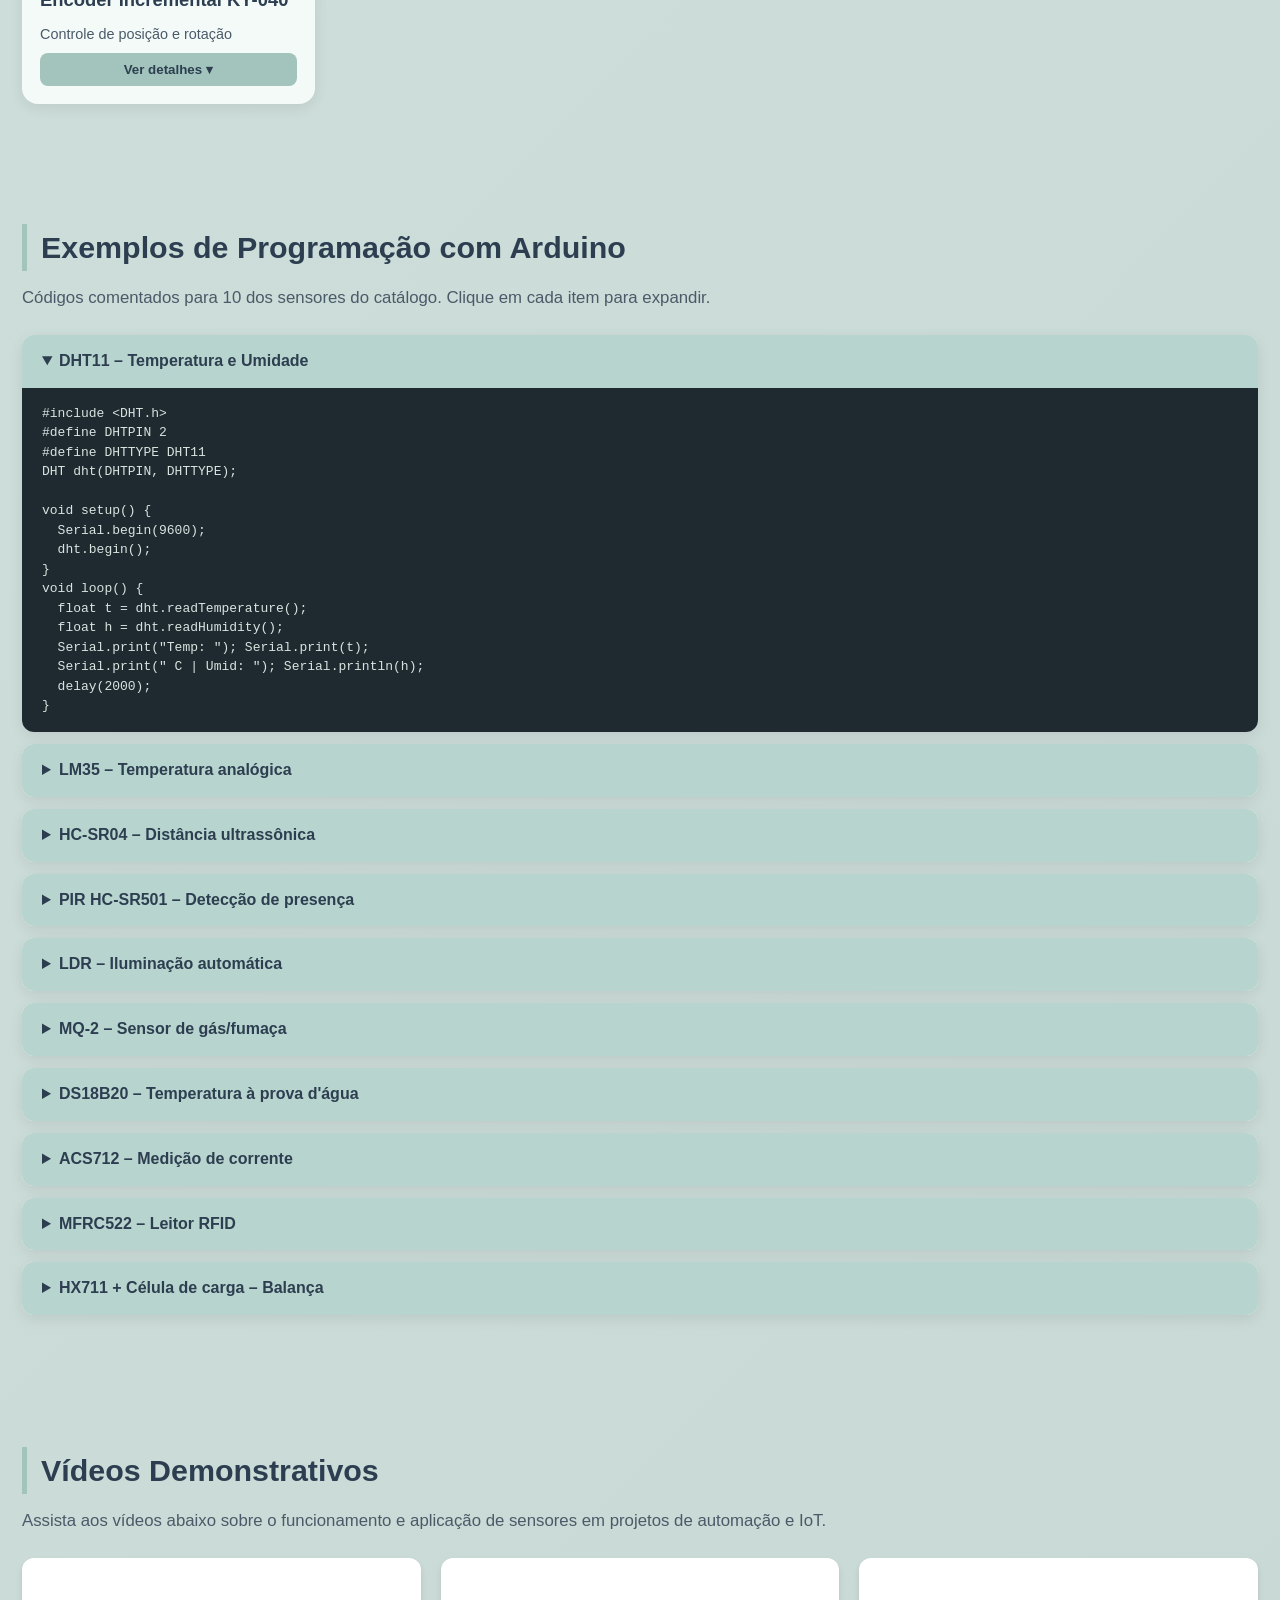
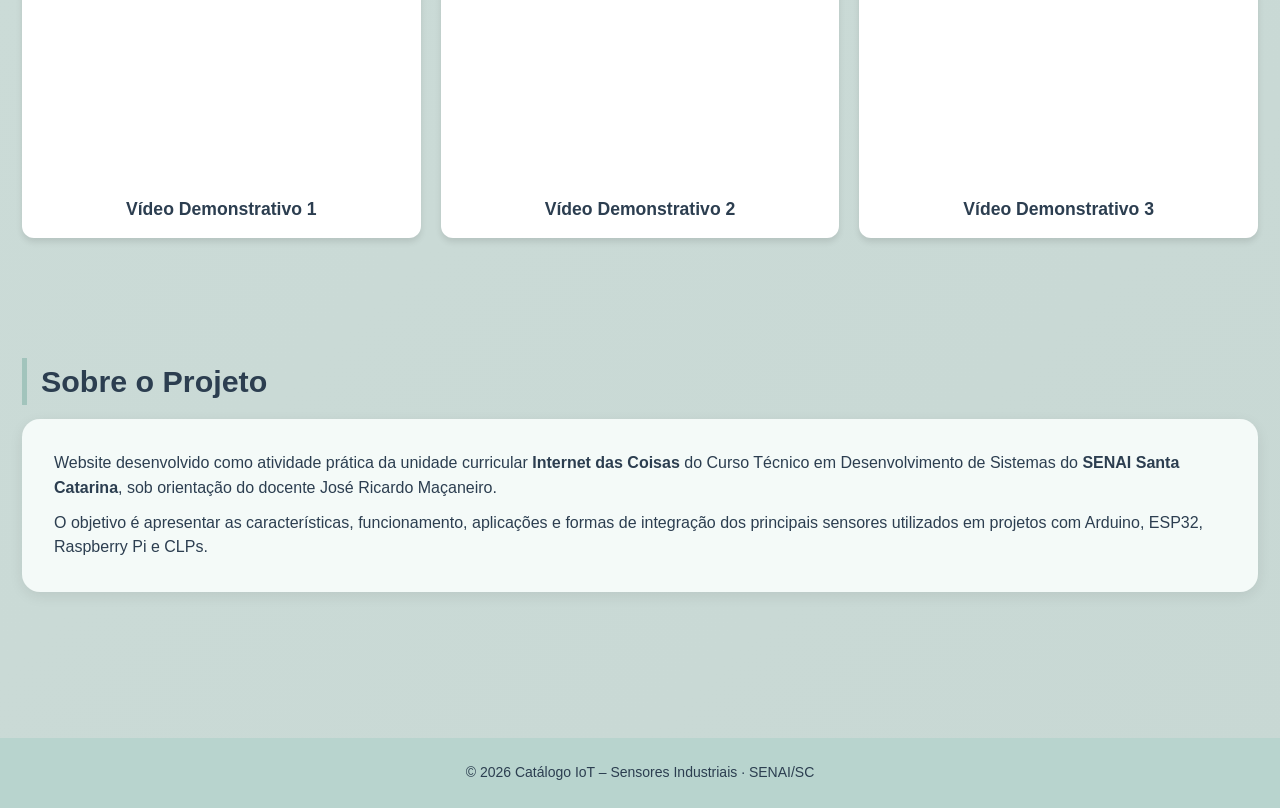
==== commit ce0fb49d: "Merge branch 'main' of https://github.com/abelsilvaneto/sensores-oit" ====
--- a/index.html
+++ b/index.html
@@ -21,6 +21,9 @@
       <a class="nav-link" href="#sensores">Sensores</a>
       <a class="nav-link" href="#programacao">Programação</a>
       <a class="nav-link" href="#sobre">Sobre</a>
+      <a class="nav-link" href="https://site-macaneiro.vercel.app/" target="_blank" style="background: #0a6d5c; color: white;">
+        Robôs ↗
+      </a>
     </div>
   </div>
 </nav>
--- a/styles.css
+++ b/styles.css
@@ -1,6 +1,4 @@
-/* =========================================================
-   Design system – paleta verde-menta inspirada no site Abel Company
-   ========================================================= */
+
 * { margin: 0; padding: 0; box-sizing: border-box; }
 :root {
   --mint-1:#d4e4e0; --mint-2:#c8d8d4; --mint-3:#b8d4ce; --mint-4:#a2c4bc;
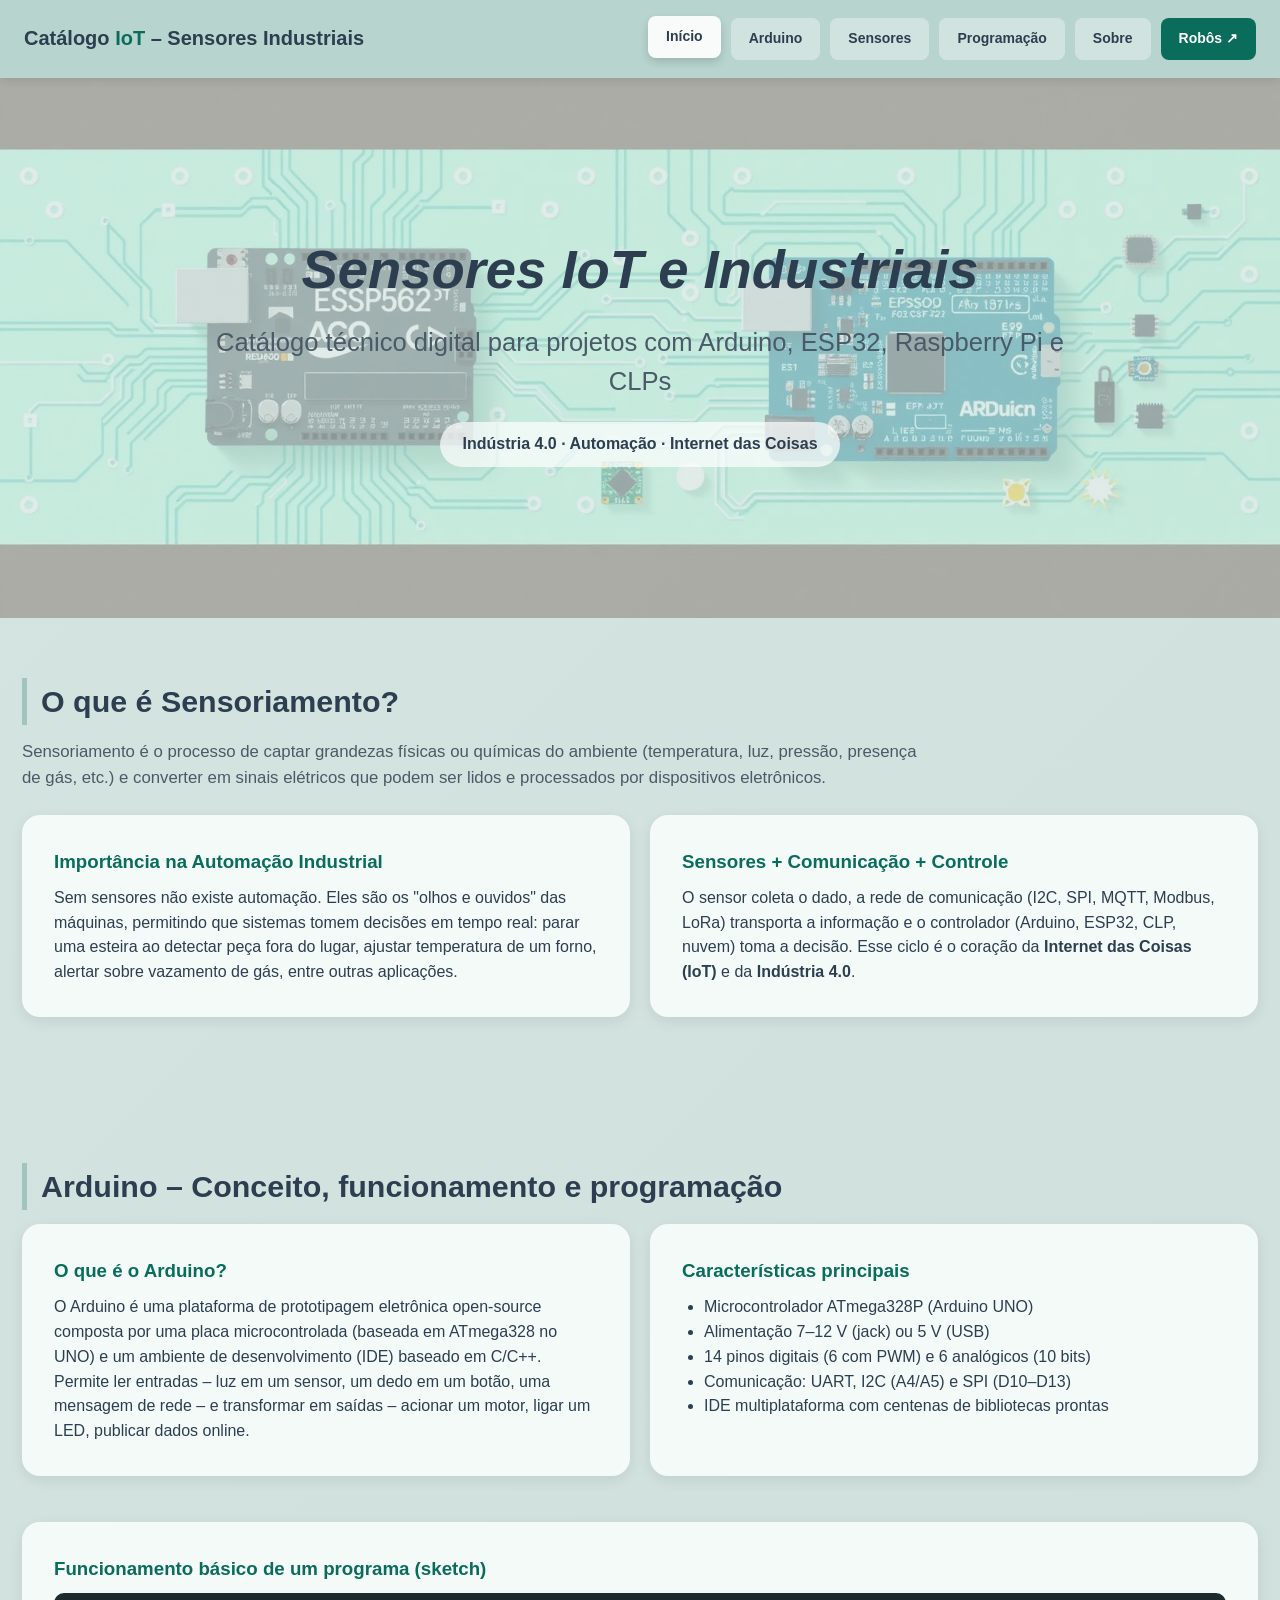
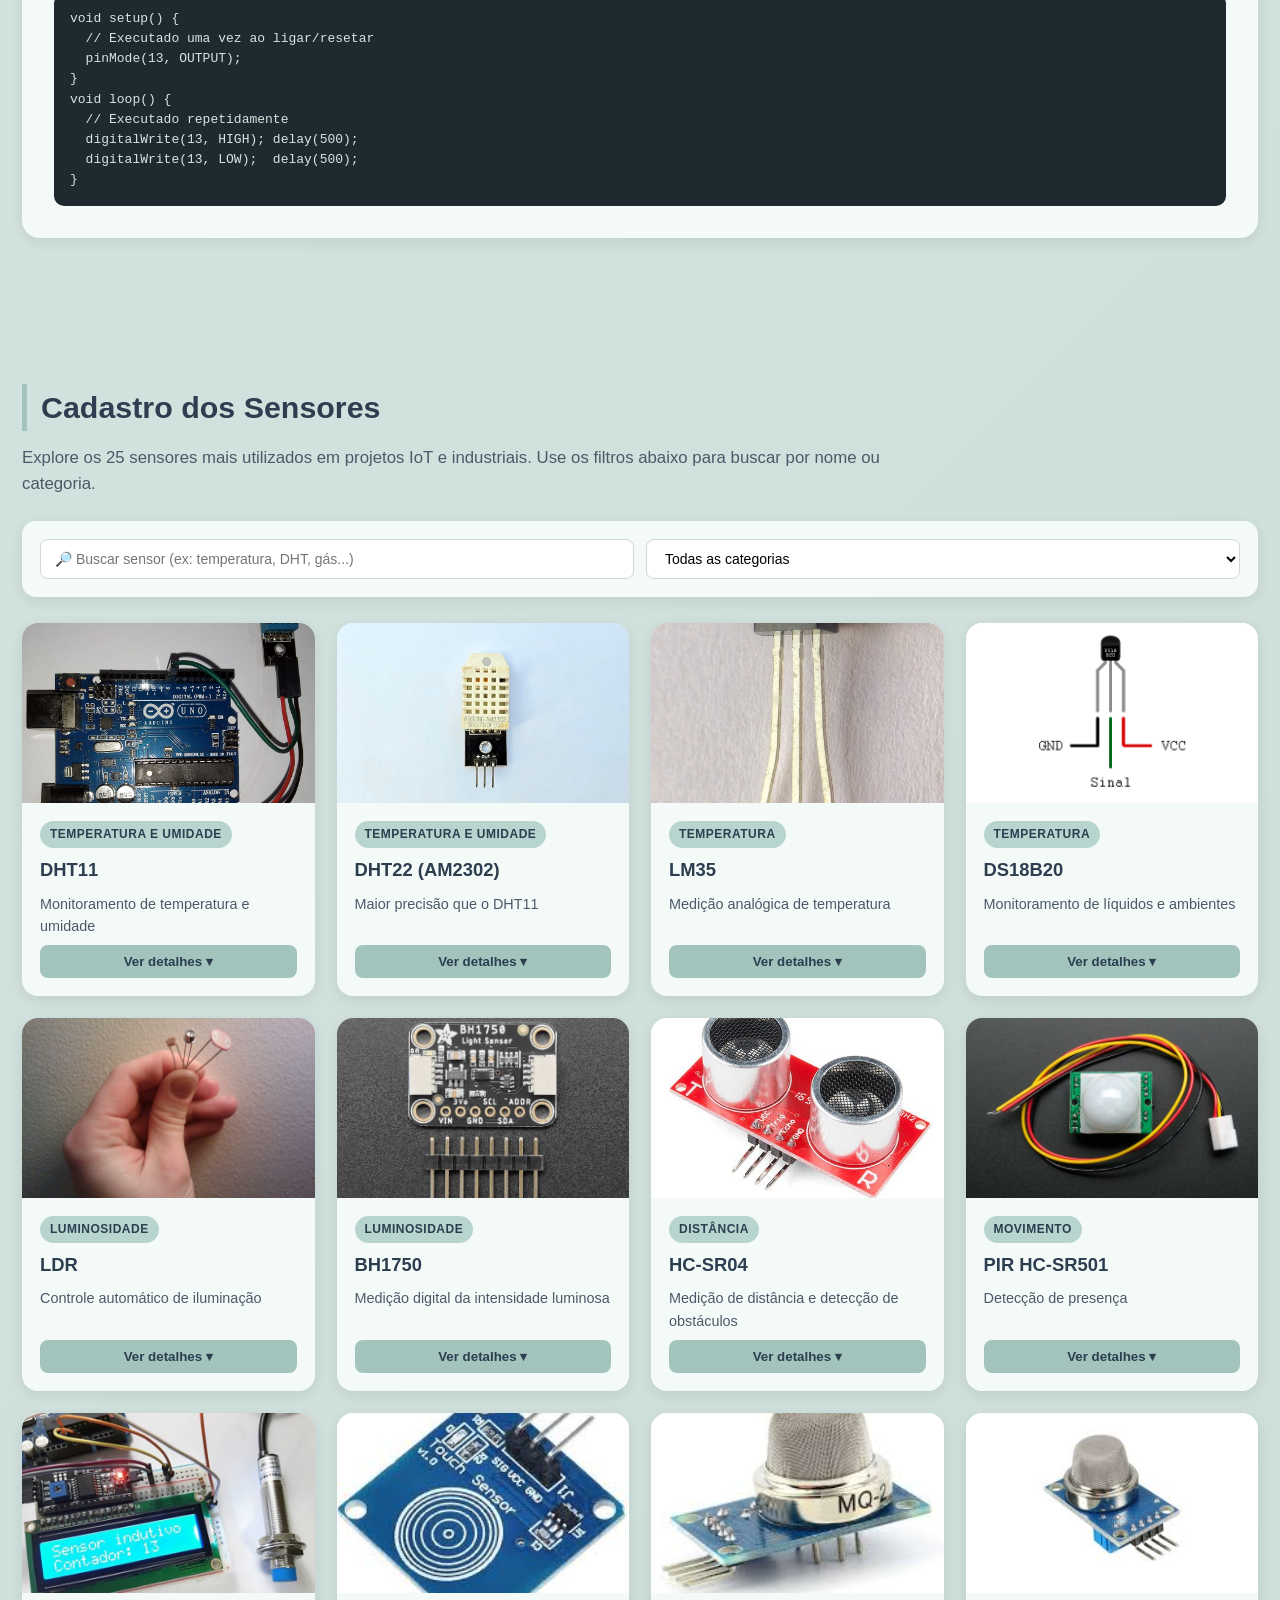
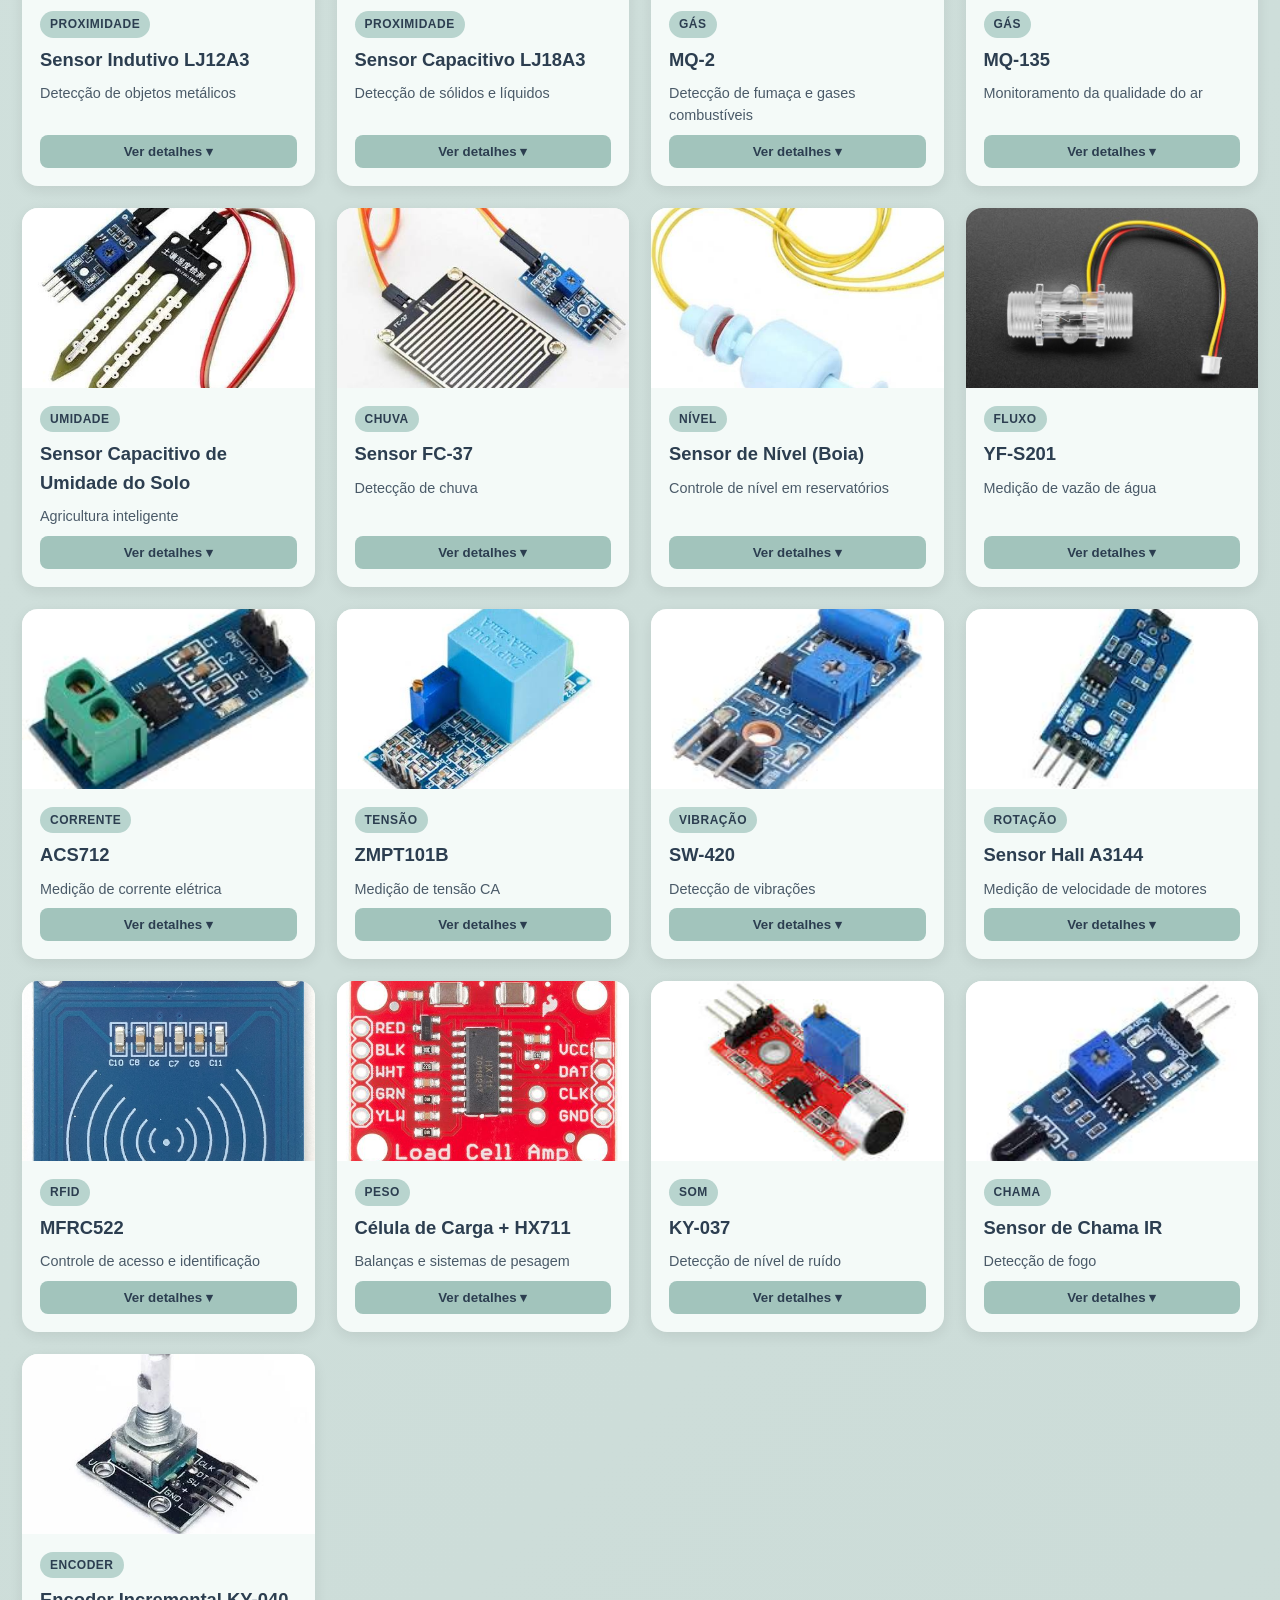
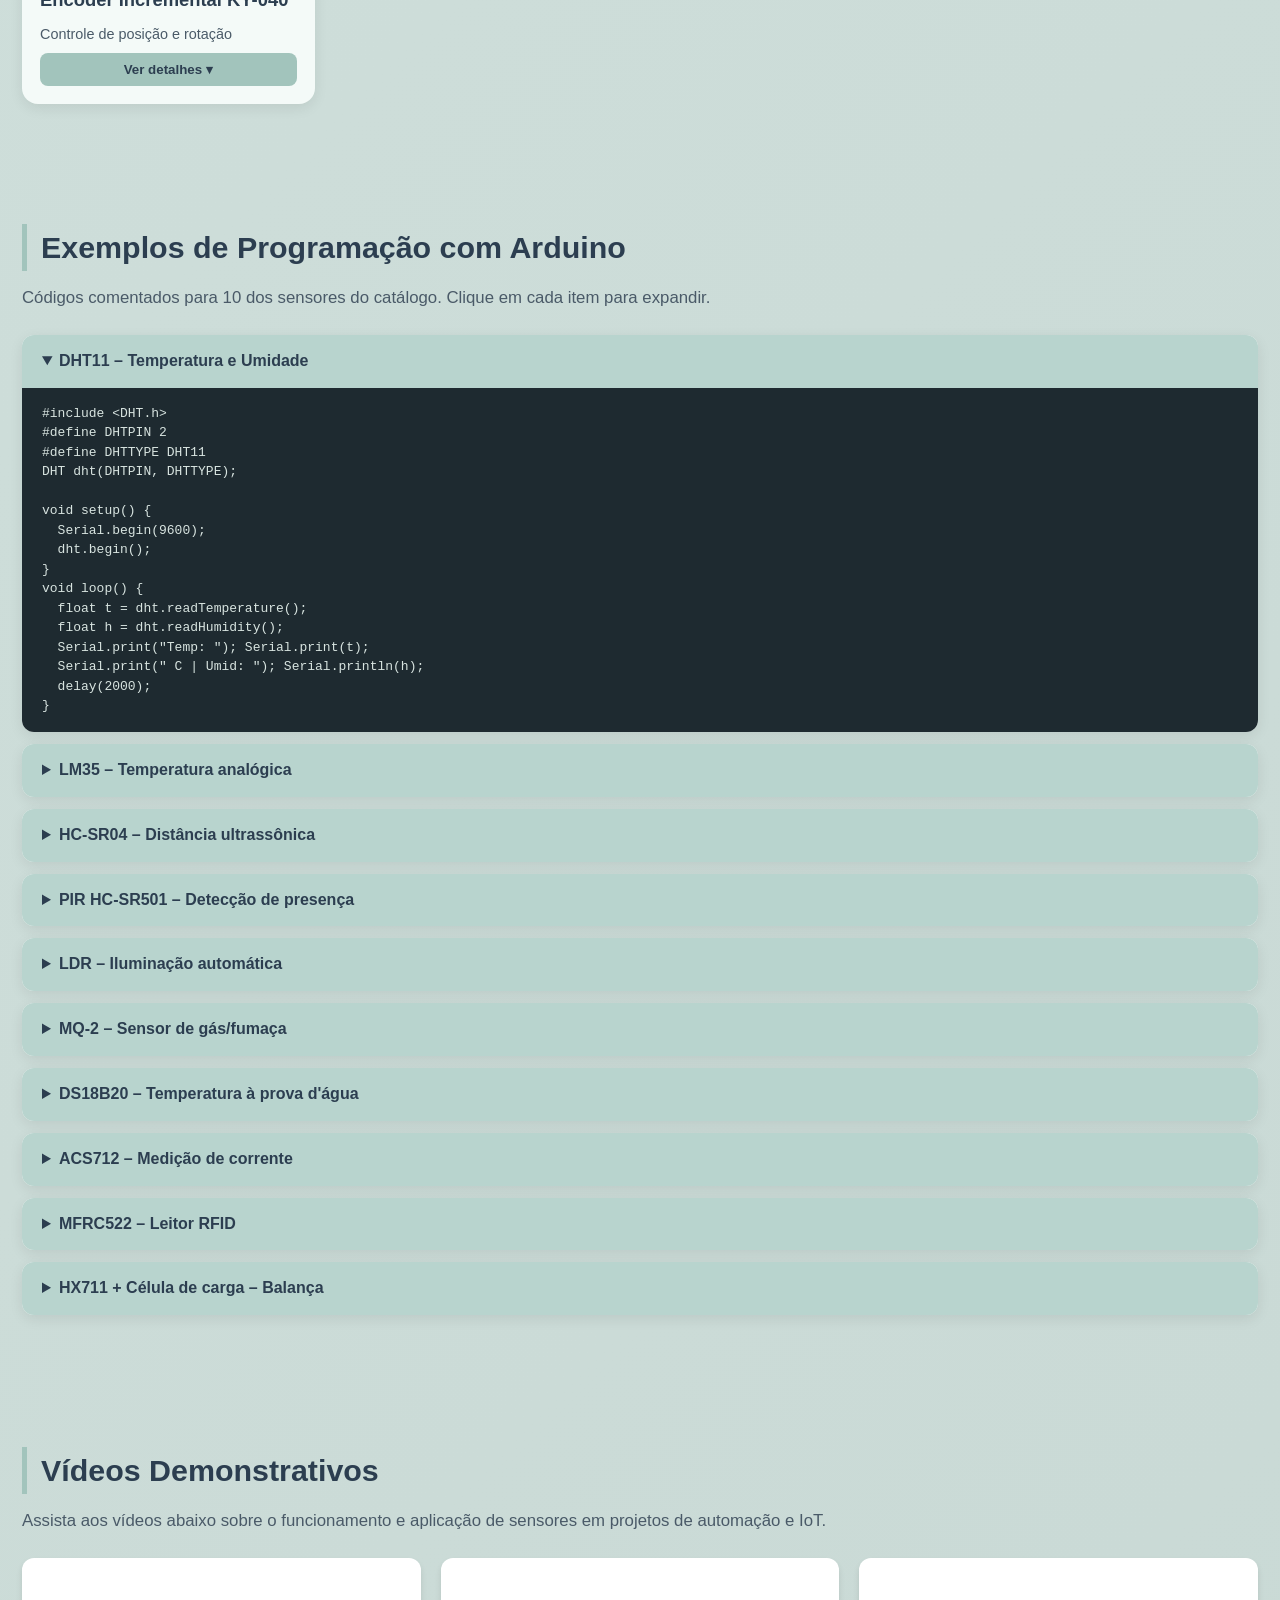
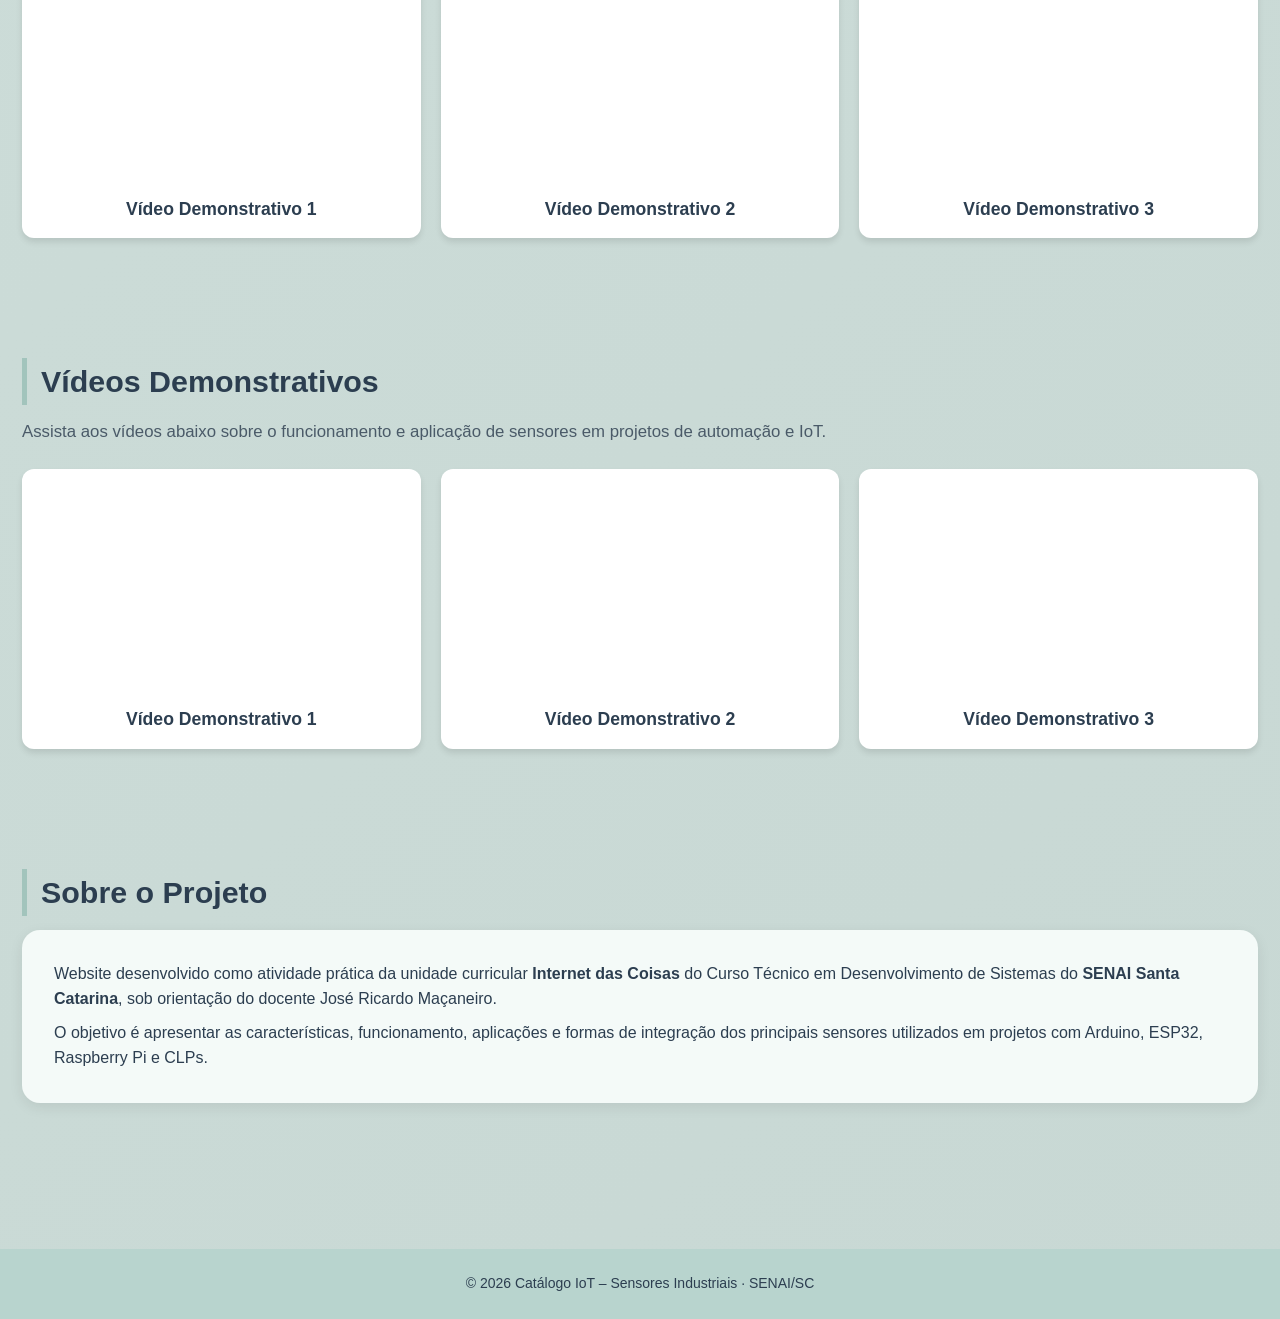
==== commit 7a88b11f: "Arduino video" ====
--- a/index.html
+++ b/index.html
@@ -797,6 +797,34 @@
   </div>
 </section>
 
+<section class="page" id="videos">
+  <h2 class="section-title">Vídeos Demonstrativos</h2>
+  <p class="lead">Assista aos vídeos abaixo sobre o funcionamento e aplicação de sensores em projetos de automação e IoT.</p>
+  
+  <div class="video-grid">
+    <div class="video-card">
+      <div class="video-container">
+        <iframe src="https://www.youtube.com/embed/xsrm7AO8uVc" title="Vídeo Demonstrativo 1" frameborder="0" allow="accelerometer; autoplay; clipboard-write; encrypted-media; gyroscope; picture-in-picture; web-share" allowfullscreen></iframe>
+      </div>
+      <h3>Vídeo Demonstrativo 1</h3>
+    </div>
+
+    <div class="video-card">
+      <div class="video-container">
+        <iframe src="https://www.youtube.com/embed/q3nLmZelKnI" title="Vídeo Demonstrativo 2" frameborder="0" allow="accelerometer; autoplay; clipboard-write; encrypted-media; gyroscope; picture-in-picture; web-share" allowfullscreen></iframe>
+      </div>
+      <h3>Vídeo Demonstrativo 2</h3>
+    </div>
+
+    <div class="video-card">
+      <div class="video-container">
+        <iframe src="https://www.youtube.com/embed/yov9PGa2Hv4" title="Vídeo Demonstrativo 3" frameborder="0" allow="accelerometer; autoplay; clipboard-write; encrypted-media; gyroscope; picture-in-picture; web-share" allowfullscreen></iframe>
+      </div>
+      <h3>Vídeo Demonstrativo 3</h3>
+    </div>
+  </div>
+</section>
+
 <!-- ================= SOBRE ================= -->
 <section class="page" id="sobre">
   <h2 class="section-title">Sobre o Projeto</h2>
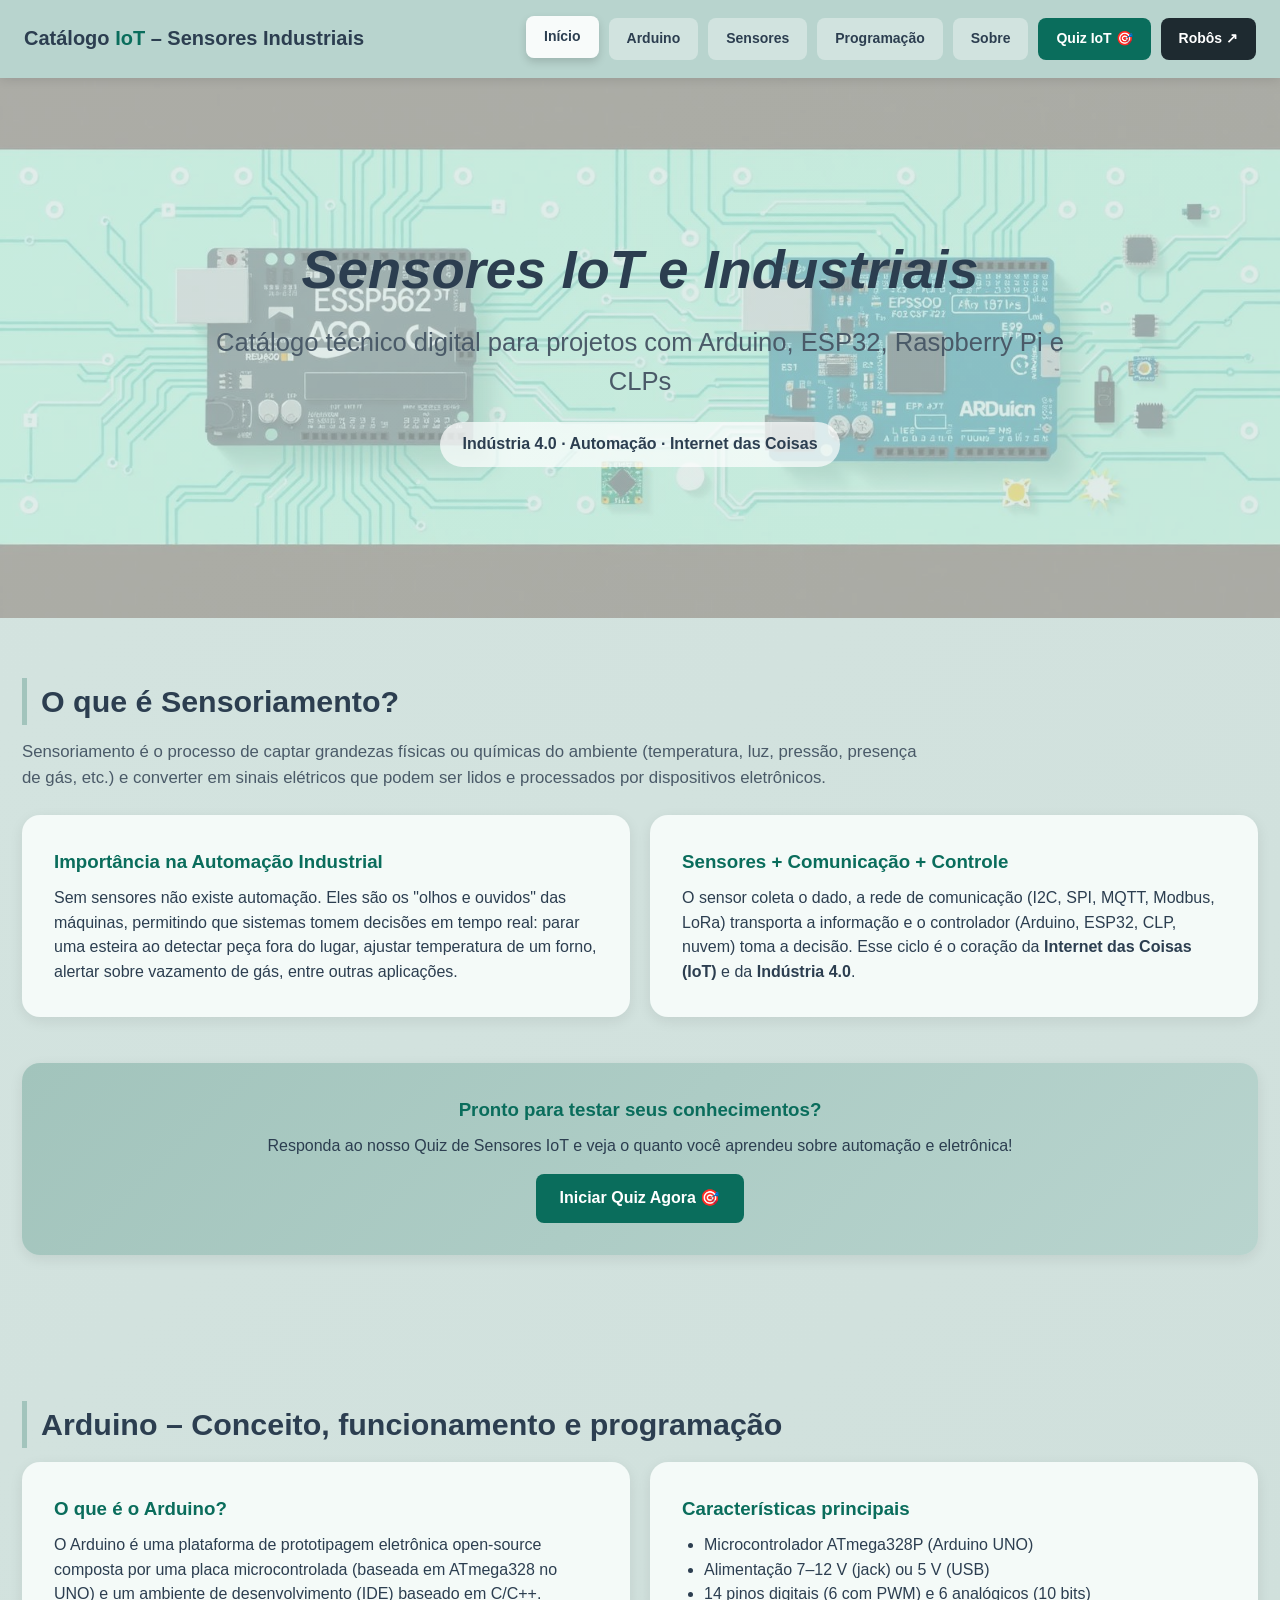
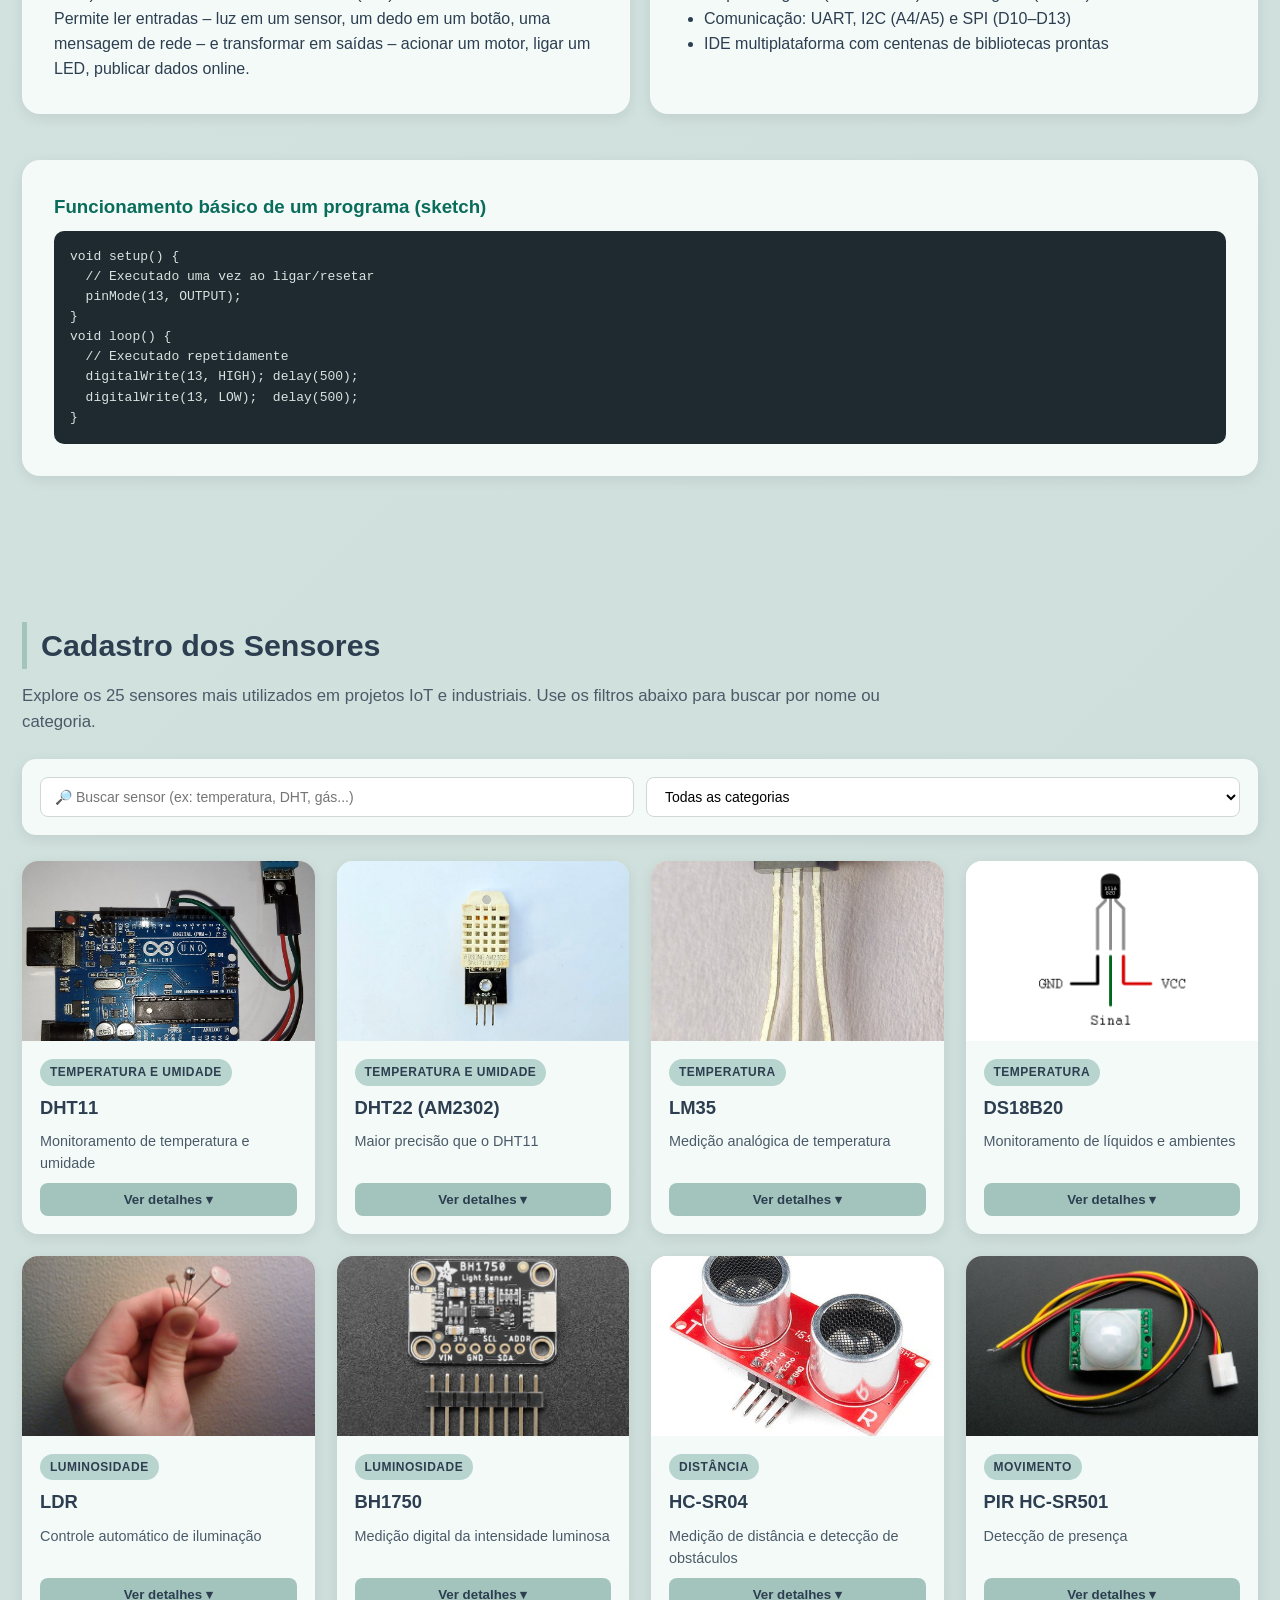
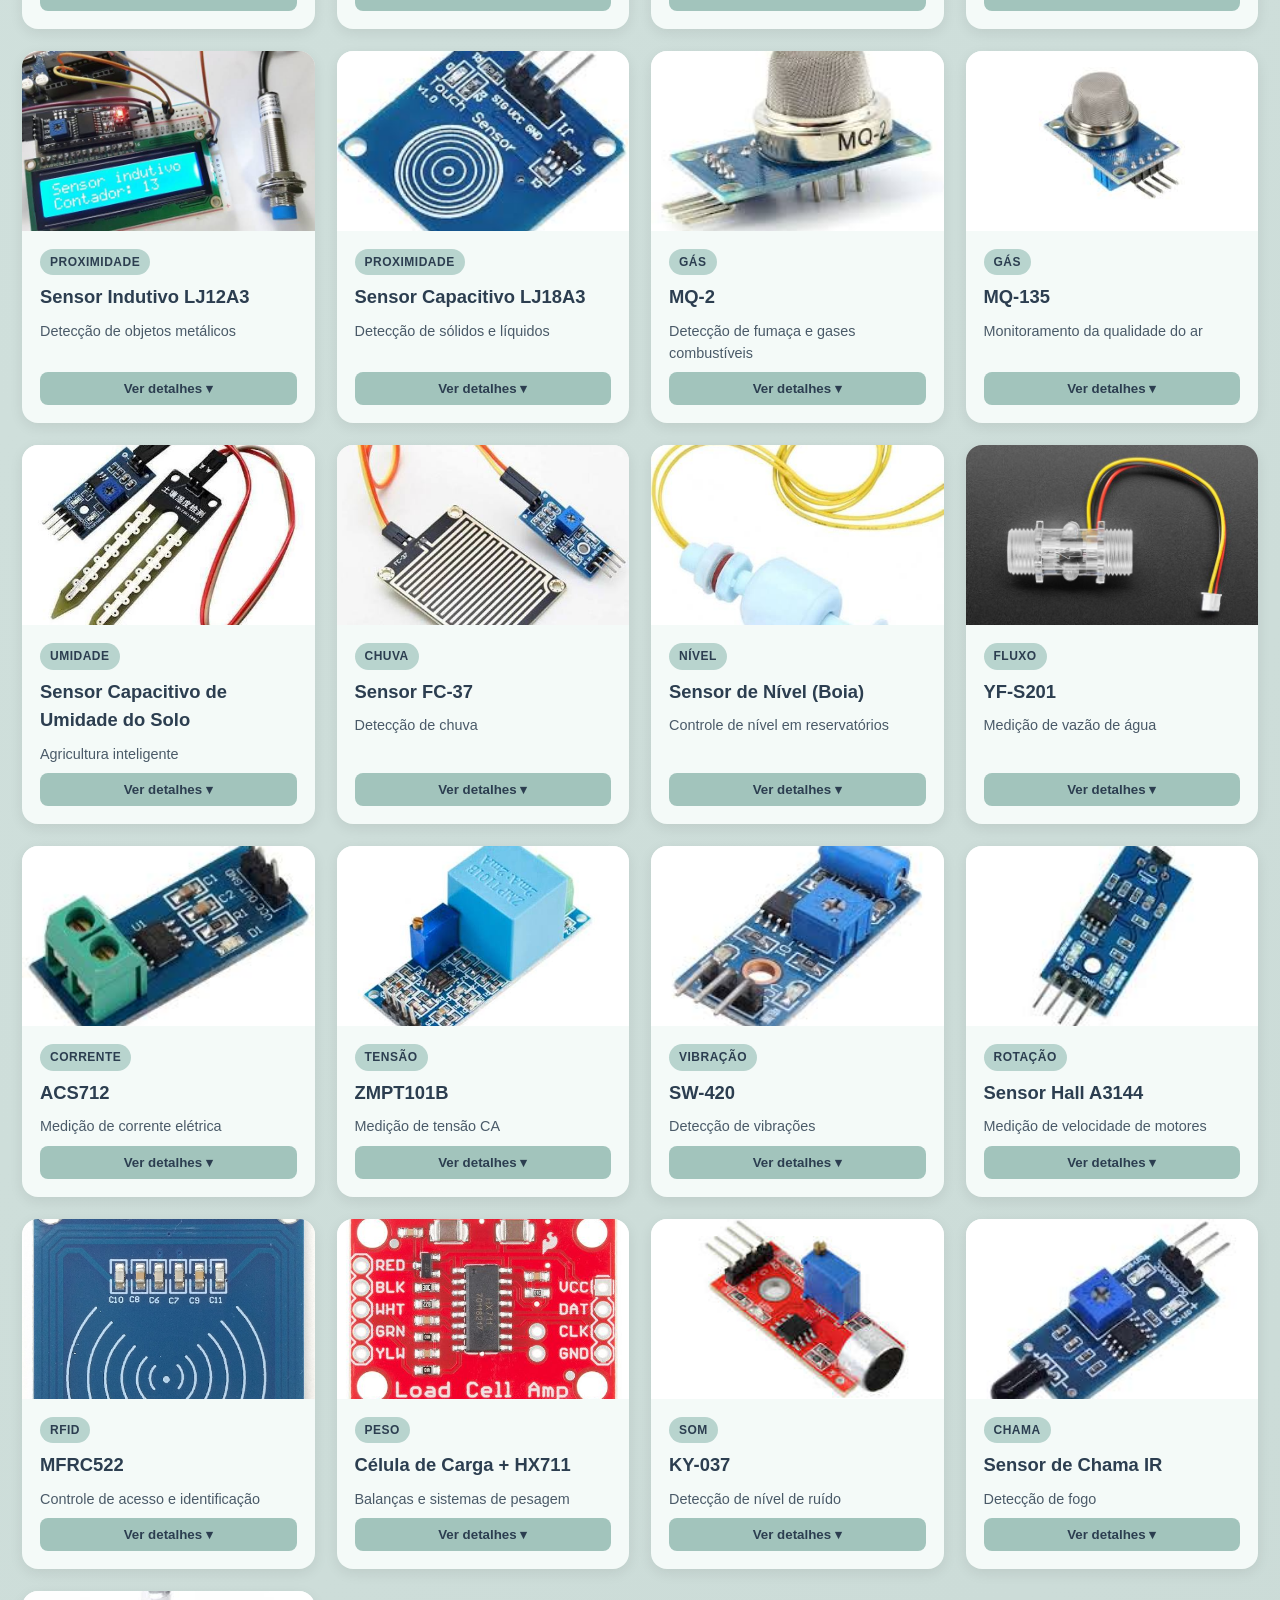
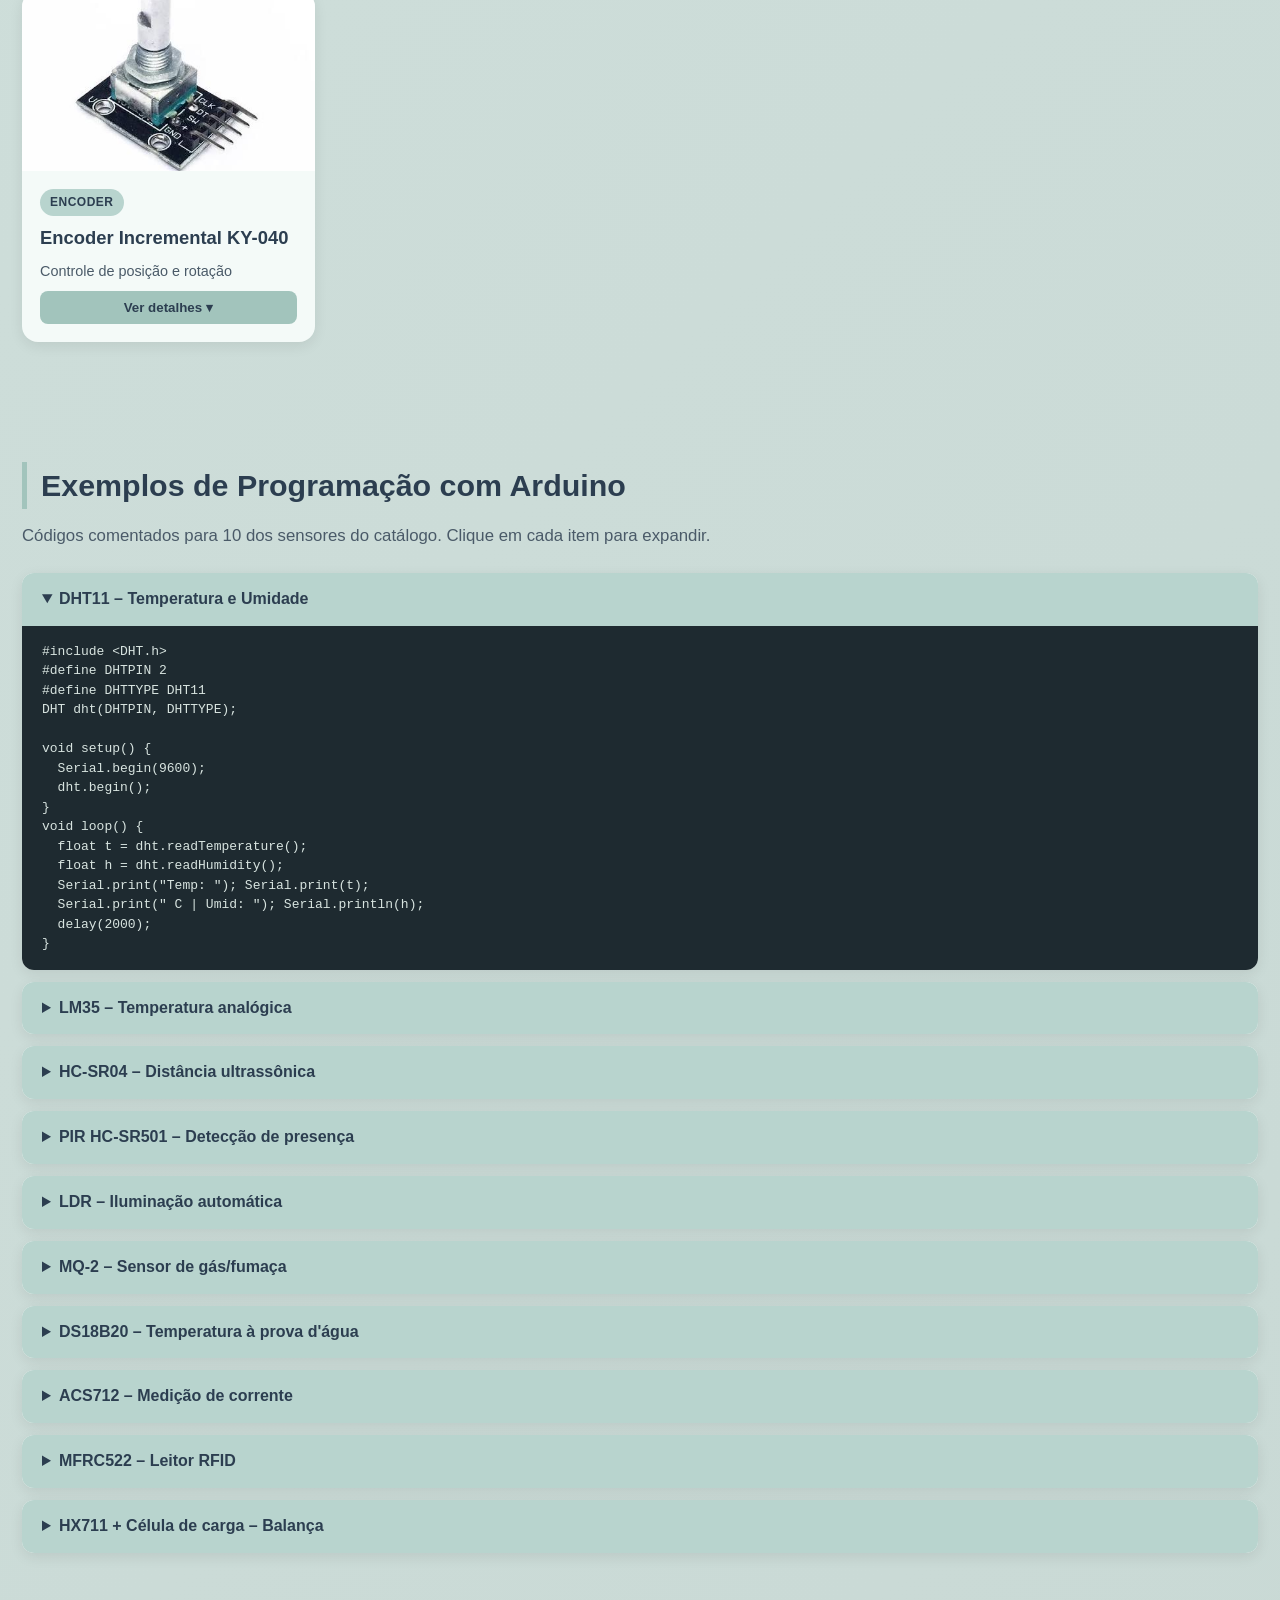
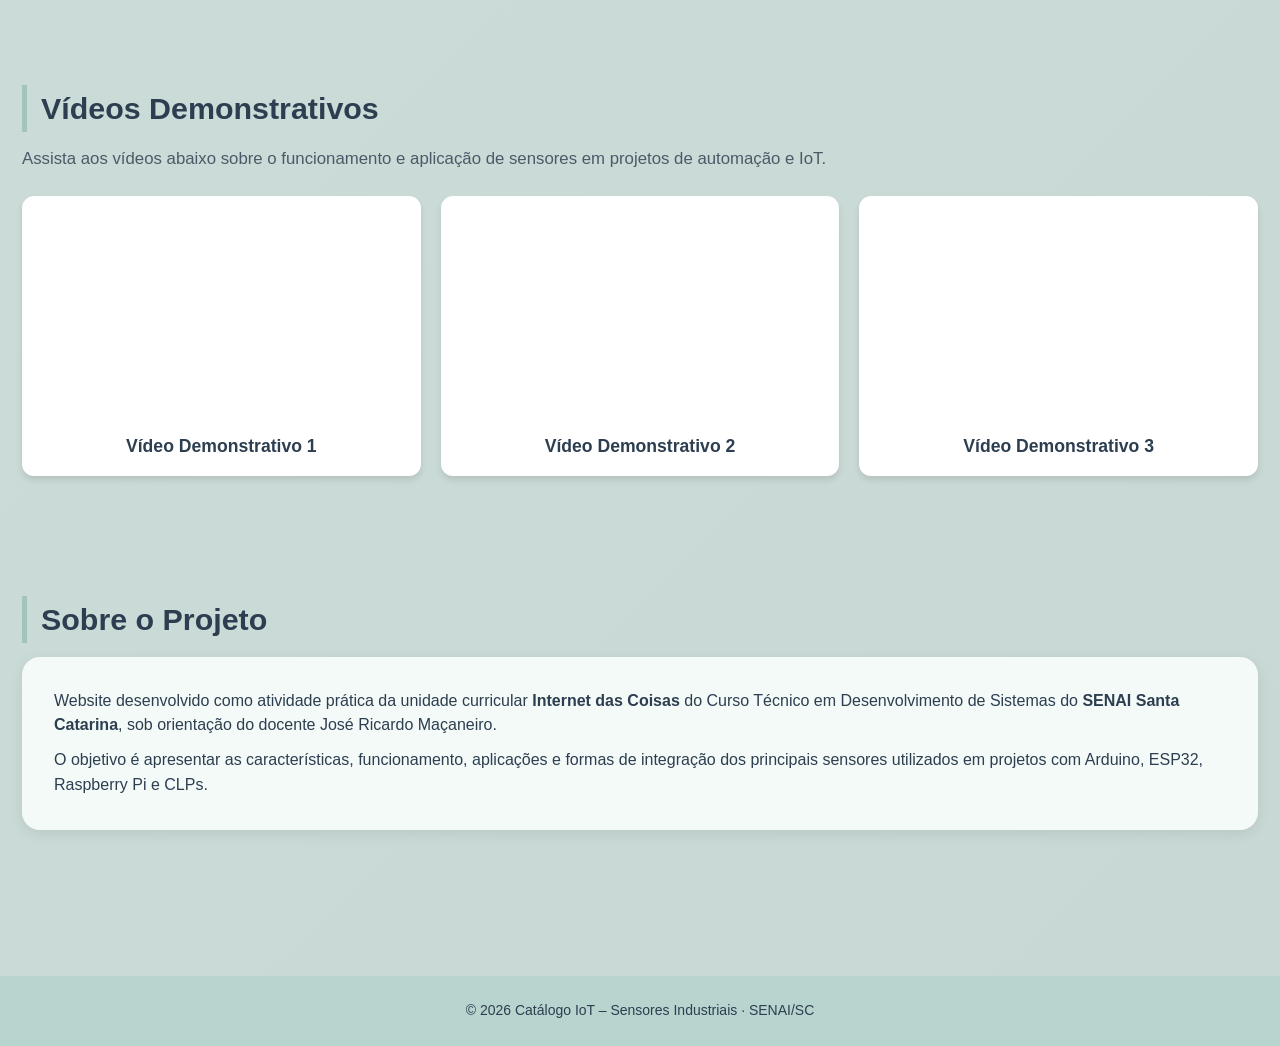
==== commit d43049dc: "Quiz" ====
--- a/index.html
+++ b/index.html
@@ -4,7 +4,7 @@
 <meta charset="UTF-8">
 <meta name="viewport" content="width=device-width, initial-scale=1">
 <title>Catálogo IoT – Sensores Industriais | SENAI</title>
-<script src="./script.js"defer></script>
+<script src="./script.js" defer></script>
 <meta name="description" content="Catálogo técnico digital de sensores IoT e industriais para uso com Arduino, ESP32, Raspberry Pi e CLPs.">
 <link rel="stylesheet" href="./styles.css">
 
@@ -21,7 +21,10 @@
       <a class="nav-link" href="#sensores">Sensores</a>
       <a class="nav-link" href="#programacao">Programação</a>
       <a class="nav-link" href="#sobre">Sobre</a>
-      <a class="nav-link" href="https://site-macaneiro.vercel.app/" target="_blank" style="background: #0a6d5c; color: white;">
+      <a class="nav-link" href="quiz.html" style="background: #0a6d5c; color: white;">
+        Quiz IoT 🎯
+      </a>
+      <a class="nav-link" href="https://site-macaneiro.vercel.app/" target="_blank" style="background: #1e2a30; color: white;">
         Robôs ↗
       </a>
     </div>
@@ -51,6 +54,13 @@
       <h3>Sensores + Comunicação + Controle</h3>
       <p>O sensor coleta o dado, a rede de comunicação (I2C, SPI, MQTT, Modbus, LoRa) transporta a informação e o controlador (Arduino, ESP32, CLP, nuvem) toma a decisão. Esse ciclo é o coração da <b>Internet das Coisas (IoT)</b> e da <b>Indústria 4.0</b>.</p>
     </div>
+  </div>
+
+  <!-- Chamada para o Quiz -->
+  <div class="arduino-card" style="margin-top:20px; background: linear-gradient(135deg, #a2c4bc 0%, #b8d4ce 100%); text-align: center;">
+    <h3>Pronto para testar seus conhecimentos?</h3>
+    <p style="margin-bottom: 15px;">Responda ao nosso Quiz de Sensores IoT e veja o quanto você aprendeu sobre automação e eletrônica!</p>
+    <a href="quiz.html" class="btn-detail" style="display: inline-block; padding: 12px 24px; text-decoration: none; font-size: 1rem; background: #0a6d5c; color: white;">Iniciar Quiz Agora 🎯</a>
   </div>
 </section>
 
@@ -101,7 +111,6 @@
   </div>
 
   <div class="grid" id="grid">
-    
     <article class="sensor-card" data-cat="Temperatura e Umidade" data-search="dht11 temperatura e umidade monitoramento de temperatura e umidade">
       <div class="card-img"><img src="images/dht11.jpg" alt="Sensor DHT11" loading="lazy"></div>
       <div class="card-body">
@@ -797,34 +806,6 @@
   </div>
 </section>
 
-<section class="page" id="videos">
-  <h2 class="section-title">Vídeos Demonstrativos</h2>
-  <p class="lead">Assista aos vídeos abaixo sobre o funcionamento e aplicação de sensores em projetos de automação e IoT.</p>
-  
-  <div class="video-grid">
-    <div class="video-card">
-      <div class="video-container">
-        <iframe src="https://www.youtube.com/embed/xsrm7AO8uVc" title="Vídeo Demonstrativo 1" frameborder="0" allow="accelerometer; autoplay; clipboard-write; encrypted-media; gyroscope; picture-in-picture; web-share" allowfullscreen></iframe>
-      </div>
-      <h3>Vídeo Demonstrativo 1</h3>
-    </div>
-
-    <div class="video-card">
-      <div class="video-container">
-        <iframe src="https://www.youtube.com/embed/q3nLmZelKnI" title="Vídeo Demonstrativo 2" frameborder="0" allow="accelerometer; autoplay; clipboard-write; encrypted-media; gyroscope; picture-in-picture; web-share" allowfullscreen></iframe>
-      </div>
-      <h3>Vídeo Demonstrativo 2</h3>
-    </div>
-
-    <div class="video-card">
-      <div class="video-container">
-        <iframe src="https://www.youtube.com/embed/yov9PGa2Hv4" title="Vídeo Demonstrativo 3" frameborder="0" allow="accelerometer; autoplay; clipboard-write; encrypted-media; gyroscope; picture-in-picture; web-share" allowfullscreen></iframe>
-      </div>
-      <h3>Vídeo Demonstrativo 3</h3>
-    </div>
-  </div>
-</section>
-
 <!-- ================= SOBRE ================= -->
 <section class="page" id="sobre">
   <h2 class="section-title">Sobre o Projeto</h2>
@@ -839,4 +820,4 @@
 </footer>
 
 </body>
-</html>
+</html>
